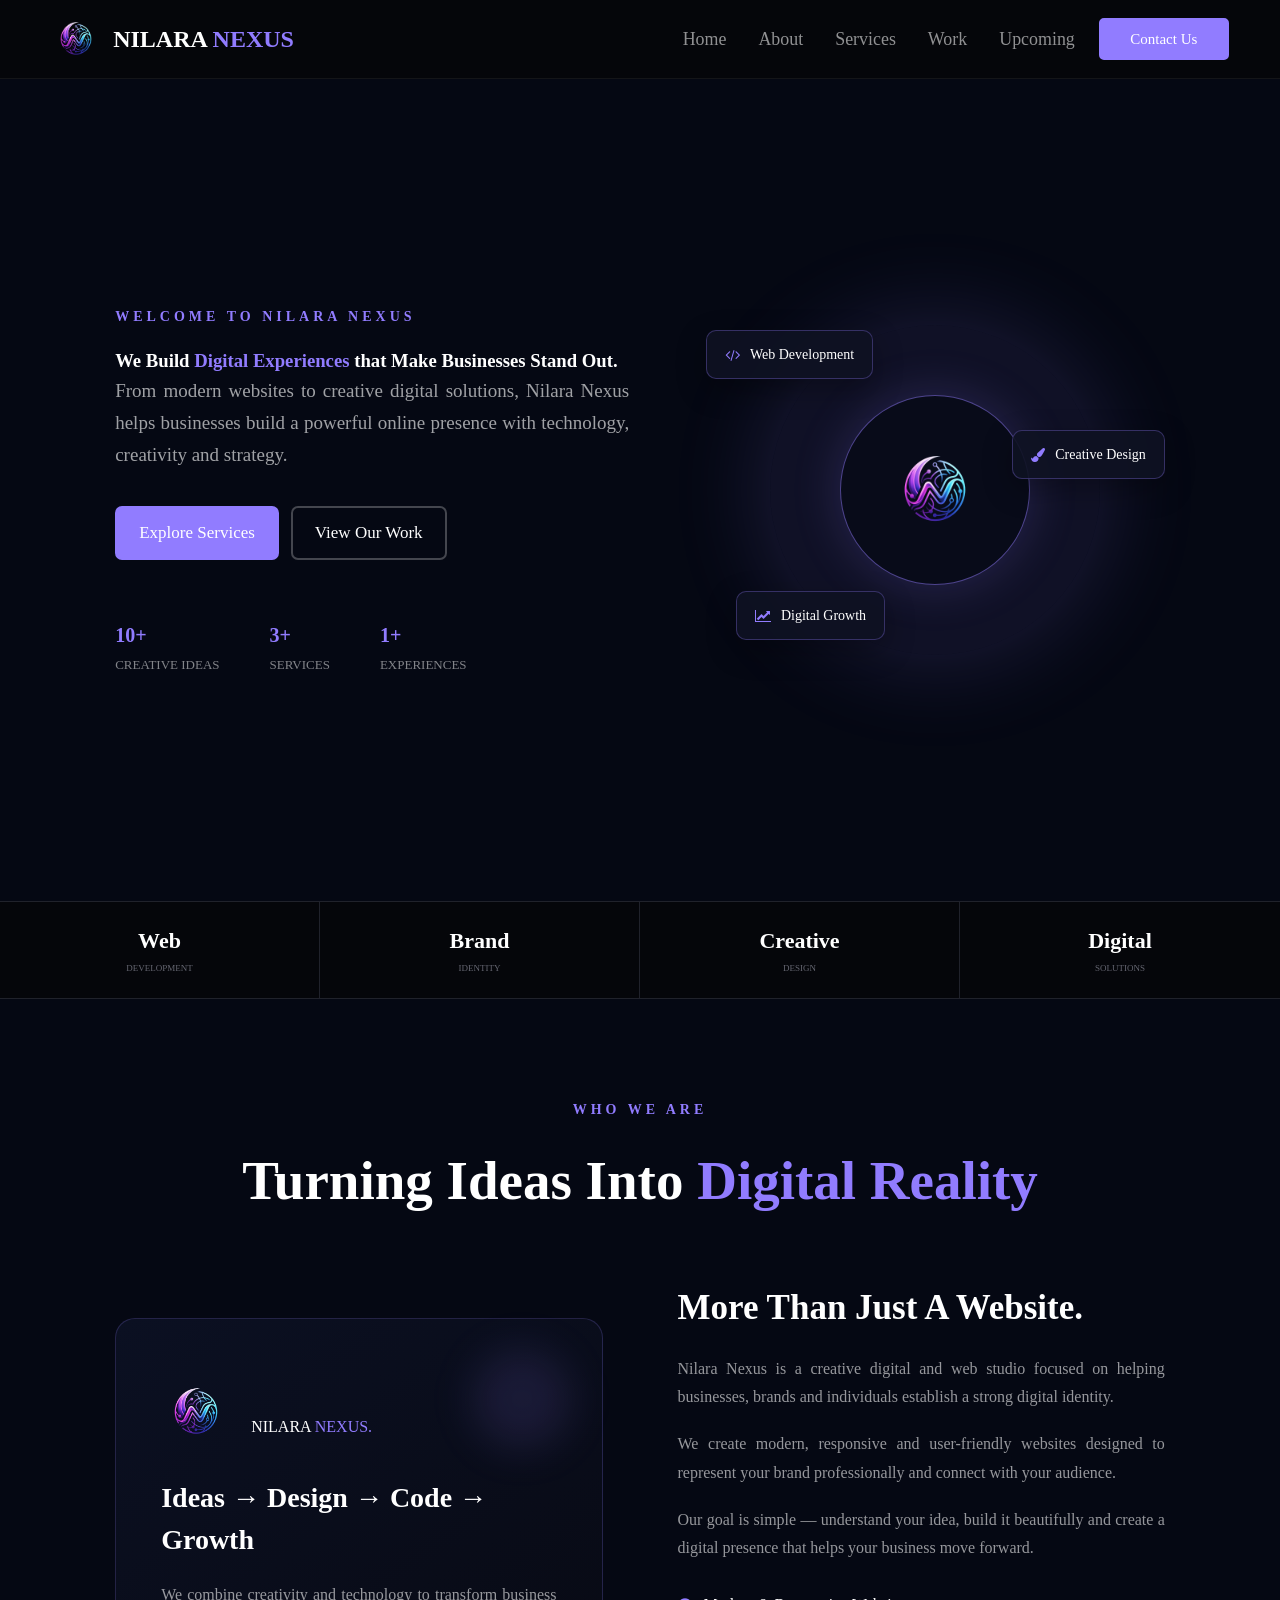
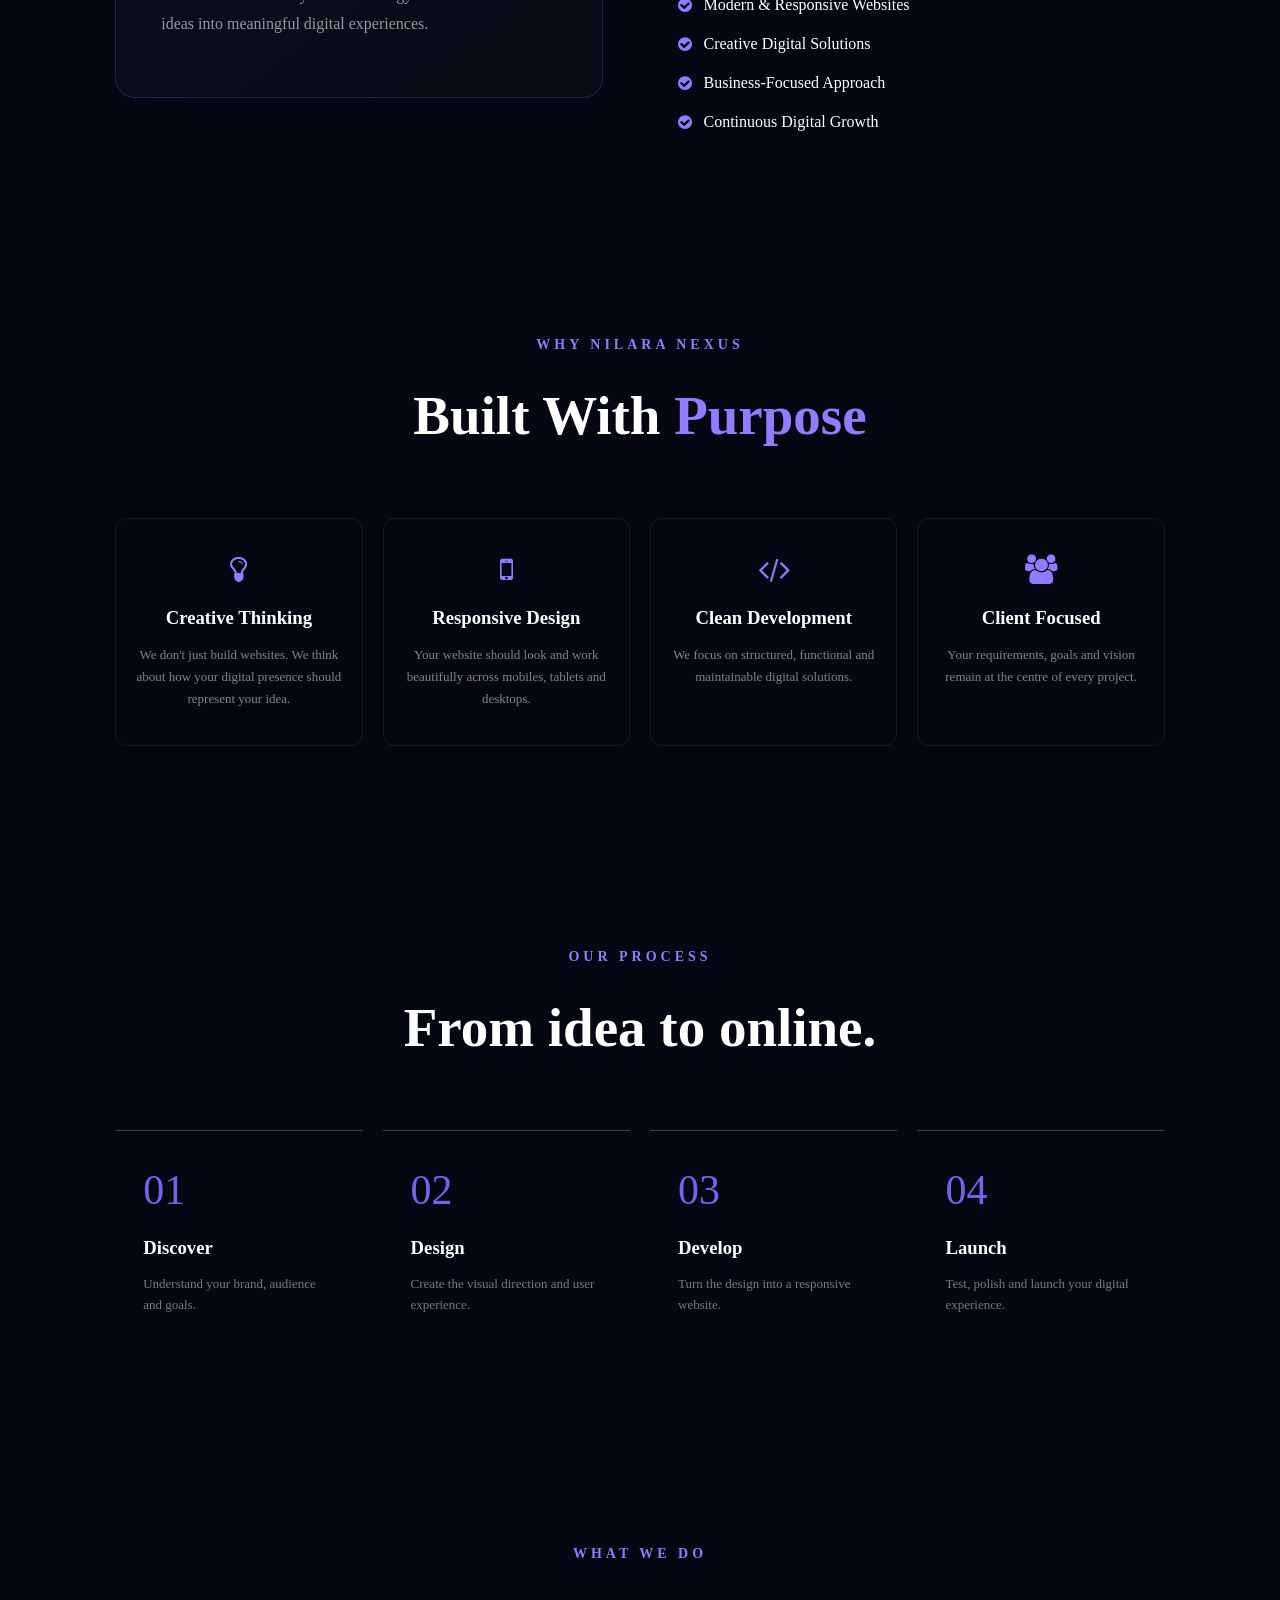
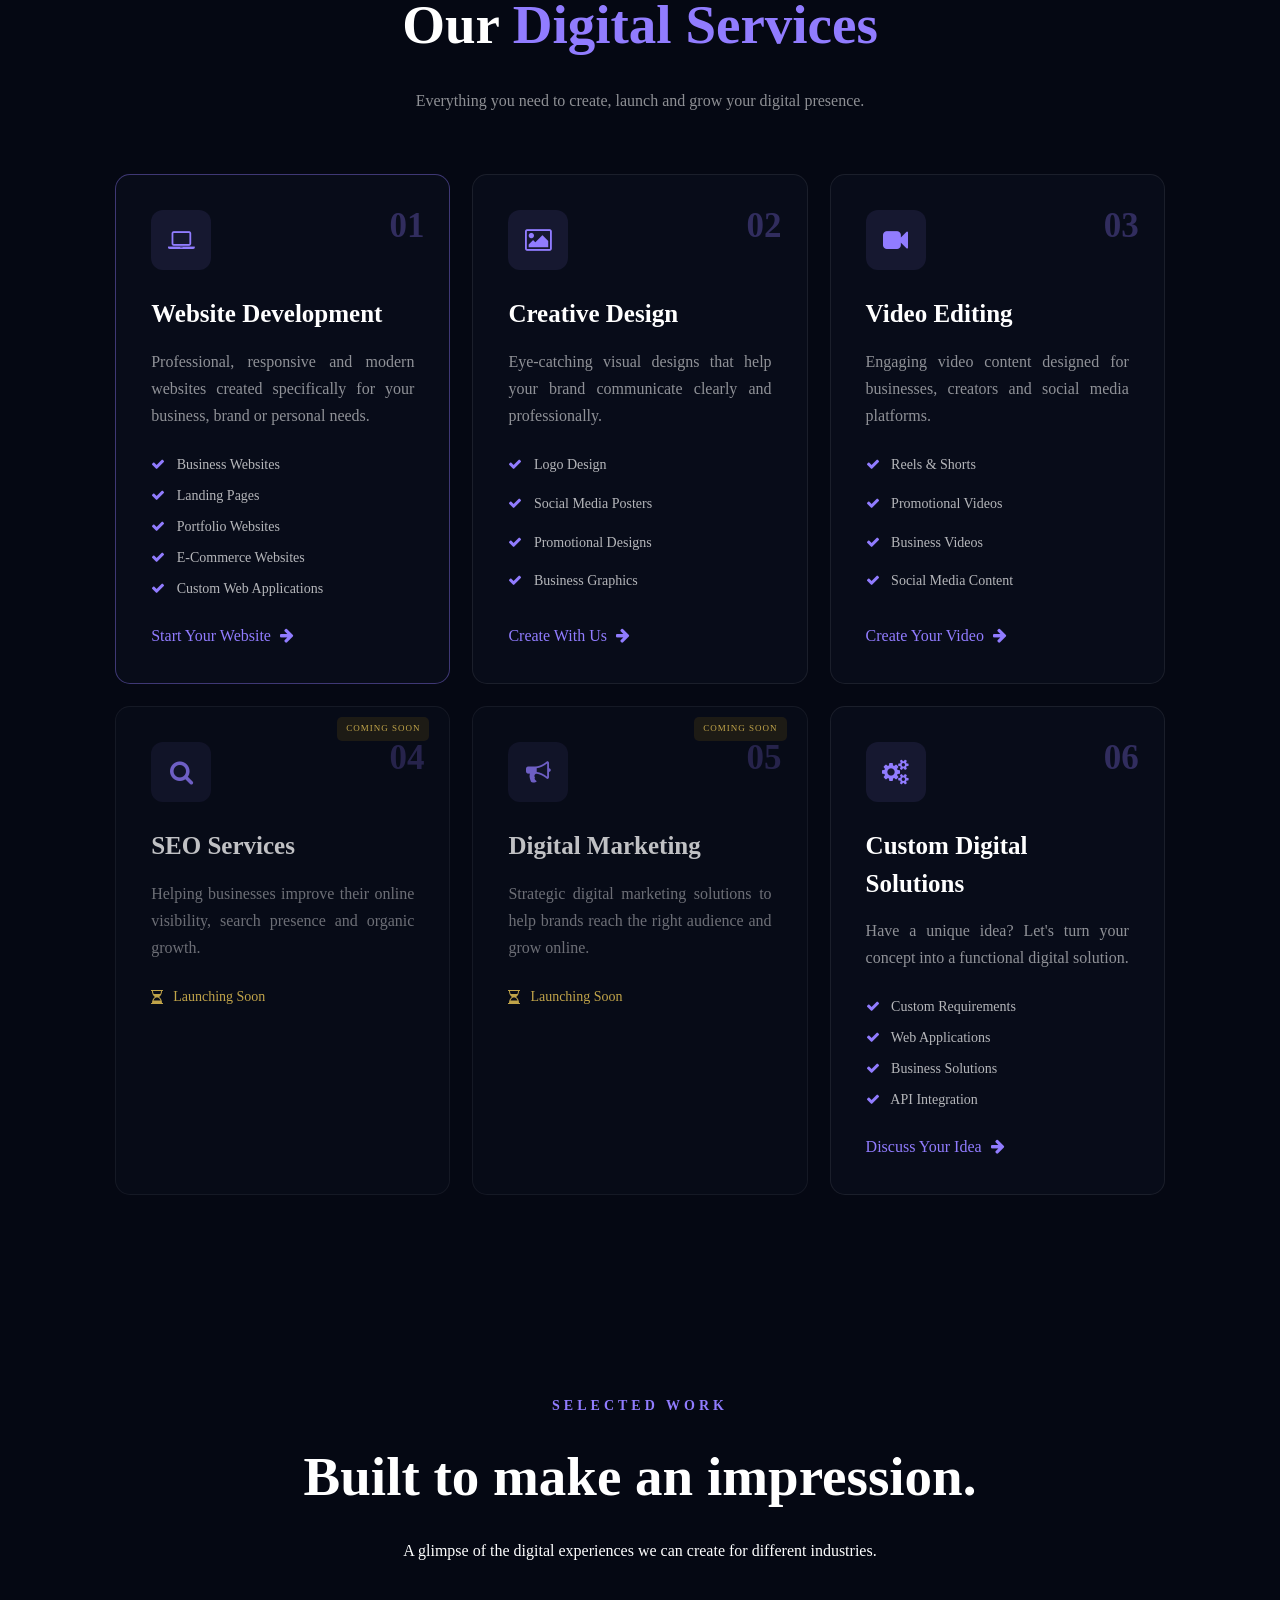
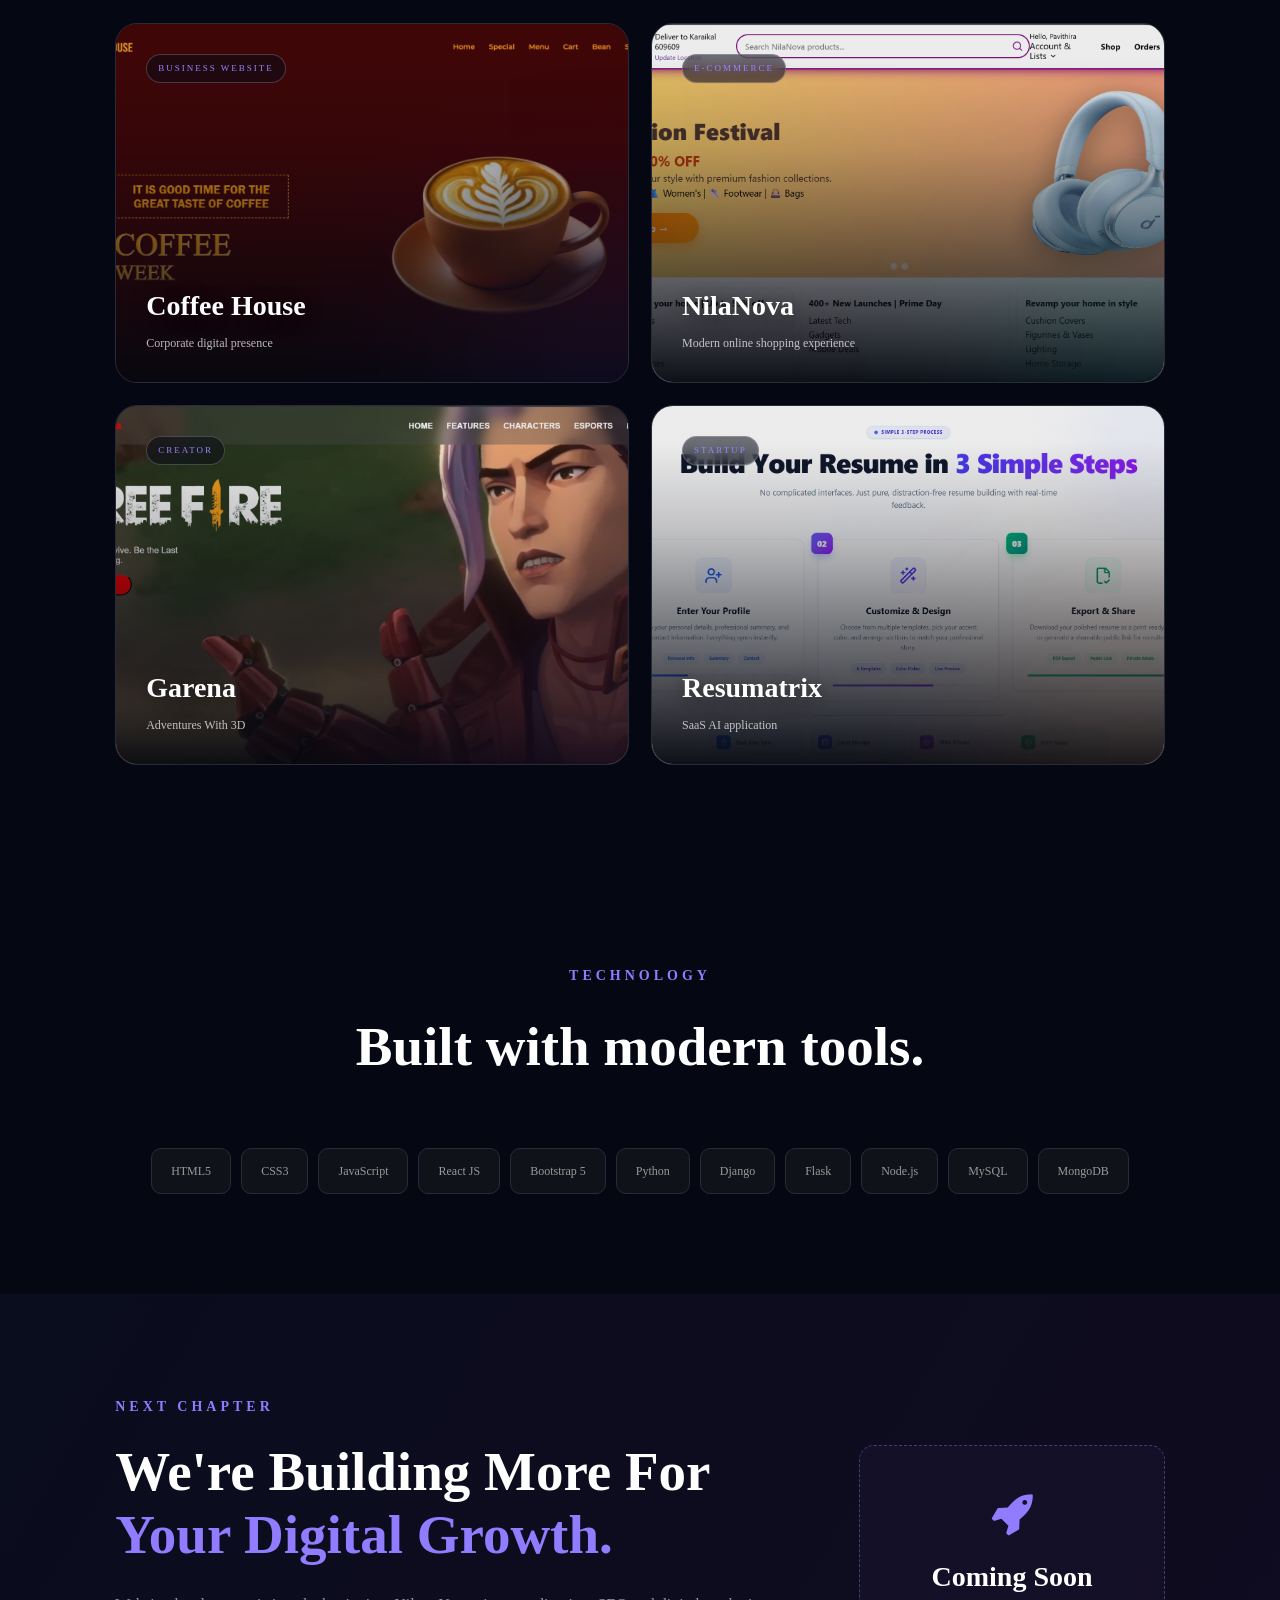
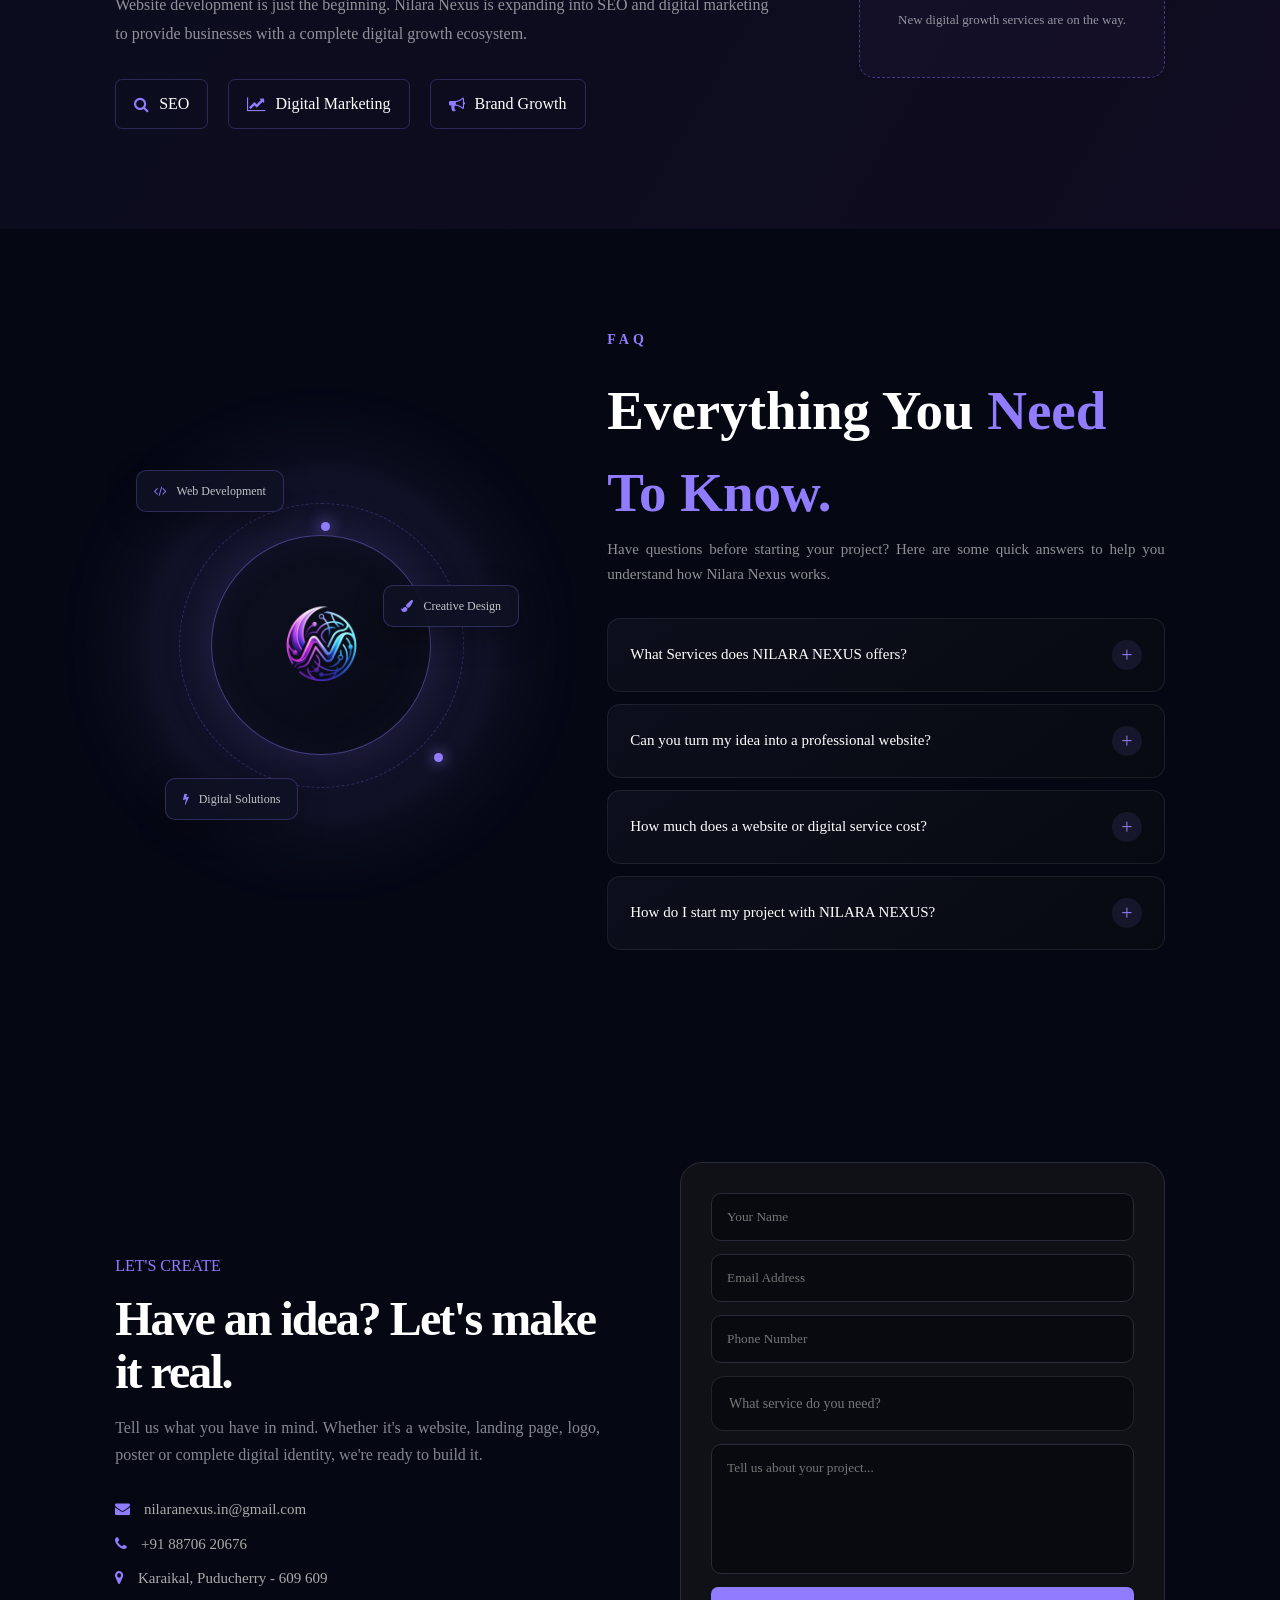
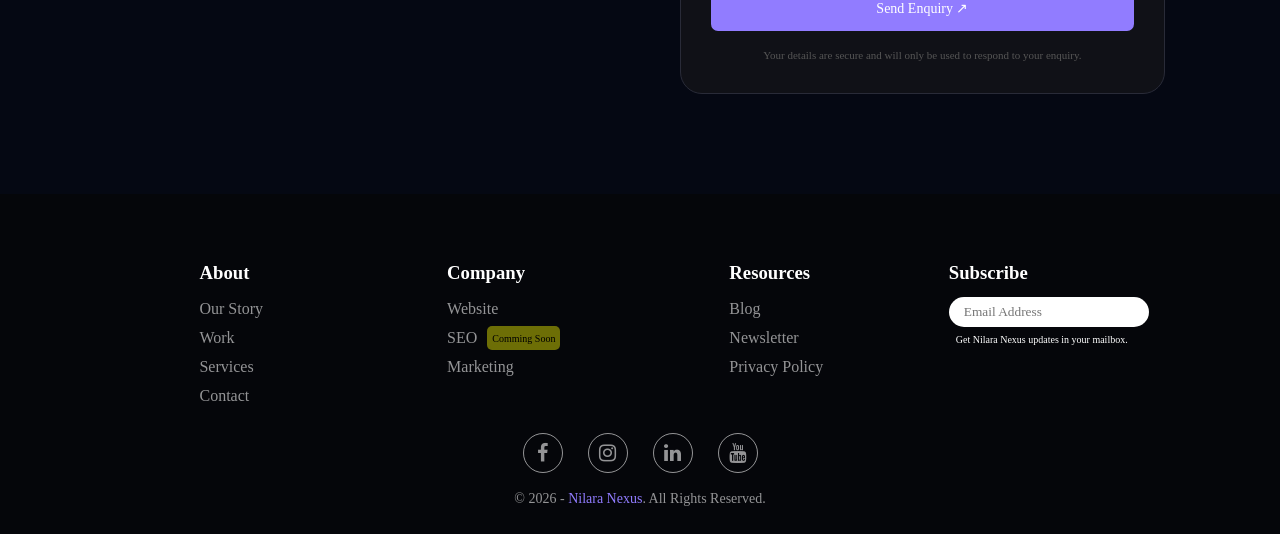
==== index.html @ 33925aeb "Update index.html" ====
<!doctype html>
<html lang="en">
  <head>
    <meta charset="UTF-8" />
    <meta name="viewport" content="width=device-width, initial-scale=1.0" />
    <title>Nilara Nexus - Creative Digital and Web Studio</title>
    <link rel="icon" type="image/png" href="image/logo.png" />

    <link rel="stylesheet" href="https://cdnjs.cloudflare.com/ajax/libs/font-awesome/4.7.0/css/font-awesome.min.css" />
    <link rel="stylesheet" href="https://cloudflare.com" />

    <link rel="stylesheet" href="style.css">


  </head>
  <body>
    <header>
      <nav>
        <div class="logo">
          <img
            src="image/logo.png"
            alt="Nilara Nexus"
            style="width: 50px; cursor: pointer"
            onclick="window.location.href = '#'"
          />
          <h2 onclick="window.location.href = '#'" style="cursor: pointer">
            NILARA <span style="color: #917cff">NEXUS</span>
          </h2>
        </div>
      </nav>

      <div class="menu">
        <li><a href="">Home</a></li>
        <li><a href="#about">About</a></li>
        <li><a href="#service">Services</a></li>
        <li><a href="#work">Work</a></li>
        <li><a href="#upcoming">Upcoming</a></li>
      </div>

      <div class="btn-contact">
        <button
          style="
            background-color: transparent;
            color: white;
            padding: 5px;
            border-radius: 5px;
            border: 2px solid #917cff;
            width: 150px;
            font-size: 20px;
            cursor: pointer;
            background-color: #917cff;
          "
         onclick="window.location.href='#contact'">
          Contact Us
        </button>
      </div>
    </header>

  <main>

   
      <section class="hero-section">
        <div class="hero-1">
          <p class="hero-small">WELCOME TO NILARA NEXUS</p>
          <h3>
            We Build
            <span style="color: #917cff">Digital Experiences</span> that Make
            Businesses Stand Out.
          </h3>
          <p class="hero-description" style="text-align: justify;">
            From modern websites to creative digital solutions, Nilara Nexus
            helps businesses build a powerful online presence with technology,
            creativity and strategy.
          </p>

      <div class="hero-buttons">
        <a href="#service" class="primary-btn">Explore Services</a>
        <a href="#work" class="secondary-btn">View Our Work</a>
      </div>

          <div class="hero-stats">
            <div class="creative">
              <h3 style="color: #917cff;">10+</h3>
              <p>CREATIVE IDEAS</p>
            </div>
            <div class="growing">
              <h3 style="color: #917cff;">3+</h3>
              <p>SERVICES</p>
            </div>
            <div class="growing">
              <h3 style="color: #917cff;">1+</h3>
              <p>EXPERIENCES</p>
            </div>
          </div>

        </div>

          <div class="hero-visual">
            <div class="glow-circle"></div>

            <div class="floating-card card-one">
              <i class="fa fa-code"></i>
              <span>Web Development</span>
            </div>

            <div class="floating-card card-two">
              <i class="fa fa-paint-brush"></i>
              <span>Creative Design</span>
            </div>

            <div class="floating-card card-three">
              <i class="fa fa-line-chart"></i>
              <span>Digital Growth</span>
            </div>

            <div class="nexus-circle">
              <img src="image/logo.png" alt="Nilara Nexus"/>
            </div>
          </div>

        </div>
      </section>


      <div class="trust reveal">

    <div class="trust-item">
        <strong>Web</strong>
        <span>DEVELOPMENT</span>
    </div>

    <div class="trust-item">
        <strong>Brand</strong>
        <span>IDENTITY</span>
    </div>

    <div class="trust-item">
        <strong>Creative</strong>
        <span>DESIGN</span>
    </div>

    <div class="trust-item">
        <strong>Digital</strong>
        <span>SOLUTIONS</span>
    </div>

</div>


<!-- ================= ABOUT SECTION ================= -->
  <section class="about-section" id="about" >

    <div class="section-heading">
      <p>WHO WE ARE</p>
      <h2>Turning Ideas Into <span>Digital Reality</span></h2>
    </div>

    <div class="about-content">

      <div class="about-image">

        <div class="about-card">

          <div class="" style="display: flex;flex-direction: row;gap: 20px;align-items: center;">
          <span class="about-icon">
            <img src="image/logo.png" alt=""> 
          </span>

          <span>NILARA <span style="color: #917cff;">NEXUS.</span></span>
          </div>



          <h3>Ideas → Design → Code → Growth</h3>

          <p style="text-align: justify;">
            We combine creativity and technology to transform
            business ideas into meaningful digital experiences.
          </p>

        </div>

      </div>

      <div class="about-text">

        <h3>More Than Just A Website.</h3>

        <p style="text-align: justify;">
          Nilara Nexus is a creative digital and web studio focused on
          helping businesses, brands and individuals establish a strong
          digital identity.
        </p>

        <p style="text-align: justify;">
          We create modern, responsive and user-friendly websites
          designed to represent your brand professionally and connect
          with your audience.
        </p>

        <p style="text-align: justify;">
          Our goal is simple — understand your idea, build it beautifully
          and create a digital presence that helps your business move forward.
        </p>

        <div class="about-points">

          <div>
            <i class="fa fa-check-circle"></i>
            <span>Modern & Responsive Websites</span>
          </div>

          <div>
            <i class="fa fa-check-circle"></i>
            <span>Creative Digital Solutions</span>
          </div>

          <div>
            <i class="fa fa-check-circle"></i>
            <span>Business-Focused Approach</span>
          </div>

          <div>
            <i class="fa fa-check-circle"></i>
            <span>Continuous Digital Growth</span>
          </div>

        </div>

      </div>

    </div>

  </section>


<!-- ================= WHY US ================= -->
  <section class="why-section" >

    <div class="section-heading">

      <p>WHY NILARA NEXUS</p>

      <h2>Built With <span>Purpose</span></h2>

    </div>


    <div class="why-grid">

      <div class="why-card">

        <i class="fa fa-lightbulb-o"></i>

        <h3>Creative Thinking</h3>

        <p>
          We don't just build websites. We think about how
          your digital presence should represent your idea.
        </p>

      </div>


      <div class="why-card">

        <i class="fa fa-mobile"></i>

        <h3>Responsive Design</h3>

        <p>
          Your website should look and work beautifully
          across mobiles, tablets and desktops.
        </p>

      </div>


      <div class="why-card">

        <i class="fa fa-code"></i>

        <h3>Clean Development</h3>

        <p>
          We focus on structured, functional and maintainable
          digital solutions.
        </p>

      </div>


      <div class="why-card">

        <i class="fa fa-users"></i>

        <h3>Client Focused</h3>

        <p>
          Your requirements, goals and vision remain at the
          centre of every project.
        </p>

      </div>

    </div>

  </section>



<!-- =========================
     PROCESS
========================= -->

<section>

    <div class="section-heading reveal">

        <p class="eyebrow">
            OUR PROCESS
        </p>

        <h2>
            From idea to online.
        </h2>

    </div>


    <div class="process">

        <div class="step reveal">

            <div class="step-number">
                01
            </div>

            <h3>
                Discover
            </h3>

            <p>
                Understand your brand,
                audience and goals.
            </p>

        </div>


        <div class="step reveal">

            <div class="step-number">
                02
            </div>

            <h3>
                Design
            </h3>

            <p>
                Create the visual direction
                and user experience.
            </p>

        </div>


        <div class="step reveal">

            <div class="step-number">
                03
            </div>

            <h3>
                Develop
            </h3>

            <p>
                Turn the design into a
                responsive website.
            </p>

        </div>


        <div class="step reveal">

            <div class="step-number">
                04
            </div>

            <h3>
                Launch
            </h3>

            <p>
                Test, polish and launch
                your digital experience.
            </p>

        </div>

    </div>

</section>



    <!-- ================= SERVICES SECTION ================= -->
  <section class="services-section" id="service">

    <div class="section-heading">

      <p>WHAT WE DO</p>

      <h2>Our <span>Digital Services</span></h2>

      <p class="section-description">
        Everything you need to create, launch and grow your digital presence.
      </p>

    </div>


    <div class="service-grid">

      <!-- WEBSITE -->
      <div class="service-card featured-service">

        <div class="service-number">01</div>

        <div class="service-icon">
          <i class="fa fa-laptop"></i>
        </div>

        <h3>Website Development</h3>

        <p style="text-align: justify;">
          Professional, responsive and modern websites created
          specifically for your business, brand or personal needs.
        </p>

        <ul>
          <li><i class="fa fa-check"></i> Business Websites</li>
          <li><i class="fa fa-check"></i> Landing Pages</li>
          <li><i class="fa fa-check"></i> Portfolio Websites</li>
          <li><i class="fa fa-check"></i> E-Commerce Websites</li>
          <li><i class="fa fa-check"></i> Custom Web Applications</li>
        </ul>

        <a href="#contact">Start Your Website <i class="fa fa-arrow-right"></i></a>

      </div>


      <!-- CREATIVE DESIGN -->
      <div class="service-card">

        <div class="service-number">02</div>

        <div class="service-icon">
          <i class="fa fa-picture-o"></i>
        </div>

        <h3>Creative Design</h3>

        <p style="text-align: justify;">
          Eye-catching visual designs that help your brand
          communicate clearly and professionally.
        </p>

        <ul>
          <li><i class="fa fa-check"></i> Logo Design</li>
          <li><i class="fa fa-check"></i> Social Media Posters</li>
          <li><i class="fa fa-check"></i> Promotional Designs</li>
          <li><i class="fa fa-check"></i> Business Graphics</li>
        </ul>

        <a href="#contact">Create With Us <i class="fa fa-arrow-right"></i></a>

      </div>


      <!-- VIDEO -->
      <div class="service-card">

        <div class="service-number">03</div>

        <div class="service-icon">
          <i class="fa fa-video-camera"></i>
        </div>

        <h3>Video Editing</h3>

        <p style="text-align: justify;">
          Engaging video content designed for businesses,
          creators and social media platforms.
        </p>

        <ul>
          <li><i class="fa fa-check"></i> Reels & Shorts</li>
          <li><i class="fa fa-check"></i> Promotional Videos</li>
          <li><i class="fa fa-check"></i> Business Videos</li>
          <li><i class="fa fa-check"></i> Social Media Content</li>
        </ul>

        <a href="#contact">Create Your Video <i class="fa fa-arrow-right"></i></a>

      </div>


      <!-- SEO -->
      <div class="service-card coming-service">

        <div class="coming-badge">COMING SOON</div>

        <div class="service-number">04</div>

        <div class="service-icon">
          <i class="fa fa-search"></i>
        </div>

        <h3>SEO Services</h3>

        <p style="text-align: justify;">
          Helping businesses improve their online visibility,
          search presence and organic growth.
        </p>

        <div class="coming-text">
          <i class="fa fa-hourglass-half"></i>
          <span>Launching Soon</span>
        </div>

      </div>


      <!-- MARKETING -->
      <div class="service-card coming-service">

        <div class="coming-badge">COMING SOON</div>

        <div class="service-number">05</div>

        <div class="service-icon">
          <i class="fa fa-bullhorn"></i>
        </div>

        <h3>Digital Marketing</h3>

        <p style="text-align: justify;">
          Strategic digital marketing solutions to help brands
          reach the right audience and grow online.
        </p>

        <div class="coming-text">
          <i class="fa fa-hourglass-half"></i>
          <span>Launching Soon</span>
        </div>

      </div>


      <!-- CUSTOM -->
      <div class="service-card">

        <div class="service-number">06</div>

        <div class="service-icon">
          <i class="fa fa-cogs"></i>
        </div>

        <h3>Custom Digital Solutions</h3>

        <p style="text-align: justify;">
          Have a unique idea? Let's turn your concept into
          a functional digital solution.
        </p>

        <ul>
          <li><i class="fa fa-check"></i> Custom Requirements</li>
          <li><i class="fa fa-check"></i> Web Applications</li>
          <li><i class="fa fa-check"></i> Business Solutions</li>
          <li><i class="fa fa-check"></i> API Integration</li>
        </ul>

        <a href="#contact">Discuss Your Idea <i class="fa fa-arrow-right"></i></a>

      </div>

    </div>

  </section>


  <!-- =========================
     PORTFOLIO
========================= -->

<section id="work">

    <div class="section-heading reveal">

        <p class="eyebrow">
            SELECTED WORK
        </p>

        <h2>
            Built to make an impression.
        </h2>

        <p>
            A glimpse of the digital experiences
            we can create for different industries.
        </p>

    </div>


    <div class="portfolio">


        <div class="project reveal">
            <img class="project-image" src="image/coffee_house.png" alt="Coffee House">
            <div class="project-overlay"></div>

            <span class="project-label">
                BUSINESS WEBSITE
            </span>

            <h3>
                Coffee House
            </h3>

            <p>
                Corporate digital presence
            </p>

        </div>


        <div class="project reveal">
            <img class="project-image" src="image/nilanova.png" alt="NilaNova">
            <div class="project-overlay"></div>


            <span class="project-label">
                E-COMMERCE
            </span>

            <h3>
                NilaNova
            </h3>

            <p>
                Modern online shopping experience
            </p>

        </div>


        <div class="project reveal">
            <img class="project-image" src="image/garena.png" alt="Garena">
            <div class="project-overlay"></div>


            <span class="project-label">
                CREATOR
            </span>

            <h3>
                Garena
            </h3>

            <p>
                Adventures With 3D
            </p>

        </div>


        <div class="project reveal">
            <img class="project-image" src="image/resumatrix.png" alt="Resumatrix">
            <div class="project-overlay"></div>


            <span class="project-label">
                STARTUP
            </span>

            <h3>
                Resumatrix
            </h3>

            <p>
                SaaS AI application
            </p>

        </div>

    </div>

</section>



<!-- =========================
     TECHNOLOGIES
========================= -->

<section>

    <div class="section-heading reveal">

        <p class="eyebrow">
            TECHNOLOGY
        </p>

        <h2>
            Built with modern tools.
        </h2>

    </div>


    <div class="tech reveal">

        <span>HTML5</span>
        <span>CSS3</span>
        <span>JavaScript</span>
        <span>React JS</span>
        <span>Bootstrap 5</span>
        <span>Python</span>
        <span>Django</span>
        <span>Flask</span>
        <span>Node.js</span>
        <span>MySQL</span>
        <span>MongoDB</span>

    </div>

</section>



<!-- =========================
     PRICING
========================= -->

<!--<section id="pricing">

    <div class="section-heading reveal">

        <span class="eyebrow">
            PACKAGES
        </span>

        <h2>
            Choose your starting point.
        </h2>

        <p>
            Need something different?
            We can create a custom package for you.
        </p>

    </div>


    <div class="pricing">


        <div class="price-card reveal">

            <h3>
                Starter
            </h3>

            <p class="price-description">
                Perfect for individuals and small businesses.
            </p>

            <div class="price">
                ₹2,999
            </div>

            <ul class="features">

                <li>One Page Website</li>
                <li>Responsive Design</li>
                <li>Contact Section</li>
                <li>Basic Animations</li>

            </ul>

            <a href="#contact" class="btn secondary">
                Get Started
            </a>

        </div>


        <div class="price-card featured reveal">

            <div class="popular">
                MOST POPULAR
            </div>

            <h3>
                Business
            </h3>

            <p class="price-description">
                For growing businesses and brands.
            </p>

            <div class="price">
                ₹5,999
            </div>

            <ul class="features">

                <li>Premium Website</li>
                <li>Multiple Sections</li>
                <li>Animations</li>
                <li>WhatsApp Integration</li>

            </ul>

            <a href="#contact" class="btn primary">
                Choose Business
            </a>

        </div>


        <div class="price-card reveal">

            <h3>
                Custom
            </h3>

            <p class="price-description">
                For unique and advanced requirements.
            </p>

            <div class="price">
                Let's Talk
            </div>

            <ul class="features">

                <li>Custom UI/UX</li>
                <li>Advanced Features</li>
                <li>Branding</li>
                <li>Priority Support</li>

            </ul>

            <a href="#contact" class="btn secondary">
                Get Quote
            </a>

        </div>

    </div>

</section>-->


  <!-- ================= COMING SOON ================= -->
  <section class="growth-section" id="upcoming">

    <div class="growth-content">

      <div>

        <p class="hero-small">NEXT CHAPTER</p>

        <h2>
          We're Building More For
          <span>Your Digital Growth.</span>
        </h2>

        <p>
          Website development is just the beginning.
          Nilara Nexus is expanding into SEO and digital marketing
          to provide businesses with a complete digital growth ecosystem.
        </p>

        <div class="growth-services">

          <div>
            <i class="fa fa-search"></i>
            <span>SEO</span>
          </div>

          <div>
            <i class="fa fa-line-chart"></i>
            <span>Digital Marketing</span>
          </div>

          <div>
            <i class="fa fa-bullhorn"></i>
            <span>Brand Growth</span>
          </div>

        </div>

      </div>

      <div class="coming-soon-box">

        <i class="fa fa-rocket"></i>

        <h3>Coming Soon</h3>

        <p>
          New digital growth services are on the way.
        </p>

      </div>

    </div>

  </section>

    <!-- =========================
     FAQ
========================= -->

<section class="faq-section">

    <div class="faq-layout">

        <!-- LEFT : LOGO VISUAL -->

        <div class="faq-visual">

            <div class="faq-glow"></div>
            <div class="faq-orbit"></div>

            <div class="faq-logo-box">
                <img src="image/logo.png" alt="Nilara Nexus">
            </div>

            <div class="faq-tag faq-tag-one">
                <i class="fa fa-code"></i>
                Web Development
            </div>

            <div class="faq-tag faq-tag-two">
                <i class="fa fa-paint-brush"></i>
                Creative Design
            </div>

            <div class="faq-tag faq-tag-three">
                <i class="fa fa-bolt"></i>
                Digital Solutions
            </div>

        </div>


        <!-- RIGHT : FAQ -->

        <div class="faq-content">

            <div class="section-heading" style="text-align:left;margin-left:0;margin-right:0;margin-bottom: 0;">

                <p>FAQ</p>

                <h2 style="margin-bottom: 2px;">
                    Everything You
                    <span>Need To Know.</span>
                </h2>

            </div>

            <p class="faq-intro" style="text-align: justify;">
                Have questions before starting your project?
                Here are some quick answers to help you understand
                how Nilara Nexus works.
            </p>


            <div class="faq">

                <div class="faq-item">

                    <button class="faq-question">

                        <span style="all:unset;">
                            What Services does NILARA NEXUS offers?
                        </span>

                        <span>+</span>

                    </button>

                    <div class="faq-answer" style="text-align: justify;">

                        We Create websites, landing pages, logos, posters, social media creatives, videos and custom digital solutions.

                    </div>

                </div>


                <div class="faq-item">

                    <button class="faq-question">

                        <span style="all:unset;">
                            Can you turn my idea into a professional website?
                        </span>

                        <span>+</span>

                    </button>

                    <div class="faq-answer" style="text-align: justify;">

                        Absolutely. Share your idea and we'll transform it into a modern responsive website built around your brand and also digital services.

                    </div>

                </div>


                <div class="faq-item">

                    <button class="faq-question">

                        <span style="all:unset;">
                            How much does a website or digital service cost?
                        </span>

                        <span>+</span>

                    </button>

                    <div class="faq-answer" style="text-align: justify;">

                        Our pricing is startup friendly and tailered to your requirements, features and level of customization.

                    </div>

                </div>


                <div class="faq-item">

                    <button class="faq-question">

                        <span style="all:unset;">
                            How do I start my project with NILARA NEXUS?
                        </span>

                        <span>+</span>

                    </button>

                    <div class="faq-answer" style="text-align: justify;">

                        Just contact us with your idea. We'll understand your needs, suggest the right solutions and guide you rom there.

                    </div>

                </div>

            </div>

        </div>

    </div>

</section>




<!-- =========================
     CONTACT
========================= -->

<section id="contact">

    <div class="contact">


        <div class="reveal">

            <p class="eyebrow">
                LET'S CREATE
            </p>

            <h2>
                Have an idea?
                Let's make it real.
            </h2>

            <p class="contact-description" style="text-align: justify;">

                Tell us what you have in mind.
                Whether it's a website, landing page,
                logo, poster or complete digital identity,
                we're ready to build it.

            </p>


            <div class="contact-info">

                <div onclick="window.location.href='mailto: nilaranexus.in@gmail.com'" style="cursor: pointer;font-size: 15px;" class="contact-full">
                    <span onclick="window.location.href='mailto: nilaranexus.in@gmail.com'"><i class="fa fa-envelope"></i></span>
                    nilaranexus.in@gmail.com
                </div>

                <div onclick="window.location.href='tel:+91 8870620676'" style="cursor: pointer;font-size: 15px;" class="contact-full">
                    <span onclick="window.location.href='tel:+91 8870620676'"><i class="fa fa-phone"></i></span>
                    +91 88706 20676
                </div>

                <div onclick="window.location.href='https://maps.app.goo.gl/xdbzMDopUJvwLGhd9'" style="cursor: pointer;font-size: 15px;" class="contact-full">
                    <span onclick="window.location.href='https://maps.app.goo.gl/xdbzMDopUJvwLGhd9'"><i class="fa fa-map-marker" ></i></span>
                    Karaikal, Puducherry - 609 609
                </div>

            </div>

        </div>


        <form id="contactForm" class="reveal" action="https://formsubmit.co/nilaranexus.in@gmail.com"
                method="POST">

                                <!-- FormSubmit Settings -->

                <input
                    type="hidden"
                    name="_subject"
                    value="New Enquiry — Nilara Nexus"
                >

                <input
                    type="hidden"
                    name="_captcha"
                    value="false"
                >

                <input
                    type="hidden"
                    name="_template"
                    value="table"
                >


                <!-- Redirect -->

                <input
                    type="hidden"
                    name="_next"
                    value="https://nilaranexus.in/thank-you.html"
                >


                        <input
                            type="text"
                            name="name"
                            placeholder="Your Name"
                            autocomplete="name"
                            required
                        >

                     <input
                            type="email"
                            name="email"
                            placeholder="Email Address"
                            autocomplete="email"
                            required
                        >

                       <input
                            type="tel"
                            name="phone"
                            placeholder="Phone Number"
                            autocomplete="tel"
                            required
                        >






                    <div class="form-group">

                        <select
                            name="service"
                            required
                        >

                            <option
                                value=""
                                disabled
                                selected
                             style="margin-left: 0px;padding-left: 0px;">
                              What service do you need?
                            </option>

                            <option value="Website">
                                Website
                            </option>

                            <option value="Landing Page">
                                Landing Page
                            </option>

                            <option value="Logo Design">
                                Logo Design
                            </option>

                            <option value="Poster Design">
                                Poster Design
                            </option>

                            <option value="Video Editing">
                                Video Editing
                            </option>

                            <option value="Digital Branding">
                                Digital Branding
                            </option>

                            <option value="Complete Digital Identity">
                                Complete Digital Identity
                            </option>

                            <option value="Other">
                                Other
                            </option>

                        </select>

                    </div>

             

                      <textarea
                        name="message"
                        placeholder="Tell us about your project..."
                        required
                    ></textarea>

            <button
                type="submit"
                class="btn primary">

                Send Enquiry ↗

            </button>

            
                <div class="form-note">
                    Your details are secure and will only be used
                    to respond to your enquiry.
                </div>

        </form>

    </div>

</section>


  </main>


    <footer>

      <div class="footer-details">
        <div class="about">
          <h3>About</h3>
          <li><a href="#about">Our Story</a></li>
          <li><a href="#work">Work</a></li>
          <li><a href="#service">Services</a></li>
          <li><a href="#contact">Contact</a></li>
        </div>

        <div class="company">
          <h3>Company</h3>
          <li><a href="">Website</a></li>
          <li style="display: flex; flex-direction: row; gap: 10px">
            <a href="">SEO</a
            ><button
              style="
                background-color: rgba(255, 255, 0, 0.414);
                padding: 5px;
                font-size: 10px;
                border-radius: 5px;
                border: none;
              "
            >
              Comming Soon
            </button>
          </li>
          <li><a href="">Marketing</a></li>
        </div>

        <div class="resources">
          <h3>Resources</h3>
          <li><a href="">Blog</a></li>
          <li><a href="">Newsletter</a></li>
          <li><a href="">Privacy Policy</a></li>
        </div>

        <div class="subscribe">
          <h3>Subscribe</h3>
          <form class="footer-subscribe"
            onsubmit="
              alert(
                document.getElementById('email').value +
                  ' Subscribe Succesfully..!',
              )
            "
          style="background-color: transparent;border: none;padding: 0px;">
            <input
              type="text"
              id="email"
              name="email"
              placeholder="Email Address"
              style="width: 200px; height: 30px; background-color: white;border: none;border-radius: 2px;color: black;"
            />
            <input type="submit" hidden  style="display: none;"/>
          </form>
          <p style="font-size: 10px; margin-top: 5px;margin-left: 7px;">
            Get Nilara Nexus updates in your mailbox.
          </p>
        </div>
      </div>

      <div
        class="social-media"
        style="
          display: flex;
          justify-content: center;
          gap: 25px;
          font-size: 20px;
        "
      >
        <a href="https://www.facebook.com/profile.php?id=61594386089602"
          ><i class="fa fa-facebook" id="social-icon"></i
        ></a>
        <a href="https://www.instagram.com/nilaranexus.in?stkn=dGR3Mmdnb201NHA="
          ><i class="fa fa-instagram" id="social-icon"></i
        ></a>
        <a href="https://in.linkedin.com/in/nilara-nexus-036b0b436"
          ><i class="fa fa-linkedin" id="social-icon"></i
        ></a>
        <a href="https://youtube.com/@nilaranexus?si=fb2nN-fQLfq2hdYz"
          ><i class="fa fa-youtube" id="social-icon"></i
        ></a>
      </div>

      <p
        style="
          text-align: center;
          margin-top: 15px;
          font-size: 14px;
          color: rgba(255, 255, 255, 0.574);
        "
      >
        &copy; 2026 -
        <span
          style="color: #917cff; cursor: pointer"
          onclick="window.location.href = '#'"
          >Nilara Nexus</span
        >. All Rights Reserved.
      </p>
    </footer>


   <script src="script.js"></script>
  </body>



</html>
---- style.css ----
* {
        margin: 0;
        padding: 0;
        font-family: "Times New Roman", Times, serif;
      }

      body {
        background-color: #01040ffa;
        color: white;
      }

      header {
        display: flex;
        justify-content: space-between;
        align-items: center;
        padding: 20px;
        background-color: #05060a;
        color: white;
        position: sticky;
        top: 0;
      }

      .logo {
        display: flex;
        flex-direction: row;
        gap: 15px;
        align-items: center;
      }

      .menu {
        display: flex;
        flex-direction: row;
        gap: 35px;
        justify-content: center;
      }

      .menu li {
        list-style: none;
      }

      .menu a {
        text-decoration: none;
        color: rgba(255, 255, 255, 0.555);
        font-size: 20px;
      }

      .menu a:hover {
        color: #917cff;
      }

      footer {
        background-color: #05060a;
        color: white;
        /*position: sticky;
      bottom: 0;*/
        padding: 20px;
      }

      .contact-details {
        display: flex;
        flex-direction: row;
        gap: 200px;
        text-align: center;
        justify-content: center;
        padding: 20px;
      }

      #icon-circle {
        width: 10px;
        height: 10px;
        border-radius: 50%;
        display: inline-flex;
        align-items: center;
        justify-content: center;
        flex-shrink: 0;
      }

      .footer-details {
        display: grid;
        grid-template-columns: repeat(4, 1fr);
        list-style: none;
        padding: 20px;
        gap: 10px;
        width: 70%;
        justify-items: center;
        margin: 0 auto;
        line-height: 1.5;
      }

      .footer-details a {
        text-decoration: none;
        color: rgba(255, 255, 255, 0.574);
      }

      .footer-details a:hover {
        color: #917cff;
      }

      .social-media a {
        color: rgba(255, 255, 255, 0.574);
      }

      .social-media a:hover {
        color: #917cff;
      }

      #social-icon {
        width: 40px;
        height: 40px;
        border-radius: 50%;
        display: inline-flex;
        align-items: center;
        justify-content: center;
        flex-shrink: 0;
        border: 1px solid rgba(255, 255, 255, 0.574);
        padding: 6px;
      }

      .hero-section{
  min-height: 90vh;
  display: flex;
  align-items: center;
  justify-content: space-between;
  padding: 80px 9%;
  gap: 60px;
  position: relative;
}

.hero-1{
  width: 55%;
}

.hero-small,
.section-heading > p:first-child{
  color: #917cff;
  font-size: 14px;
  letter-spacing: 4px;
  font-weight: bold;
  margin-bottom: 20px;
}

.hero h1{
  font-size: clamp(42px, 6vw, 75px);
  line-height: 1.05;
  margin-bottom: 25px;
}

.hero-description{
  color: rgba(255,255,255,.62);
  font-size: 19px;
  line-height: 1.7;
  max-width: 700px;
}

.hero-buttons,
.cta-buttons{
  display: flex;
  gap: 15px;
  margin-top: 35px;
  flex-wrap: wrap;
}

.primary-btn,
.secondary-btn{
  text-decoration: none;
  padding: 14px 25px;
  border-radius: 7px;
  font-size: 17px;
  transition: .3s;
  display: inline-block;
}

.primary-btn{
  background: #917cff;
  color: white;
  border: 2px solid #917cff;
}

.primary-btn:hover{
  transform: translateY(-3px);
  box-shadow: 0 10px 30px rgba(145,124,255,.3);
}

.secondary-btn{
  border: 2px solid rgba(255,255,255,.25);
  color: white;
}

.secondary-btn:hover{
  border-color: #917cff;
  color: #917cff;
}

.hero-stats{
  display: flex;
  gap: 50px;
  margin-top: 60px;
}

.hero-stats h3{
  font-size: 20px;
}

.hero-stats p{
  color: rgba(255,255,255,.5);
  font-size: 13px;
  margin-top: 5px;
}
/* HERO VISUAL */

.hero-visual{
  width: 40%;
  min-height: 480px;
  position: relative;
  display: flex;
  justify-content: center;
  align-items: center;
}

.glow-circle{
  width: 330px;
  height: 330px;
  border-radius: 50%;
  background: rgba(145,124,255,.08);
  box-shadow: 0 0 100px rgba(145,124,255,.2);
  position: absolute;
}

.nexus-circle{
  width: 190px;
  height: 190px;
  border: 1px solid rgba(145,124,255,.5);
  border-radius: 50%;
  display: flex;
  justify-content: center;
  align-items: center;
  background: #080b19;
  z-index: 2;
  box-shadow: 0 0 50px rgba(145,124,255,.2);
}

.nexus-circle img{
  width: 100px;
}

.floating-card{
  position: absolute;
  background: rgba(15,18,35,.9);
  border: 1px solid rgba(145,124,255,.3);
  padding: 13px 18px;
  border-radius: 10px;
  display: flex;
  gap: 10px;
  align-items: center;
  font-size: 14px;
  z-index: 3;
  box-shadow: 0 10px 30px rgba(0,0,0,.3);
}

.floating-card i{
  color: #917cff;
}

.card-one{
  top: 70px;
  left: 0;
}

.card-two{
  right: 0;
  top: 170px;
}

.card-three{
  bottom: 80px;
  left: 30px;
}

/* =========================
   TRUST BAR
========================= */

.trust{
    display:grid;
    grid-template-columns:repeat(4,1fr);
    border-top:1px solid #20222b;
    border-bottom:1px solid #20222b;
}

.trust-item{
    text-align:center;
    padding:25px;
    border-right:1px solid #20222b;
}

.trust-item:last-child{
    border-right:0;
}

.trust-item strong{
    font-size:22px;
    font-family:"Space Grotesk";
}

.trust-item span{
    display:block;
    color:#656671;
    font-size:9px;
    margin-top:5px;
}

/* ================= COMMON SECTION ================= */

.about-section,
.services-section,
.website-section,
.work-section,
.why-section{
  padding: 100px 9%;
}

.section-heading{
  text-align: center;
  max-width: 800px;
  margin: 0 auto 60px;
}

.section-heading h2{
  font-size: clamp(35px,5vw,55px);
  margin-bottom: 20px;
}

.section-description{
  color: rgba(255,255,255,.55);
  line-height: 1.7;
}

/* ================= ABOUT ================= */

.about-content{
  display: grid;
  grid-template-columns: 1fr 1fr;
  gap: 70px;
  align-items: center;
}

.about-card{
  min-height: 380px;
  border: 1px solid rgba(145,124,255,.2);
  background: linear-gradient(145deg,#0b1022,#080a14);
  border-radius: 20px;
  padding: 45px;
  display: flex;
  flex-direction: column;
  justify-content: center;
  position: relative;
}

.about-card:before{
  content:"";
  position:absolute;
  width:100px;
  height:100px;
  border-radius:50%;
  background:rgba(145,124,255,.12);
  filter:blur(20px);
  top:30px;
  right:30px;
}

.about-icon{
  width:70px;
  height:70px;
  border-radius:15px;
  background:transparent;
  display:flex;
  justify-content:center;
  align-items:center;
  margin-bottom:30px;
}

.about-icon i{
  color:white;
  font-size:28px;
}

.about-card h3{
  font-size:28px;
  margin-bottom:20px;
}

.about-card p,
.about-text p{
  color:rgba(255,255,255,.58);
  line-height:1.8;
}

.about-text h3{
  font-size:35px;
  margin-bottom:20px;
}

.about-text p{
  margin-bottom:18px;
}

.about-points{
  margin-top:30px;
  display:grid;
  gap:15px;
}

.about-points div{
  display:flex;
  align-items:center;
  gap:12px;
}

.about-points i{
  color:#917cff;
}

/* ================= SERVICES ================= */

.service-grid{
  display:grid;
  grid-template-columns:repeat(3,1fr);
  gap:20px;
}

.service-card{
  padding:35px;
  background:#080c19;
  border:1px solid rgba(255,255,255,.08);
  border-radius:15px;
  position:relative;
  transition:.3s;
}

.service-card:hover{
  transform:translateY(-8px);
  border-color:rgba(145,124,255,.5);
  box-shadow:0 15px 40px rgba(0,0,0,.3);
}

.featured-service{
  border-color:rgba(145,124,255,.4);
}

.service-number{
  position:absolute;
  right:25px;
  top:25px;
  color:rgba(145,124,255,.3);
  font-size:35px;
  font-weight:bold;
}

.service-icon{
  width:60px;
  height:60px;
  background:rgba(145,124,255,.1);
  border-radius:12px;
  display:flex;
  justify-content:center;
  align-items:center;
  margin-bottom:25px;
}

.service-icon i{
  color:#917cff;
  font-size:25px;
}

.service-card h3{
  font-size:25px;
  margin-bottom:15px;
}

.service-card > p{
  color:rgba(255,255,255,.55);
  line-height:1.7;
  margin-bottom:25px;
}

.service-card ul{
  list-style:none;
  display:grid;
  gap:10px;
  margin-bottom:25px;
}

.service-card li{
  color:rgba(255,255,255,.7);
  font-size:14px;
}

.service-card li i{
  color:#917cff;
  margin-right:8px;
}

.service-card > a{
  color:#917cff;
  text-decoration:none;
}

.service-card > a i{
  margin-left:5px;
}

.coming-service{
  opacity:.75;
}

.coming-badge{
  position:absolute;
  top:10px;
  right:20px;
  background:rgba(255,190,0,.12);
  color:#ffd85c;
  padding:5px 9px;
  border-radius:5px;
  font-size:9px;
  letter-spacing:1px;
}

.coming-text{
  color:#ffd85c;
  display:flex;
  align-items:center;
  gap:10px;
  font-size:14px;
}

/* =========================
   WHY
========================= */

.why-grid{
    display:grid;
    grid-template-columns:repeat(4,1fr);
    gap:15px;
}

.why{
    padding:27px;
    border:1px solid #252731;
    background:#0f1016;
    border-radius:18px;
}

.why-number{
    color:#7661ea;
    font-size:12px;
}

.why h3{
    margin:17px 0 8px;
    font-size:17px;
}

.why p{
    color:#777984;
    font-size:12px;
    line-height:1.6;
}


/* =========================
   PROCESS
========================= */

.process{
    display:grid;
    grid-template-columns:repeat(4,1fr);
    gap:20px;
}

.step{
    padding:28px;
    border-top:1px solid #3b3d49;
}

.step-number{
    font-family:"Space Grotesk";
    color:#7762ed;
    font-size:42px;
}

.step h3{
    margin:12px 0;
}

.step p{
    color:#777984;
    font-size:13px;
    line-height:1.6;
}

/* ================= WHY ================= */

.why-grid{
  display:grid;
  grid-template-columns:repeat(4,1fr);
  gap:20px;
}

.why-card{
  text-align:center;
  padding:35px 20px;
  border:1px solid rgba(255,255,255,.08);
  border-radius:12px;
  transition:.3s;
}

.why-card:hover{
  border-color:#917cff;
  transform:translateY(-5px);
}

.why-card > i{
  color:#917cff;
  font-size:30px;
  margin-bottom:20px;
}

.why-card h3{
  margin-bottom:12px;
}

.why-card p{
  color:rgba(255,255,255,.5);
  font-size:13px;
  line-height:1.7;
}

/* ================= GROWTH ================= */

.growth-section{
  padding:100px 9%;
  background:linear-gradient(120deg,#0a0d1d,#100b20);
}

.growth-content{
  display:grid;
  grid-template-columns:1.5fr .7fr;
  gap:80px;
  align-items:center;
}

.growth-content h2{
  font-size:clamp(35px,5vw,55px);
  line-height:1.15;
  margin-bottom:25px;
}

.growth-content > div > p{
  color:rgba(255,255,255,.55);
  line-height:1.8;
}

.growth-services{
  display:flex;
  gap:20px;
  flex-wrap:wrap;
  margin-top:30px;
}

.growth-services div{
  border:1px solid rgba(145,124,255,.25);
  padding:12px 18px;
  border-radius:7px;
  display:flex;
  gap:10px;
  align-items:center;
}

.growth-services i{
  color:#917cff;
}

.coming-soon-box{
  text-align:center;
  padding:45px 25px;
  border:1px dashed rgba(145,124,255,.4);
  border-radius:15px;
  background:rgba(145,124,255,.04);
}

.coming-soon-box i{
  color:#917cff;
  font-size:45px;
  margin-bottom:20px;
}

.coming-soon-box h3{
  font-size:28px;
  margin-bottom:10px;
}

.coming-soon-box p{
  font-size:13px;
}

/* ================= CTA ================= */

.cta-section{
  padding:100px 9%;
}

.cta-box{
  text-align:center;
  max-width:950px;
  margin:auto;
  padding:80px 30px;
  border:1px solid rgba(145,124,255,.3);
  border-radius:25px;
  background:
  radial-gradient(circle at center,rgba(145,124,255,.12),transparent 60%),
  #080b17;
}

.cta-box > p:first-child{
  color:#917cff;
  letter-spacing:4px;
  font-size:13px;
}

.cta-box h2{
  font-size:clamp(38px,5vw,60px);
  line-height:1.1;
  margin:20px 0;
}

.cta-box > p:not(:first-child){
  color:rgba(255,255,255,.55);
  max-width:600px;
  margin:auto;
  line-height:1.7;
}

.cta-buttons{
  justify-content:center;
}



/* =========================
   PORTFOLIO
========================= */

.portfolio{
    display:grid;
    grid-template-columns:repeat(2,1fr);
    gap:20px;
}

.project{
    height:300px;
    padding:30px;
    position:relative;
    overflow:hidden;
    border-radius:22px;
    border:1px solid #292b38;
    background:#11131a;
    transition:.4s;
}

.project:hover{
    transform:scale(1.02);
}

.project::before{
    content:"";
    position:absolute;
    width:250px;
    height:250px;
    border-radius:50%;
    background:#7155ff;
    filter:blur(110px);
    opacity:.13;
    right:-100px;
    bottom:-100px;
}

.project:nth-child(2)::before{
    background:#00d9c0;
}

.project:nth-child(3)::before{
    background:#ff4bb5;
}

.project:nth-child(4)::before{
    background:#ff9b45;
}

.project-label{
    color:#9683ff;
    font-size:9px;
    letter-spacing:2px;
}

.project h3{
    position:absolute;
    left:30px;
    bottom:55px;
    font-family:"Space Grotesk";
    font-size:28px;
}

.project p{
    position:absolute;
    left:30px;
    bottom:30px;
    color:#777984;
    font-size:12px;
}

/* =========================
   WORK SECTION - PROJECT IMAGES
========================= */
#work .portfolio{
  align-items:stretch;
}

#work .project{
  min-height:360px;
  height:360px;
  padding:30px;
  isolation:isolate;
  background:#11131a;
}

#work .project-image{
  position:absolute;
  inset:0;
  width:100%;
  height:100%;
  object-fit:cover;
  display:block;
  z-index:-3;
  transition:transform .55s ease, filter .55s ease;
}

#work .project-overlay{
  position:absolute;
  inset:0;
  z-index:-2;
  background:linear-gradient(180deg,rgba(5,7,15,.08) 10%,rgba(5,7,15,.25) 35%,rgba(5,7,15,.96) 100%);
}

#work .project::before{
  z-index:-1;
}

#work .project:hover .project-image{
  transform:scale(1.07);
  filter:saturate(1.08);
}

#work .project-label,
#work .project h3,
#work .project p{
  z-index:2;
}

#work .project-label{
  position:absolute;
  top:30px;
  left:30px;
  padding:7px 11px;
  border:1px solid rgba(255,255,255,.2);
  border-radius:999px;
  background:rgba(8,11,23,.55);
  backdrop-filter:blur(8px);
}

#work .project h3{
  left:30px;
  bottom:55px;
  text-shadow:0 3px 18px rgba(0,0,0,.5);
}

#work .project p{
  left:30px;
  bottom:30px;
  color:rgba(255,255,255,.72);
}

@media (max-width:700px){
  #work .portfolio{
    grid-template-columns:1fr;
  }
  #work .project{
    height:330px;
    min-height:330px;
  }
}

@media (max-width:420px){
  #work .project{
    height:300px;
    min-height:300px;
    padding:22px;
  }
  #work .project-label{
    top:22px;
    left:22px;
  }
  #work .project h3{
    left:22px;
    bottom:48px;
    font-size:24px;
  }
  #work .project p{
    left:22px;
    bottom:24px;
  }
}


/* =========================
   TECH
========================= */

.tech{
    display:flex;
    justify-content:center;
    gap:10px;
    flex-wrap:wrap;
}

.tech span{
    padding:13px 19px;
    background:#101219;
    border:1px solid #292b37;
    border-radius:10px;
    color:#999;
    font-size:12px;
}


/* =========================
   PRICING
========================= */

.pricing{
    display:grid;
    grid-template-columns:repeat(3,1fr);
    gap:18px;
}

.price-card{
    position:relative;
    padding:32px;
    border-radius:22px;
    background:#101117;
    border:1px solid #292b38;
}

.price-card.featured{
    border-color:#7763e9;
    transform:translateY(-10px);
    box-shadow:0 20px 60px #5e47d522;
}

.popular{
    position:absolute;
    right:18px;
    top:18px;
    padding:5px 9px;
    border-radius:20px;
    background:#7864e9;
    font-size:8px;
    font-weight:bold;
}

.price-card h3{
    font-family:"Space Grotesk";
}

.price-description{
    color:#777984;
    font-size:12px;
    margin-top:8px;
}

.price{
    font-family:"Space Grotesk";
    font-size:38px;
    margin:25px 0;
}

.features{
    list-style:none;
    margin-bottom:25px;
}

.features li{
    color:#90919c;
    font-size:12px;
    padding:8px 0;
}

.features li::before{
    content:"✓";
    color:#6ee6c8;
    margin-right:8px;
}

/* =========================
   IMPRESSIVE FAQ
========================= */

.faq-section {
    padding: 100px 9%;
}

.faq-layout {
    display: grid;
    grid-template-columns: 0.85fr 1.15fr;
    gap: 80px;
    align-items: center;
}

/* LEFT SIDE */

.faq-visual {
    position: relative;
    min-height: 480px;
    display: flex;
    align-items: center;
    justify-content: center;
}

.faq-glow {
    position: absolute;
    width: 330px;
    height: 330px;
    border-radius: 50%;
    background: rgba(145,124,255,.08);
    box-shadow: 0 0 100px rgba(145,124,255,.2);
}

.faq-logo-box {
    width: 220px;
    height: 220px;
    border-radius: 50%;
    border: 1px solid rgba(145,124,255,.45);
    background: linear-gradient(145deg,#0d1020,#080a14);
    display: flex;
    align-items: center;
    justify-content: center;
    position: relative;
    z-index: 2;
    box-shadow:
        0 0 50px rgba(145,124,255,.18),
        inset 0 0 40px rgba(145,124,255,.05);
}

.faq-logo-box img {
    width: 115px;
    height: auto;
    object-fit: contain;
}

.faq-orbit {
    position: absolute;
    width: 285px;
    height: 285px;
    border: 1px dashed rgba(145,124,255,.25);
    border-radius: 50%;
    animation: faqOrbit 15s linear infinite;
}

.faq-orbit::before,
.faq-orbit::after {
    content: "";
    position: absolute;
    width: 9px;
    height: 9px;
    border-radius: 50%;
    background: #917cff;
    box-shadow: 0 0 15px #917cff;
}

.faq-orbit::before {
    top: 18px;
    left: 50%;
}

.faq-orbit::after {
    bottom: 25px;
    right: 20px;
}

@keyframes faqOrbit {
    from {
        transform: rotate(0deg);
    }
    to {
        transform: rotate(360deg);
    }
}

.faq-tag {
    position: absolute;
    padding: 11px 17px;
    border-radius: 10px;
    background: rgba(15,18,35,.92);
    border: 1px solid rgba(145,124,255,.25);
    color: rgba(255,255,255,.75);
    font-size: 12px;
    z-index: 4;
    box-shadow: 0 10px 30px rgba(0,0,0,.3);
}

.faq-tag i {
    color: #917cff;
    margin-right: 7px;
}

.faq-tag-one {
    top: 65px;
    left: 5%;
}

.faq-tag-two {
    right: 2%;
    top: 180px;
}

.faq-tag-three {
    bottom: 65px;
    left: 12%;
}

/* RIGHT SIDE */

.faq-content {
    width: 100%;
}

.faq-intro {
    color: rgba(255,255,255,.55);
    font-size: 15px;
    line-height: 1.7;
    margin-bottom: 30px;
    max-width: 600px;
}

.faq {
    width: 100%;
    max-width: none;
    margin: 0;
}

.faq-item {
    border: 1px solid rgba(255,255,255,.08);
    background: linear-gradient(145deg,#0c0f1b,#080a12);
    border-radius: 13px;
    margin-bottom: 12px;
    overflow: hidden;
    transition: .3s ease;
}

.faq-item:hover {
    border-color: rgba(145,124,255,.35);
    transform: translateX(4px);
}

.faq-question {
    width: 100%;
    padding: 21px 22px;
    background: transparent;
    color: white;
    border: 0;
    text-align: left;
    display: flex;
    justify-content: space-between;
    align-items: center;
    gap: 20px;
    cursor: pointer;
    font-size: 15px;
    font-family: inherit;
}

.faq-question span {
    min-width: 30px;
    height: 30px;
    border-radius: 50%;
    background: rgba(145,124,255,.1);
    color: #917cff;
    display: flex;
    align-items: center;
    justify-content: center;
    font-size: 20px;
    transition: .3s;
}

.faq-item.active {
    border-color: rgba(145,124,255,.45);
    box-shadow: 0 12px 35px rgba(0,0,0,.2);
}

.faq-item.active .faq-question {
    color: #917cff;
}

.faq-item.active .faq-question span {
    background: #917cff;
    color: white;
    transform: rotate(45deg);
}

.faq-answer {
    max-height: 0;
    overflow: hidden;
    color: #777984;
    font-size: 13px;
    line-height: 1.7;
    padding: 0 22px;
    transition: .4s ease;
}

.faq-item.active .faq-answer {
    max-height: 180px;
    padding: 0 22px 22px;
}

/* TABLET */

@media (max-width:1024px) {
    .faq-layout {
        grid-template-columns: 1fr;
        gap: 35px;
    }

    .faq-visual {
        min-height: 360px;
        max-width: 600px;
        width: 100%;
        margin: auto;
    }

    .faq-content {
        max-width: 800px;
        margin: auto;
    }
}

/* MOBILE */

@media (max-width:700px) {
    .faq-section {
        padding: 60px 16px;
    }

    .faq-layout {
        gap: 25px;
    }

    .faq-visual {
        min-height: 280px;
    }

    .faq-glow {
        width: 210px;
        height: 210px;
    }

    .faq-logo-box {
        width: 145px;
        height: 145px;
    }

    .faq-logo-box img {
        width: 75px;
    }

    .faq-orbit {
        width: 195px;
        height: 195px;
    }

    .faq-tag {
        font-size: 9px;
        padding: 8px 10px;
    }

    .faq-tag-one {
        top: 20px;
        left: 0;
    }

    .faq-tag-two {
        top: 100px;
        right: 0;
    }

    .faq-tag-three {
        bottom: 20px;
        left: 5px;
    }

    .faq-intro {
        font-size: 13px;
    }

    .faq-question {
        padding: 18px 15px;
        font-size: 13px;
    }

    .faq-question span {
        min-width: 27px;
        height: 27px;
        font-size: 17px;
    }

    .faq-answer {
        font-size: 12px;
        padding-left: 15px;
        padding-right: 15px;
    }

    .faq-item.active .faq-answer {
        padding-left: 15px;
        padding-right: 15px;
    }
}




/* =========================
   CONTACT
========================= */

.contact{
    display:grid;
    grid-template-columns:1fr 1fr;
    gap:70px;
    align-items:center;
}

.contact h2{
    font-family:"Space Grotesk";
    font-size:48px;
    letter-spacing:-2px;
    margin:15px 0;
}

.contact-description{
    color:#858692;
    line-height:1.7;
    max-width:500px;
}

.contact-info{
    margin-top:30px;
}

.contact-info div{
    color:#aaa;
    margin:12px 0;
    font-size:13px;
}

.contact-info span{
    color:#8f7cff;
    margin-right:10px;
}

.contact-full:hover{
  color: #917cff;
}
form{
    padding:30px;
    border:1px solid #292b38;
    border-radius:22px;
    background:#101117;
    display:flex;
    flex-direction:column;
    gap:13px;
}

input,
textarea{
    width:100%;
    padding:15px;
    border-radius:10px;
    border:1px solid #292b38;
    background:#090a0f;
    color:white;
    outline:none;
    font-family:inherit;
}

input:focus,
textarea:focus{
    border-color:#7662e8;
}

textarea{
    height:130px;
    resize:none;
}

form button{
    border:0;
    cursor:pointer;
}

.form-row,
.form-group{
  width: 100%;
}

.form-group {
    position: relative;
    margin: 0;
}


.form-group select
 {
    width: 100%;

    border: 1px solid rgba(255,255,255,0.1);

    outline: none;

    border-radius: 13px;

    background: #090a0f;

    color: #fff;

    padding: 15px 17px;

    font-size: 14px;

    transition: 0.3s;

    height: 55px;

    box-sizing: border-box;

    font-family: inherit;

    line-height: 1.5;
    
    cursor: pointer;

    appearance: none;


}




.form-group input::placeholder,
.form-group textarea::placeholder {
    color: #666;
}

.form-group select {
    color: #777;
    cursor: pointer;
}

.form-group select option {
    background: #101117;
    color: #fff;
}

.form-group input:focus,
.form-group select:focus,
.form-group textarea:focus {
    border-color: rgba(150,120,255,0.7);

    background: #101117;

    box-shadow:
        0 0 0 3px #101117;
}


/* =========================
   SEND BUTTON
========================= */

.submit-btn {
    width: 100%;

    height: 58px;

    border: none;

    border-radius: 14px;

    background: linear-gradient(
        100deg,
        #ffffff,
        #dcd7ff
    );

    color: #09090c;

    font-size: 14px;

    font-weight: 700;

    cursor: pointer;

    display: flex;
    align-items: center;
    justify-content: center;

    gap: 10px;

    transition: 0.3s;
}

.submit-btn span {
    font-size: 20px;

    transition: 0.3s;
}

.submit-btn:hover {
    transform: translateY(-2px);

    box-shadow:
        0 15px 35px rgba(255,255,255,0.12);
}

.submit-btn:hover span {
    transform: translate(4px, -4px);
}


/* =========================
   FORM NOTE
========================= */

.form-note {
    text-align: center;

    color: #555;

    font-size: 11px;

    margin-top: 3px;
}

    

/* =========================================================
   NILARA NEXUS — RESPONSIVE ALIGNMENT & VISUAL POLISH
   Layout/color only. Existing content and functionality preserved.
   ========================================================= */

html{scroll-behavior:smooth;overflow-x:hidden}
*,*::before,*::after{box-sizing:border-box}
body{overflow-x:hidden;line-height:1.5}
img{max-width:100%;height:auto}

/* Header */
header{width:100%;min-height:78px;padding:14px clamp(18px,4vw,60px);gap:24px;z-index:1000;border-bottom:1px solid rgba(255,255,255,.06)}
header nav{flex-shrink:0}
.logo{gap:12px;white-space:nowrap}
.logo img{width:50px!important;height:50px;object-fit:contain}
.logo h2{font-size:clamp(18px,2vw,24px)}
.menu{align-items:center;gap:clamp(16px,2.5vw,35px);margin-left:auto}
.menu a{font-size:clamp(14px,1.4vw,18px);transition:color .25s ease}
.btn-contact{flex-shrink:0}
.btn-contact button{height:42px!important;width:130px!important;font-size:15px!important;transition:.25s ease}
.btn-contact button:hover{transform:translateY(-2px);box-shadow:0 8px 24px rgba(145,124,255,.28)}

/* Shared section rhythm */
main>section:not(.hero-section):not(.growth-section):not(.cta-section){padding:clamp(65px,8vw,100px) clamp(18px,9%,120px)}
.section-heading{width:100%;margin-bottom:clamp(38px,5vw,60px)}
.section-heading h2,.growth-content h2,.cta-box h2{overflow-wrap:anywhere}
.section-heading h2 span,.growth-content h2 span,.cta-box h2 span{color:#917cff}
.eyebrow,.hero-small{color:#917cff!important}

/* Hero */
.hero-section{min-height:calc(100vh - 78px);width:100%;padding:clamp(55px,7vw,90px) clamp(18px,9%,120px);gap:clamp(35px,6vw,90px)}
.hero-1{width:min(58%,720px);flex:1 1 560px}
.hero-section h1{font-size:clamp(38px,5.5vw,74px);line-height:1.06;letter-spacing:-1.5px}
.hero-description{font-size:clamp(16px,1.5vw,19px);max-width:680px}
.hero-buttons{gap:12px}
.primary-btn,.secondary-btn{min-height:48px;padding:12px 22px;display:inline-flex;align-items:center;justify-content:center;text-align:center}
.hero-stats{gap:clamp(25px,4vw,50px);flex-wrap:wrap}
.hero-visual{width:min(42%,500px);flex:0 1 500px;min-height:460px}
.glow-circle{width:min(330px,70vw);height:min(330px,70vw)}
.nexus-circle{width:min(190px,42vw);height:min(190px,42vw)}
.nexus-circle img{width:min(100px,23vw)}
.floating-card{max-width:190px;white-space:nowrap}
.card-one{left:0}.card-two{right:0}.card-three{left:30px}

/* Trust */
.trust{width:100%;grid-template-columns:repeat(4,minmax(0,1fr));background:#05060a}
.trust-item{padding:22px 15px}

/* About */
.about-content{grid-template-columns:minmax(0,1fr) minmax(0,1fr);gap:clamp(35px,6vw,75px)}
.about-card{min-height:380px;padding:clamp(30px,4vw,45px)}
.about-text{min-width:0}

/* Services */
.service-grid{grid-template-columns:repeat(3,minmax(0,1fr));gap:22px}
.service-card{height:100%;padding:clamp(25px,3vw,35px);display:flex;flex-direction:column}
.service-card>ul{flex:1}
.service-card>p{max-width:600px}

/* Generic standalone sections */
main>section:not(.hero-section):not(.about-section):not(.services-section):not(.why-section):not(.growth-section):not(.cta-section)>.section-heading{max-width:800px}
.why-grid{grid-template-columns:repeat(4,minmax(0,1fr))}
.why{height:100%}
.process{grid-template-columns:repeat(4,minmax(0,1fr))}
.step{height:100%}

/* Portfolio */
.portfolio{grid-template-columns:repeat(2,minmax(0,1fr));gap:22px}
.project{height:300px;min-width:0}
.project h3,.project p{max-width:calc(100% - 30px);overflow-wrap:anywhere}

/* Technology */
.tech{max-width:1000px;margin:auto}
.tech span{transition:.25s ease}
.tech span:hover{border-color:#917cff;color:#fff}

/* Pricing */
.pricing{grid-template-columns:repeat(3,minmax(0,1fr));align-items:stretch}
.price-card{height:100%;display:flex;flex-direction:column}
.price-card .features{flex:1}
.price-card .btn{align-self:flex-start}
.btn.primary,.btn.secondary{display:inline-flex;align-items:center;justify-content:center;text-decoration:none;border-radius:7px;min-height:44px;padding:11px 20px;font-size:14px;transition:.3s}
.btn.primary{background:#917cff;color:#fff;border:2px solid #917cff}
.btn.primary:hover{transform:translateY(-2px);box-shadow:0 10px 25px rgba(145,124,255,.25)}
.btn.secondary{background:transparent;color:#fff;border:2px solid rgba(255,255,255,.25)}
.btn.secondary:hover{border-color:#917cff;color:#917cff}

/* Growth */
.growth-section{padding:clamp(65px,8vw,100px) clamp(18px,9%,120px)}
.growth-content{grid-template-columns:minmax(0,1.5fr) minmax(280px,.7fr);gap:clamp(40px,7vw,90px)}
.growth-content>div{min-width:0}

/* CTA */
.cta-section{padding:clamp(65px,8vw,100px) clamp(18px,9%,120px)}
.cta-box{width:100%;padding:clamp(50px,7vw,80px) clamp(20px,4vw,40px)}

/* FAQ */
.faq{width:100%;max-width:800px}
.faq-question{gap:20px;line-height:1.5}
.faq-answer{padding-right:20px}

/* Contact */
#contact:not(.cta-section){padding-top:clamp(65px,8vw,100px);padding-bottom:clamp(65px,8vw,100px)}
.contact{grid-template-columns:minmax(0,1fr) minmax(0,1fr);gap:clamp(35px,7vw,80px)}
.contact>div{min-width:0}
.contact h2{font-size:clamp(36px,4.5vw,48px);line-height:1.1}
form{width:100%;max-width:650px;margin:0 auto;overflow:hidden}
input,textarea{max-width:100%;width:100%;display:block}
form button{width:100%;min-height:46px}

/* Footer */
footer{width:100%;padding:45px clamp(18px,5vw,70px) 25px}
.footer-details{width:min(100%,1100px);grid-template-columns:repeat(4,minmax(0,1fr));gap:30px;text-align:left}
.footer-details>div{min-width:0}
.footer-details h3{margin-bottom:10px}
.footer-details li{list-style:none;margin:5px 0}
.footer-details a{overflow-wrap:anywhere}
.social-media{flex-wrap:wrap}

/* Touch / accessibility */
a,button{touch-action:manipulation}
@media (hover:none){.service-card:hover,.why-card:hover,.project:hover{transform:none}}

/* Tablet */
@media (max-width:1024px){
  header{flex-wrap:wrap;justify-content:center}
  header nav{margin-right:auto}
  .menu{order:3;width:100%;justify-content:center;margin-left:0;flex-wrap:wrap;gap:12px 25px;padding-top:4px}
  .btn-contact{margin-left:auto}
  .hero-section{flex-direction:column;text-align:center}
  .hero-1,.hero-visual{width:100%;max-width:800px}
  .hero-1{flex-basis:auto}
  .hero-description{margin-left:auto;margin-right:auto}
  .hero-buttons,.hero-stats{justify-content:center}
  .hero-visual{min-height:390px;max-width:600px}
  .card-one{left:5%}.card-two{right:5%}.card-three{left:10%}
  .about-content{grid-template-columns:1fr;max-width:800px;margin:auto}
  .service-grid{grid-template-columns:repeat(2,minmax(0,1fr))}
  .why-grid,.process{grid-template-columns:repeat(2,minmax(0,1fr))}
  .growth-content{grid-template-columns:1fr;text-align:center}
  .growth-services{justify-content:center}
  .coming-soon-box{max-width:450px;margin:auto}
  .pricing{grid-template-columns:repeat(2,minmax(0,1fr));max-width:850px;margin:auto}
  .price-card.featured{transform:none}
  .price-card:last-child{grid-column:1/-1;max-width:410px;width:100%;justify-self:center}
  .contact{grid-template-columns:1fr;max-width:800px;margin:auto}
  .contact-description{max-width:650px}
  .contact form{max-width:800px}
}

/* Mobile */
@media (max-width:700px){
  header{padding:12px 16px;gap:12px;justify-content:space-between}
  header nav{width:auto;margin:0}
  .logo{gap:8px}
  .logo img{width:42px!important;height:42px}
  .logo h2{font-size:17px}
  .btn-contact{margin:0}
  .btn-contact button{width:105px!important;height:38px!important;font-size:13px!important}
  .menu{padding:8px 0 2px;gap:8px 18px}
  .menu a{font-size:13px}

  main>section:not(.hero-section):not(.growth-section):not(.cta-section){padding:60px 16px}
  .hero-section{min-height:auto;padding:60px 16px 55px;gap:30px}
  .hero-small,.section-heading>p:first-child{font-size:11px;letter-spacing:2.5px}
  .hero-section h1{font-size:clamp(34px,10vw,50px);letter-spacing:-.8px}
  .hero-description{font-size:15px;line-height:1.7}
  .hero-buttons{flex-direction:column;align-items:stretch;max-width:360px;margin-left:auto;margin-right:auto}
  .primary-btn,.secondary-btn{width:100%;font-size:15px}
  .hero-stats{gap:22px 28px;margin-top:40px}
  .hero-stats>div{min-width:80px}
  .hero-stats h3{font-size:19px}
  .hero-stats p{font-size:10px}
  .hero-visual{min-height:330px;max-width:430px}
  .glow-circle{width:260px;height:260px}
  .nexus-circle{width:150px;height:150px}
  .nexus-circle img{width:78px}
  .floating-card{font-size:11px;padding:10px 12px;max-width:155px}
  .card-one{top:35px;left:0}.card-two{top:115px;right:0}.card-three{bottom:30px;left:5px}

  .trust{grid-template-columns:repeat(2,1fr)}
  .trust-item{padding:18px 8px}
  .trust-item:nth-child(2){border-right:0}
  .trust-item:nth-child(-n+2){border-bottom:1px solid #20222b}
  .trust-item strong{font-size:18px}
  .trust-item span{font-size:8px}

  .section-heading{margin-bottom:38px}
  .section-heading h2{font-size:clamp(30px,8vw,42px)}
  .section-description{font-size:14px}
  .about-card{min-height:330px;padding:28px}
  .about-card h3{font-size:24px}
  .about-text h3{font-size:29px}
  .about-card p,.about-text p{font-size:14px;line-height:1.7}

  .service-grid,.why-grid,.process,.pricing,.portfolio{grid-template-columns:1fr}
  .service-card{padding:26px 22px}
  .why{padding:23px}
  .why-card{padding:30px 18px}
  .step{padding:25px 20px}
  .portfolio{gap:16px}
  .project{height:250px;padding:24px}
  .project h3{left:24px;bottom:48px;font-size:23px}
  .project p{left:24px;bottom:24px;font-size:11px}
  .project-label{font-size:8px}
  .tech{gap:8px}
  .tech span{padding:11px 14px;font-size:11px}

  .price-card{padding:27px 23px}
  .price-card.featured{transform:none}
  .price-card:last-child{grid-column:auto;max-width:none}
  .price{font-size:34px}

  .growth-section,.cta-section{padding:60px 16px}
  .growth-content h2,.cta-box h2{font-size:clamp(32px,9vw,45px)}
  .growth-content>div>p{font-size:14px}
  .growth-services{gap:10px}
  .growth-services div{padding:10px 13px;font-size:13px}
  .coming-soon-box{padding:35px 20px}

  .faq-question{font-size:13px;padding:19px 0}
  .faq-answer{font-size:12px}

  #contact:not(.cta-section){padding-top:60px;padding-bottom:60px}
  .contact h2{font-size:35px}
  .contact-description{font-size:14px}
  form{padding:22px}
  input,textarea{padding:13px;font-size:14px}

  footer{padding:40px 16px 22px}
  .contact-details{flex-direction:column;gap:28px;padding:10px 0 25px}
  .contact-details>div{width:100%;min-width:0}
  .contact-details a{font-size:15px!important}
  .footer-details{grid-template-columns:repeat(2,1fr);width:100%;padding:25px 0;gap:28px 14px;font-size:13px}
  .subscribe form{padding:0;border:0;background:none;gap:8px}
  .subscribe form input[type="text"]{width:100%!important;height:40px}
  .social-media{gap:16px!important}
}

/* Small phones */
@media (max-width:420px){
  .logo h2{font-size:15px}
  .btn-contact button{width:92px!important;font-size:12px!important}
  .menu{gap:7px 13px}
  .menu a{font-size:12px}
  .hero-section{padding-left:13px;padding-right:13px}
  .hero-visual{min-height:290px}
  .glow-circle{width:220px;height:220px}
  .nexus-circle{width:130px;height:130px}
  .nexus-circle img{width:68px}
  .floating-card{font-size:9px;max-width:135px;padding:8px 9px}
  .card-one{top:20px}.card-two{top:95px}.card-three{bottom:20px}
  .trust-item strong{font-size:16px}
  .trust-item span{font-size:7px}
  main>section:not(.hero-section):not(.growth-section):not(.cta-section){padding-left:13px;padding-right:13px}
  .project{height:230px}
  .footer-details{grid-template-columns:1fr}
}

@media (prefers-reduced-motion:reduce){
  html{scroll-behavior:auto}
  *,*::before,*::after{transition:none!important;animation:none!important}
}
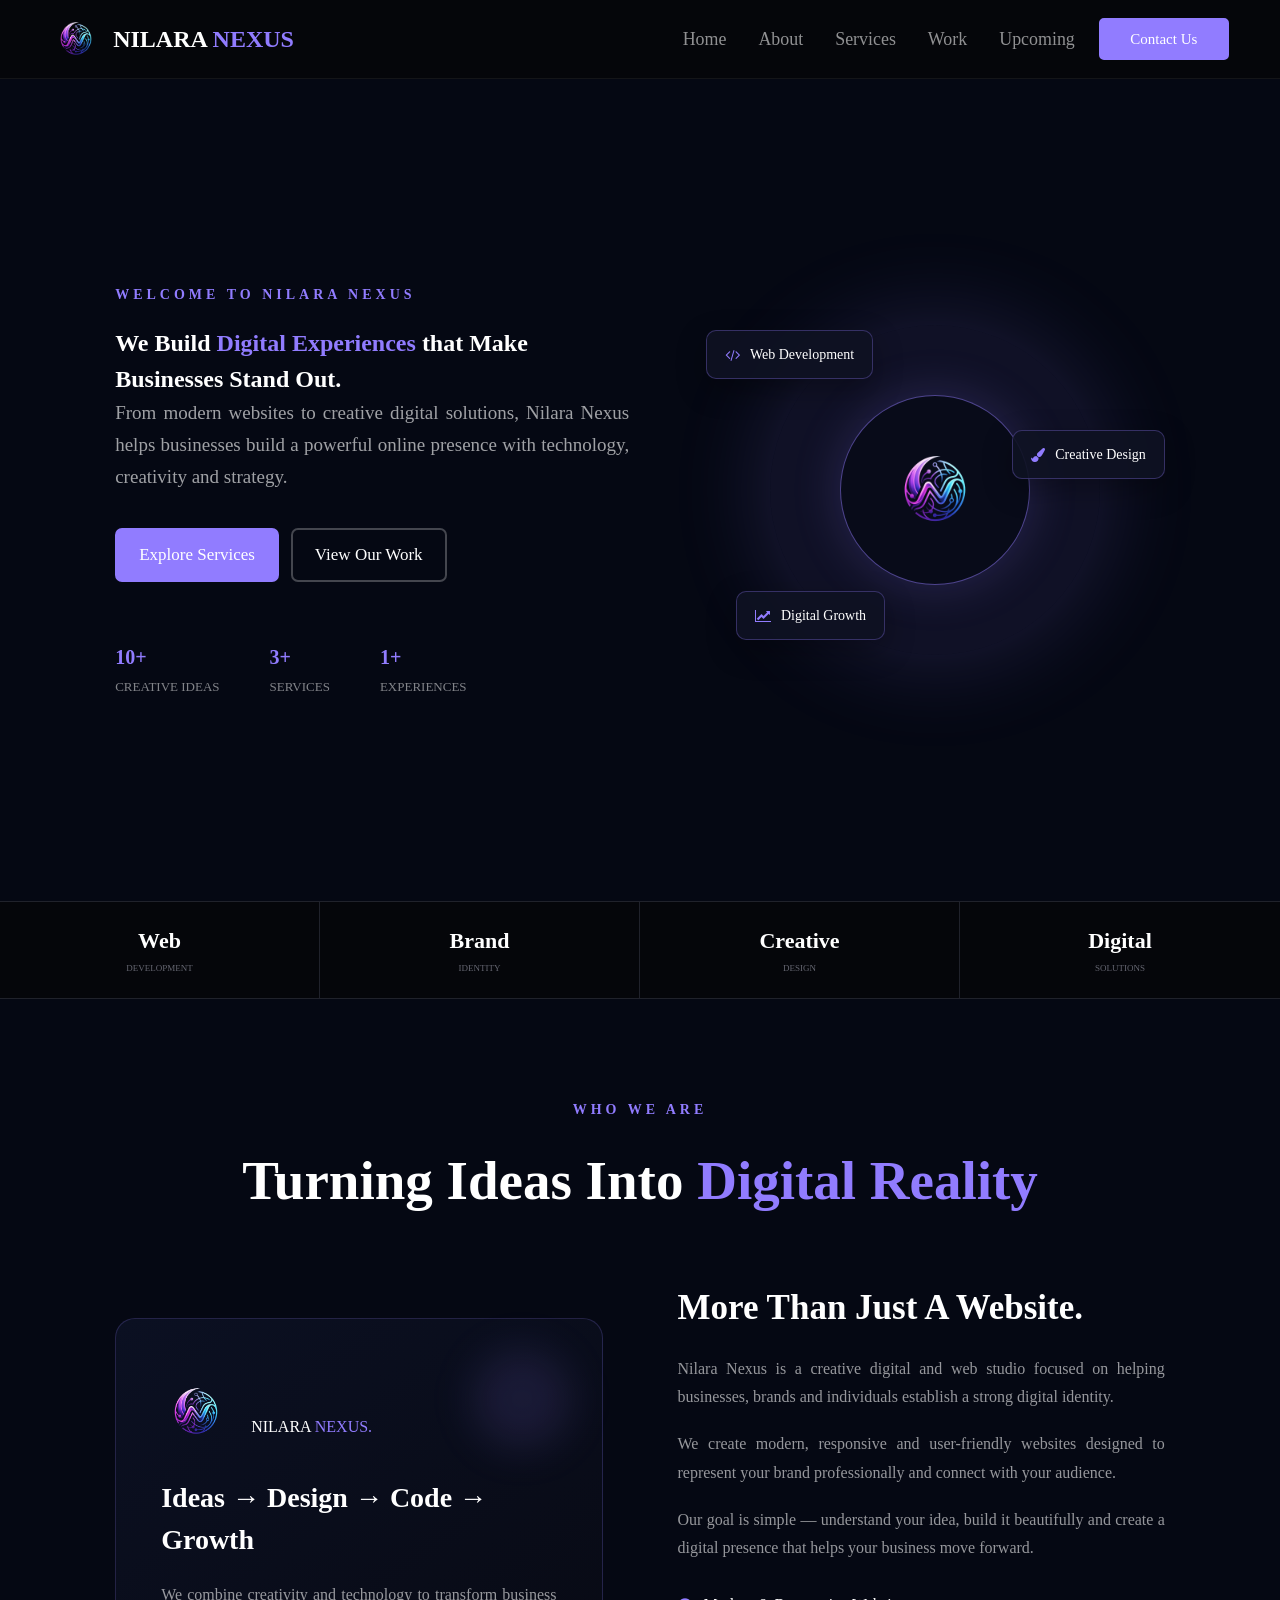
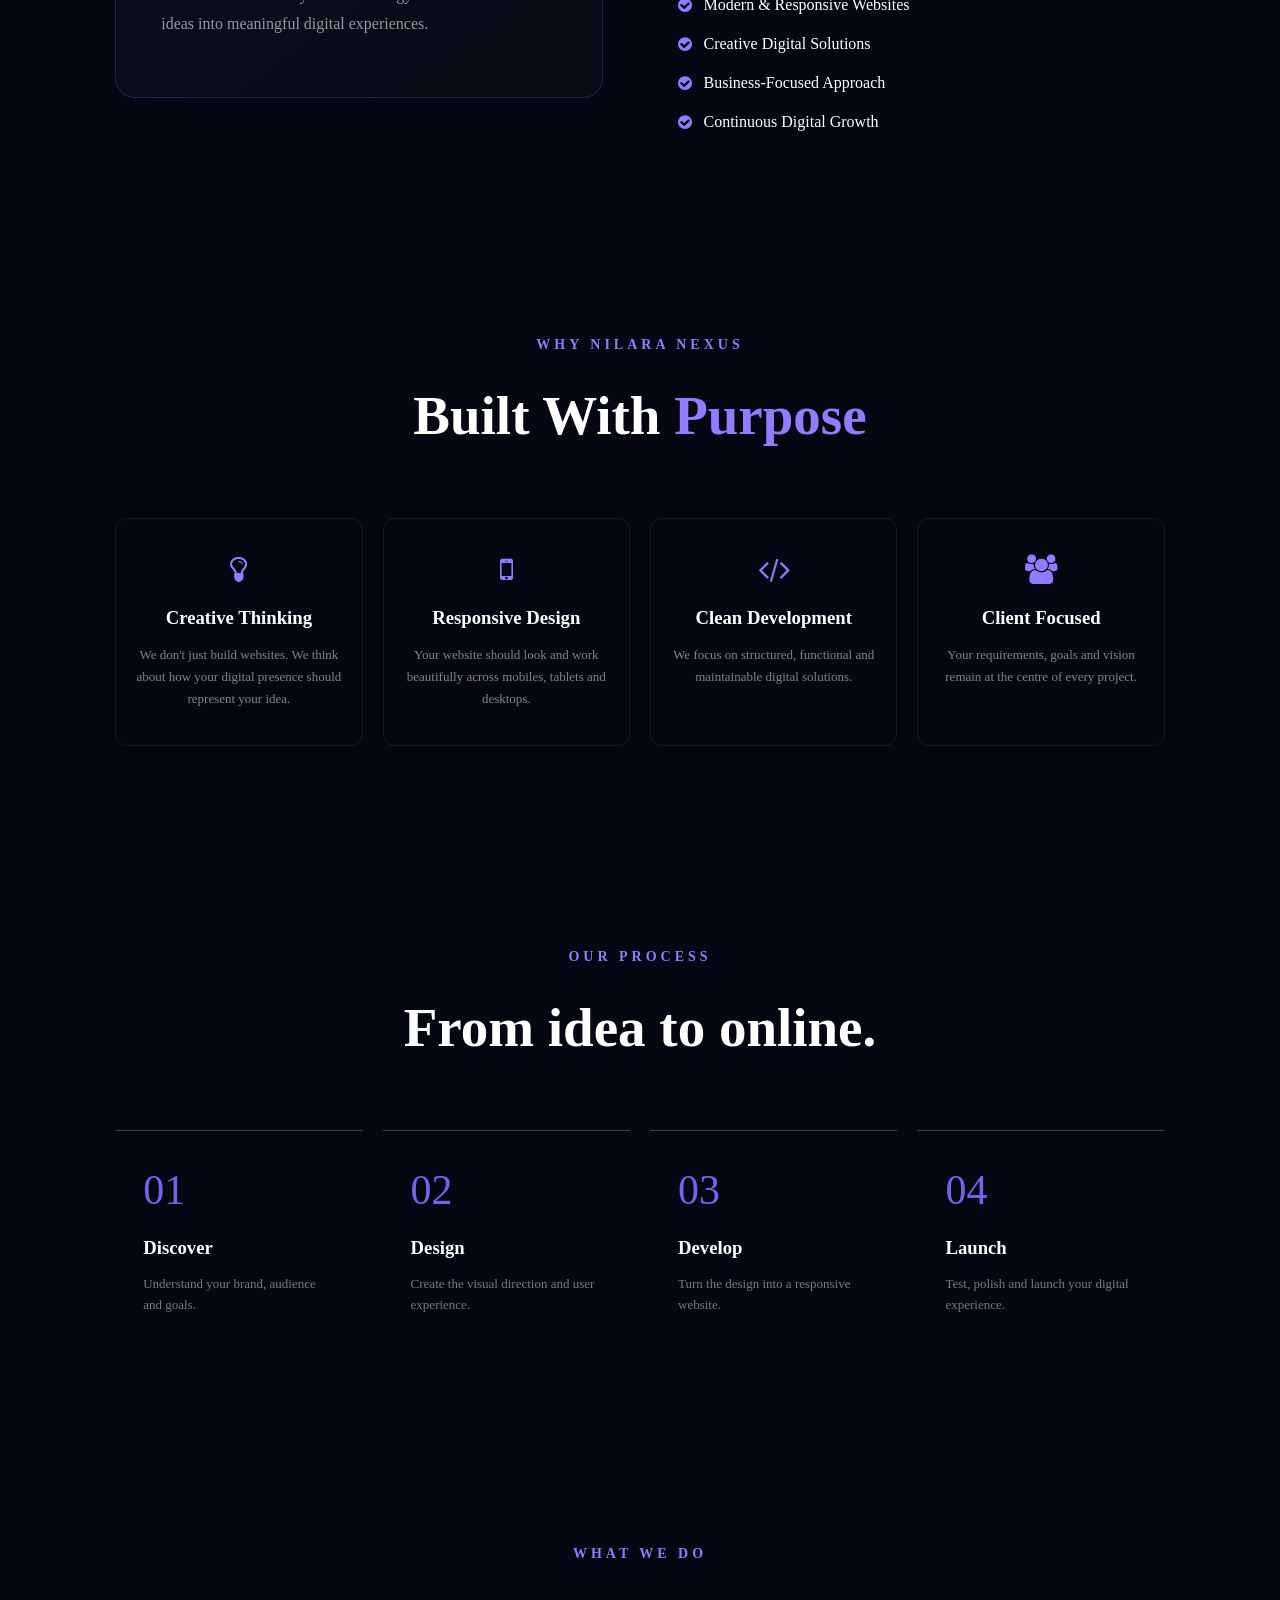
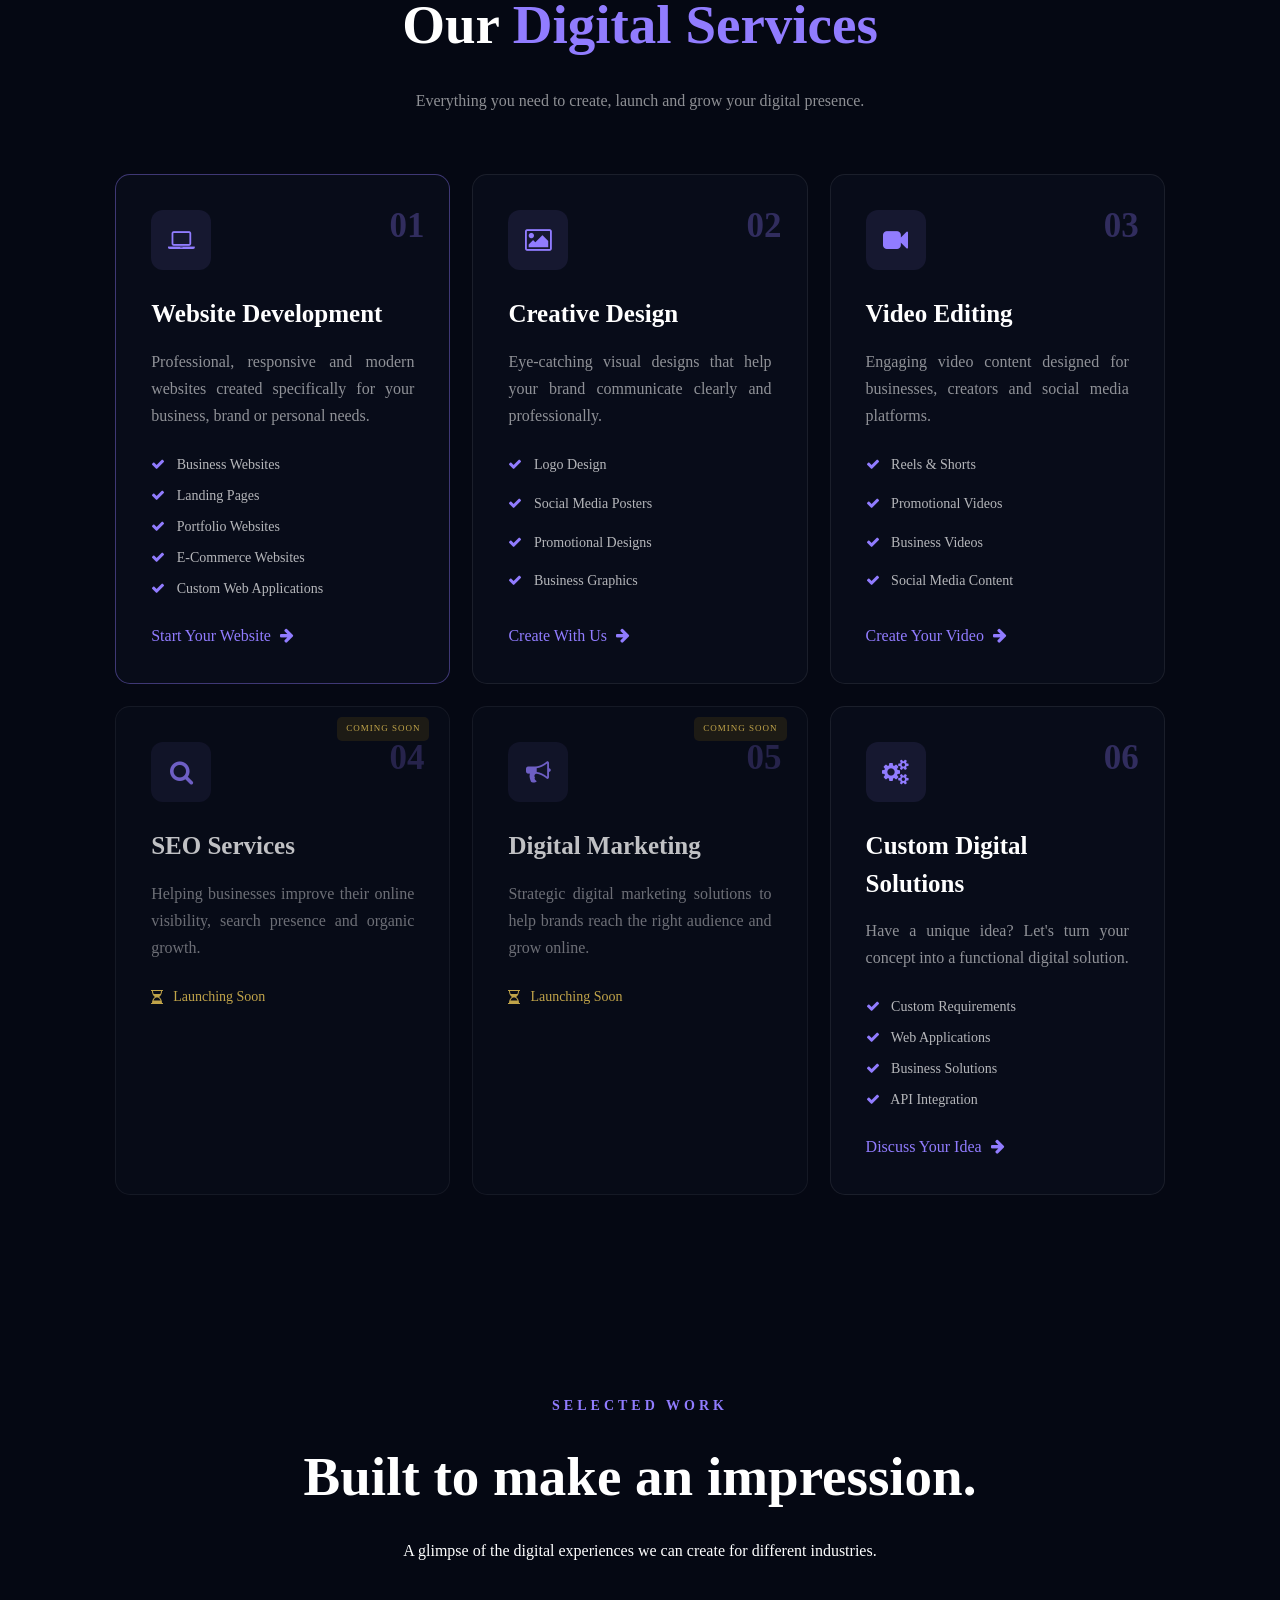
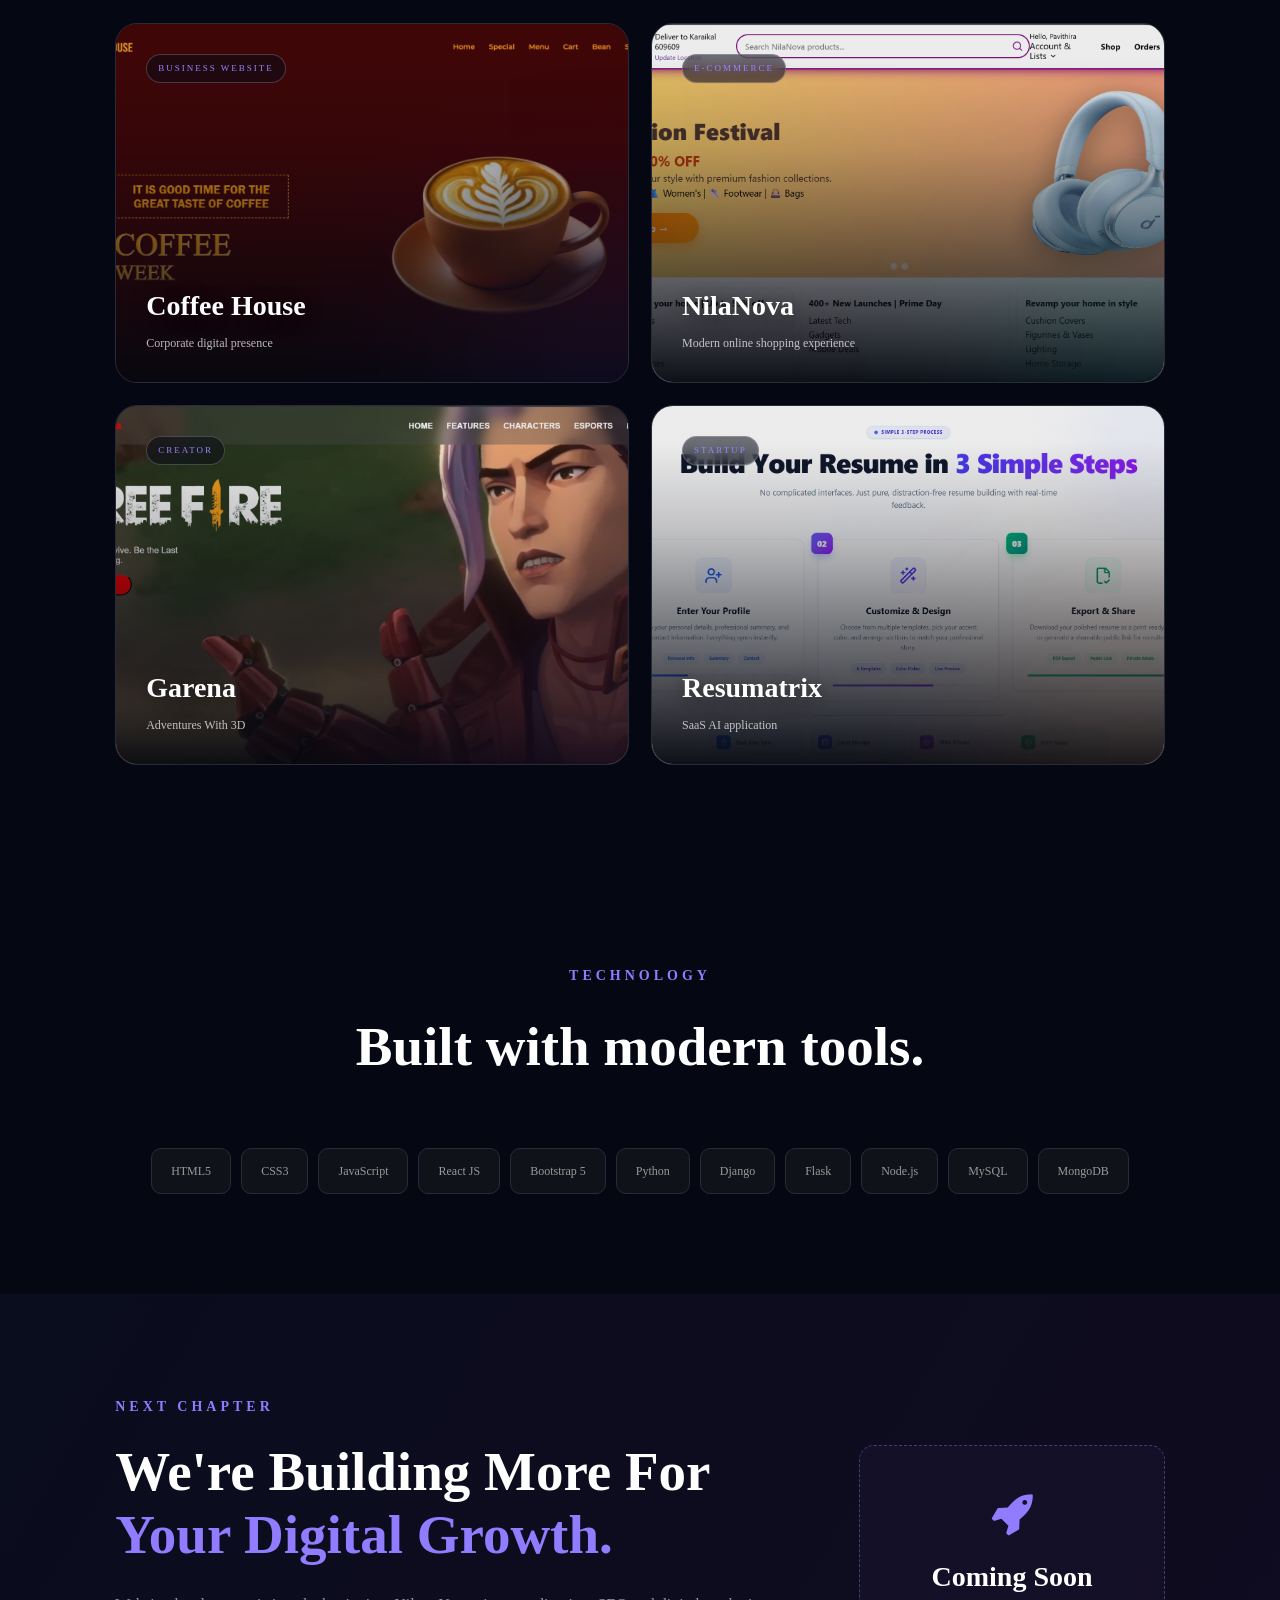
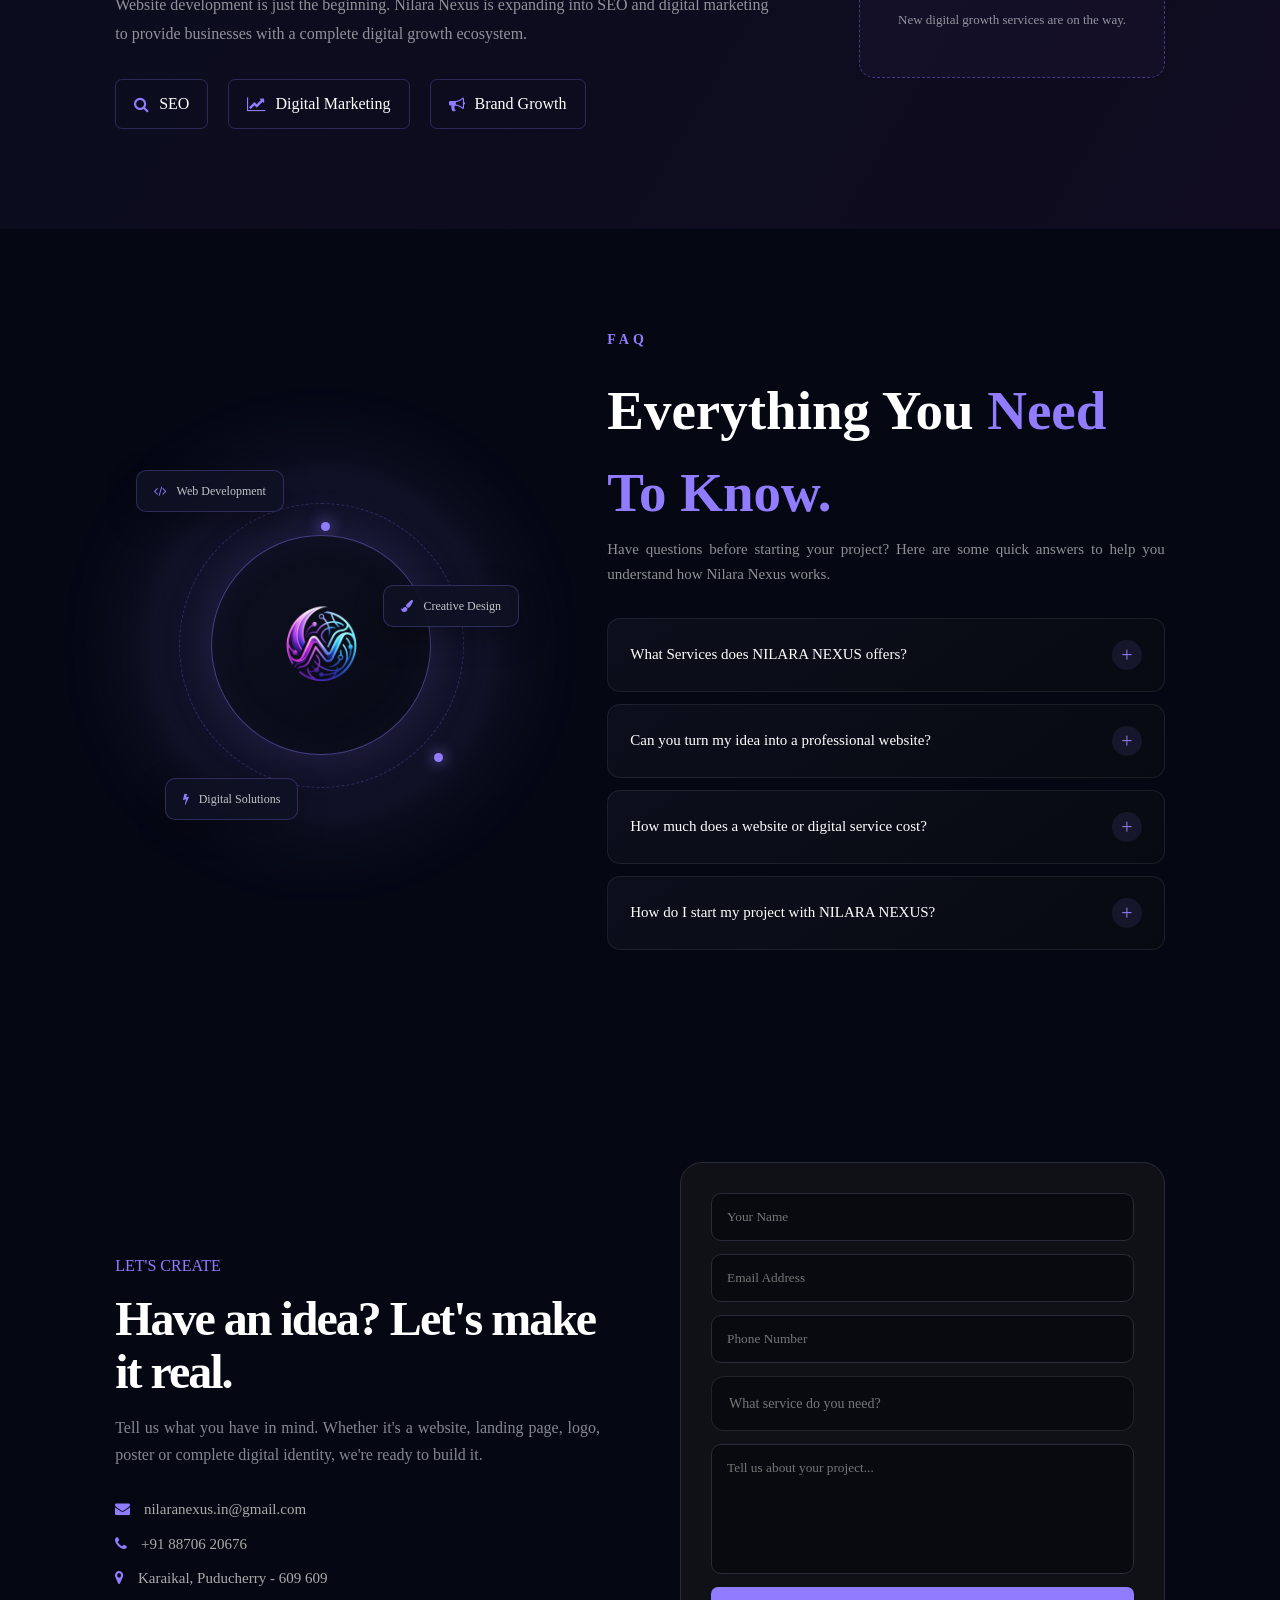
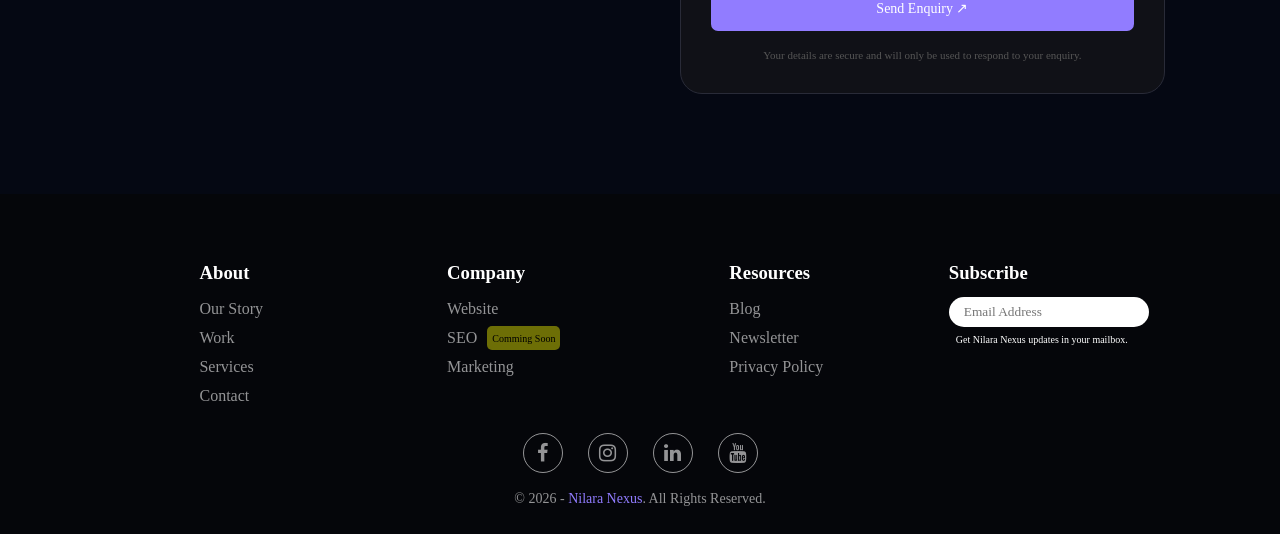
==== commit 7e170e07: "Update index.html" ====
--- a/index.html
+++ b/index.html
@@ -62,11 +62,11 @@
       <section class="hero-section">
         <div class="hero-1">
           <p class="hero-small">WELCOME TO NILARA NEXUS</p>
-          <h3>
+          <h2>
             We Build
             <span style="color: #917cff">Digital Experiences</span> that Make
             Businesses Stand Out.
-          </h3>
+          </h2>
           <p class="hero-description" style="text-align: justify;">
             From modern websites to creative digital solutions, Nilara Nexus
             helps businesses build a powerful online presence with technology,
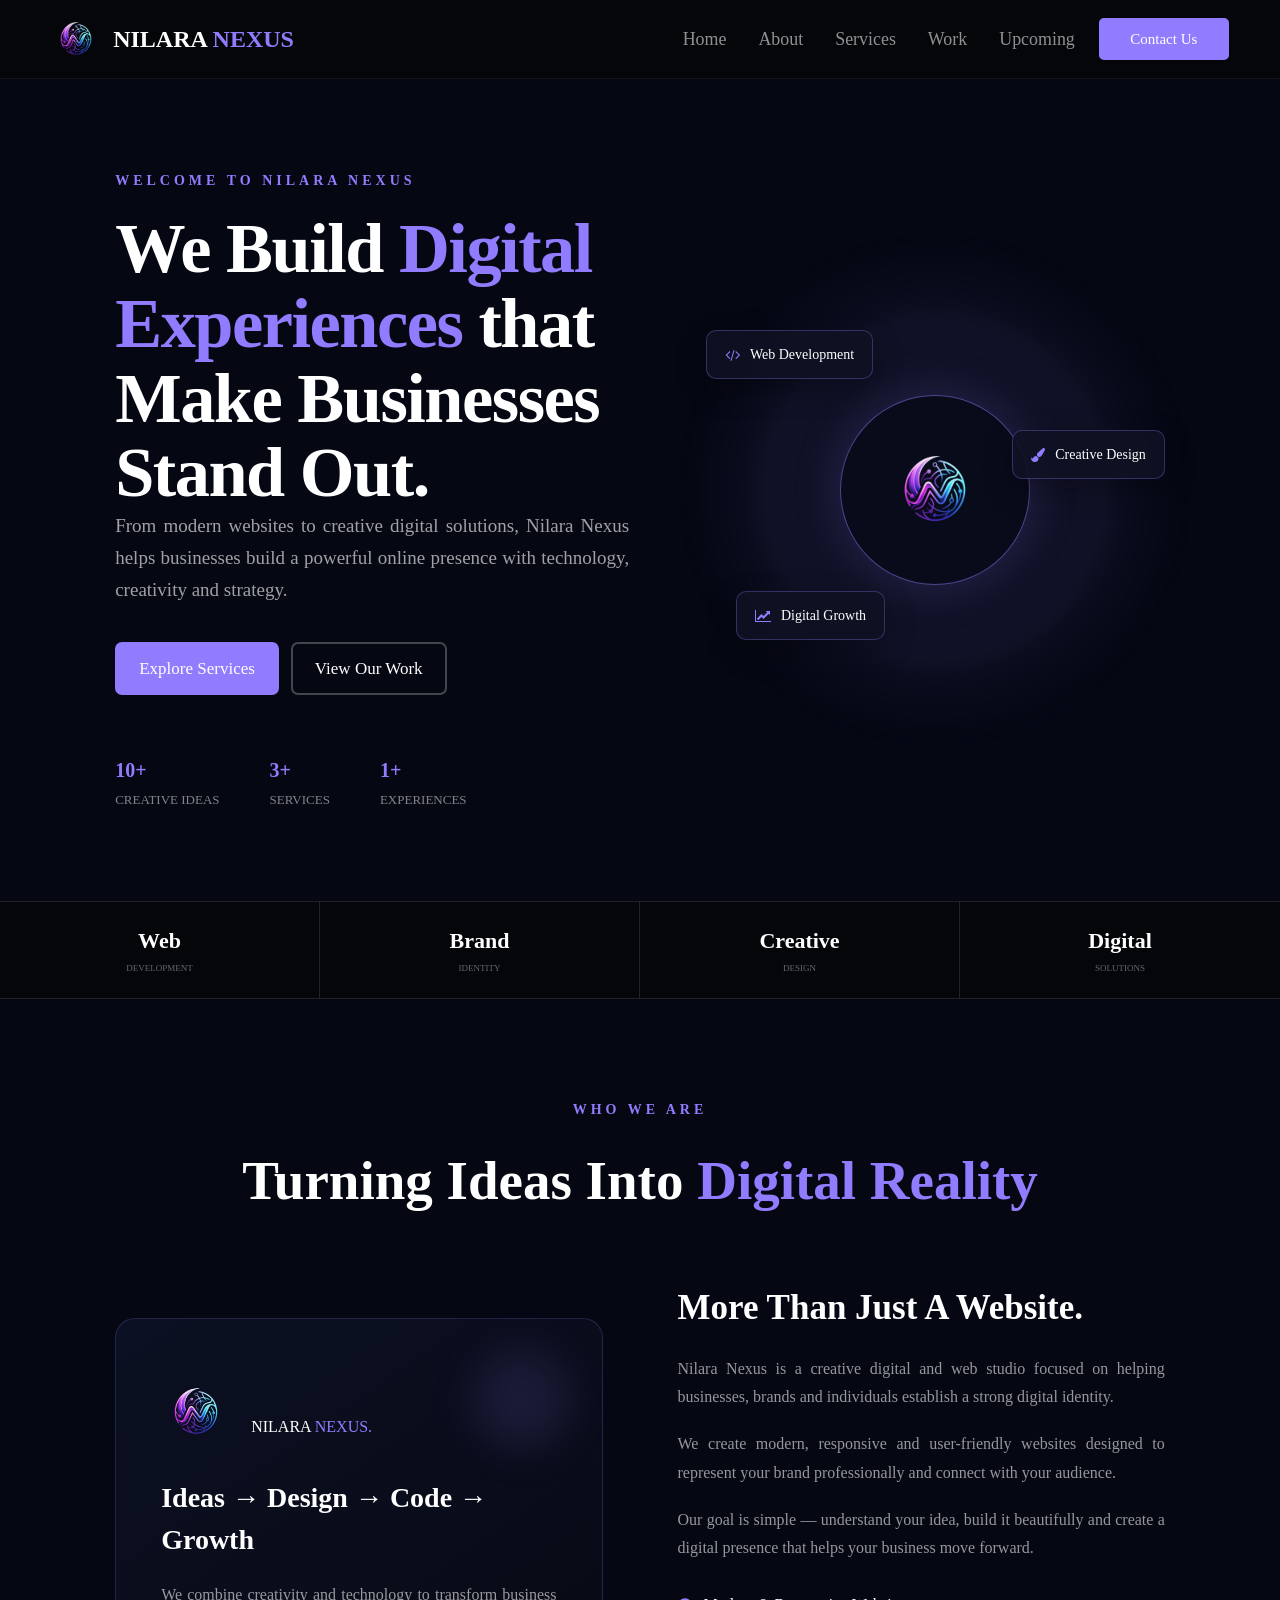
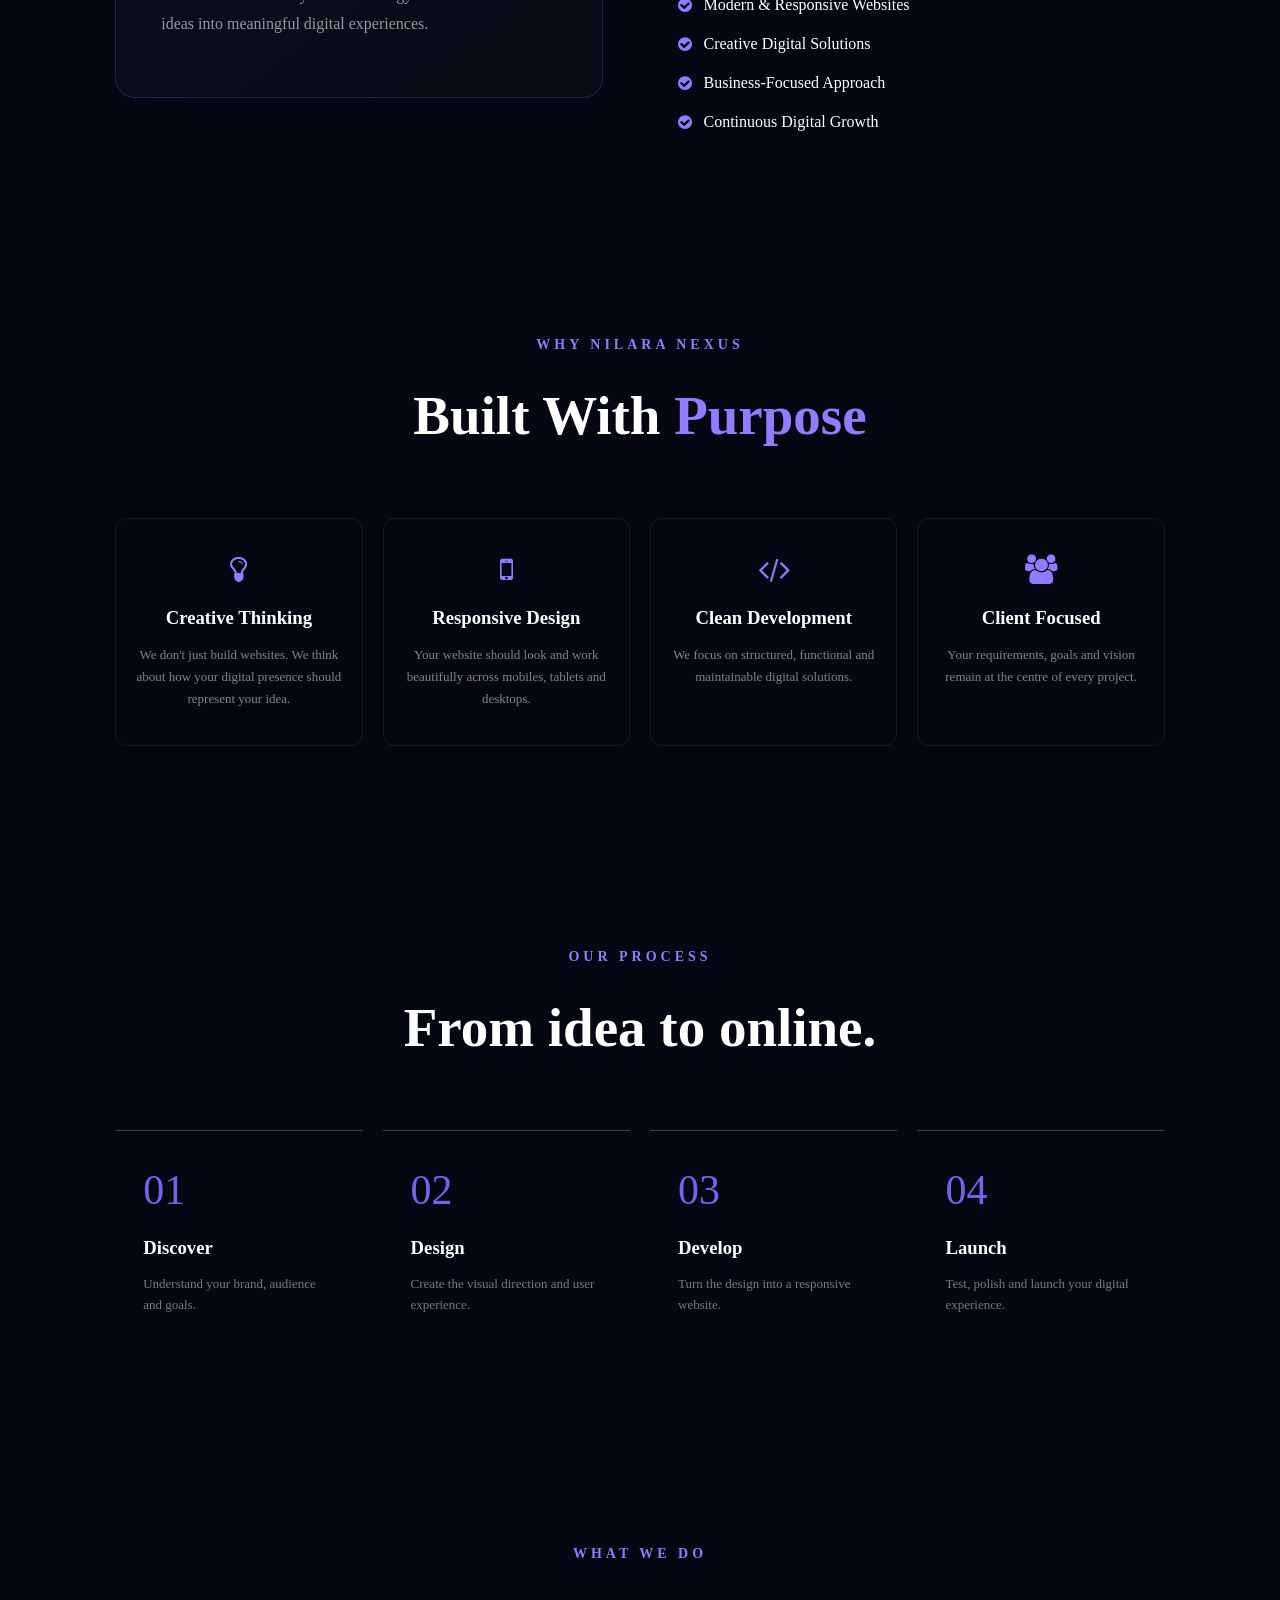
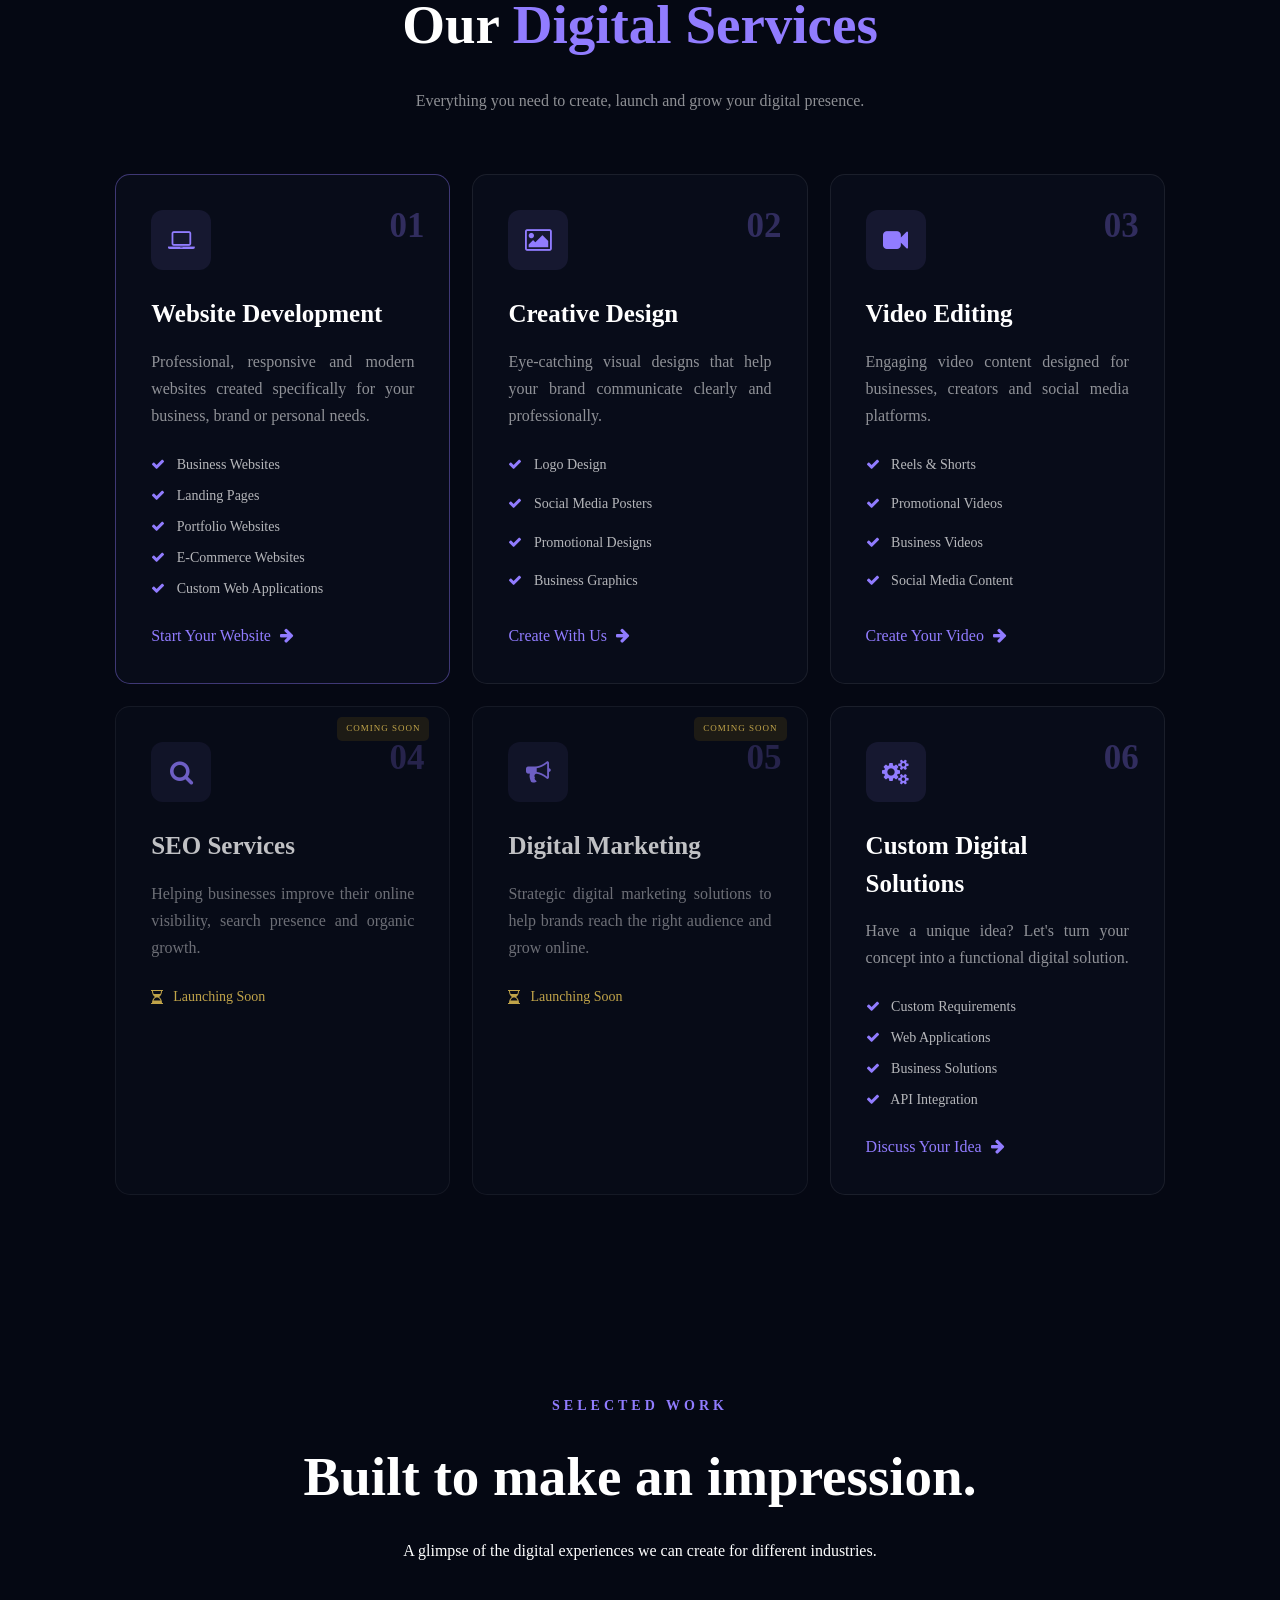
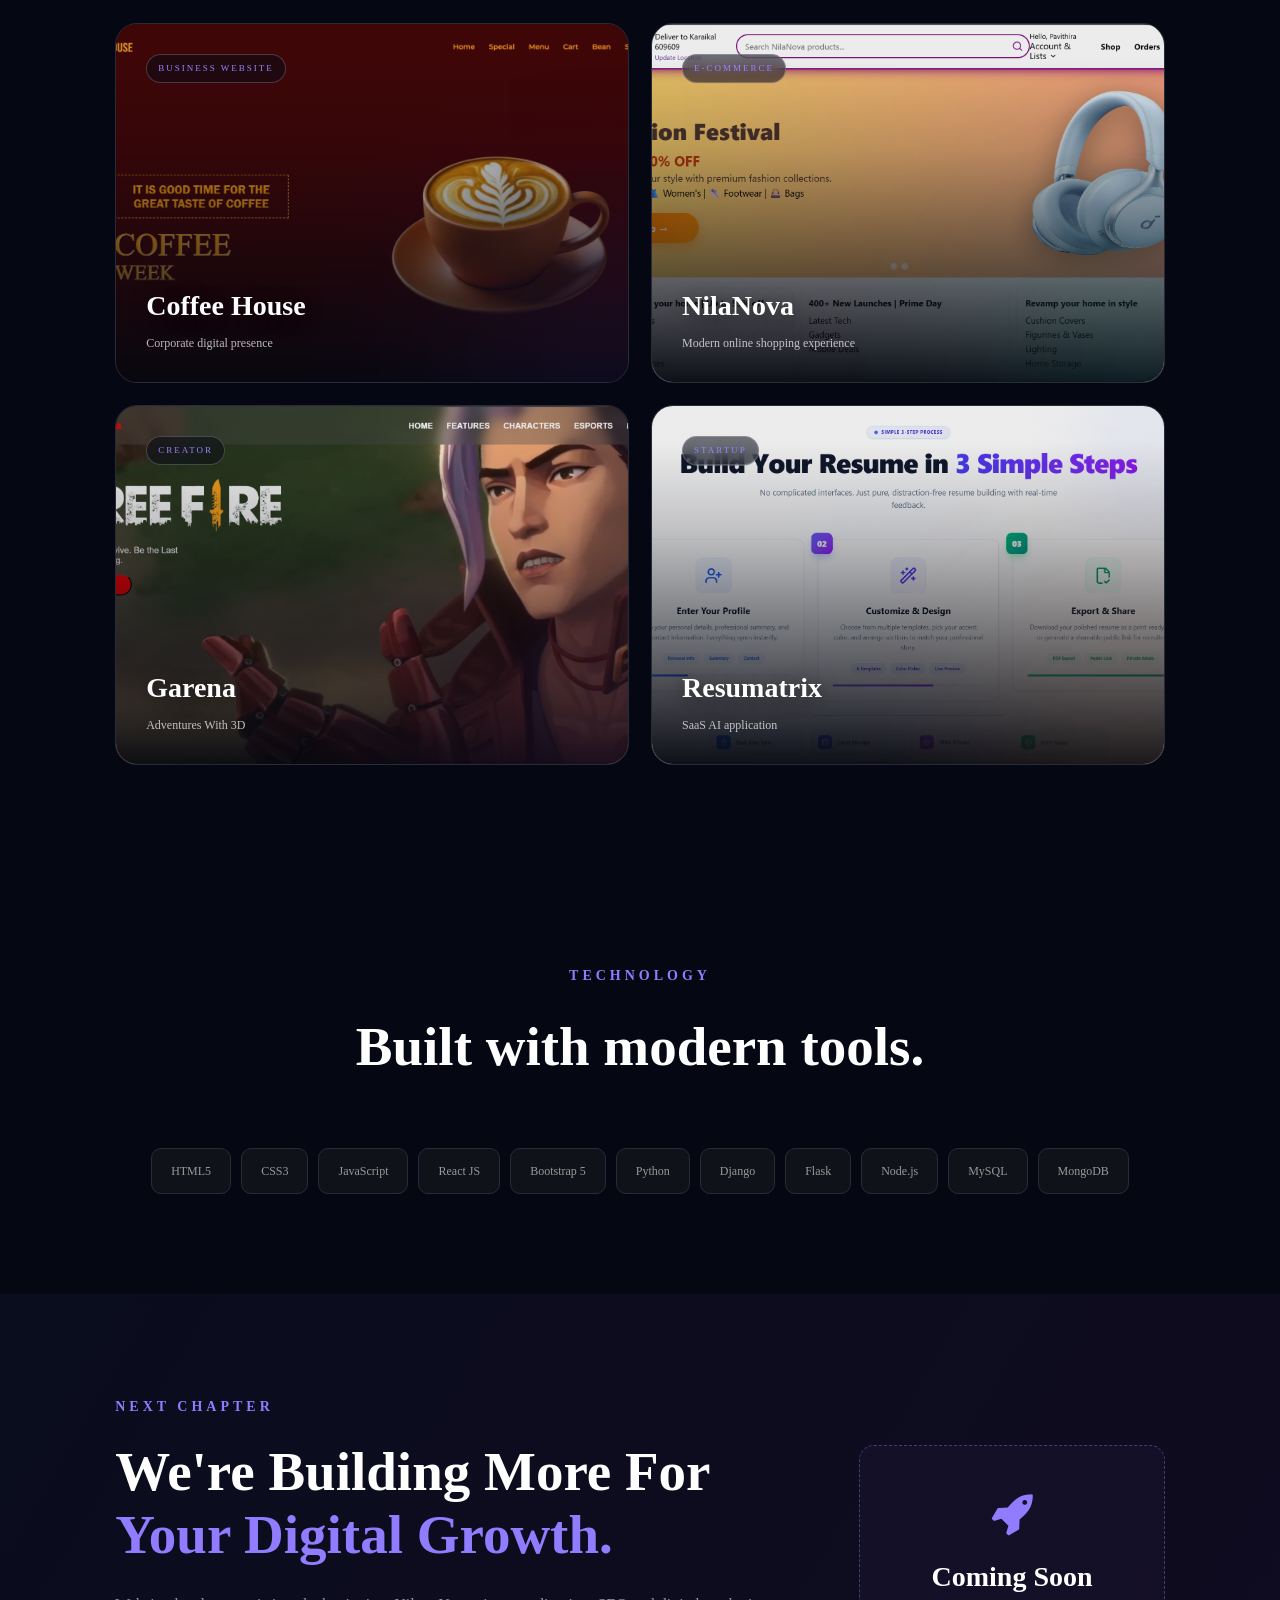
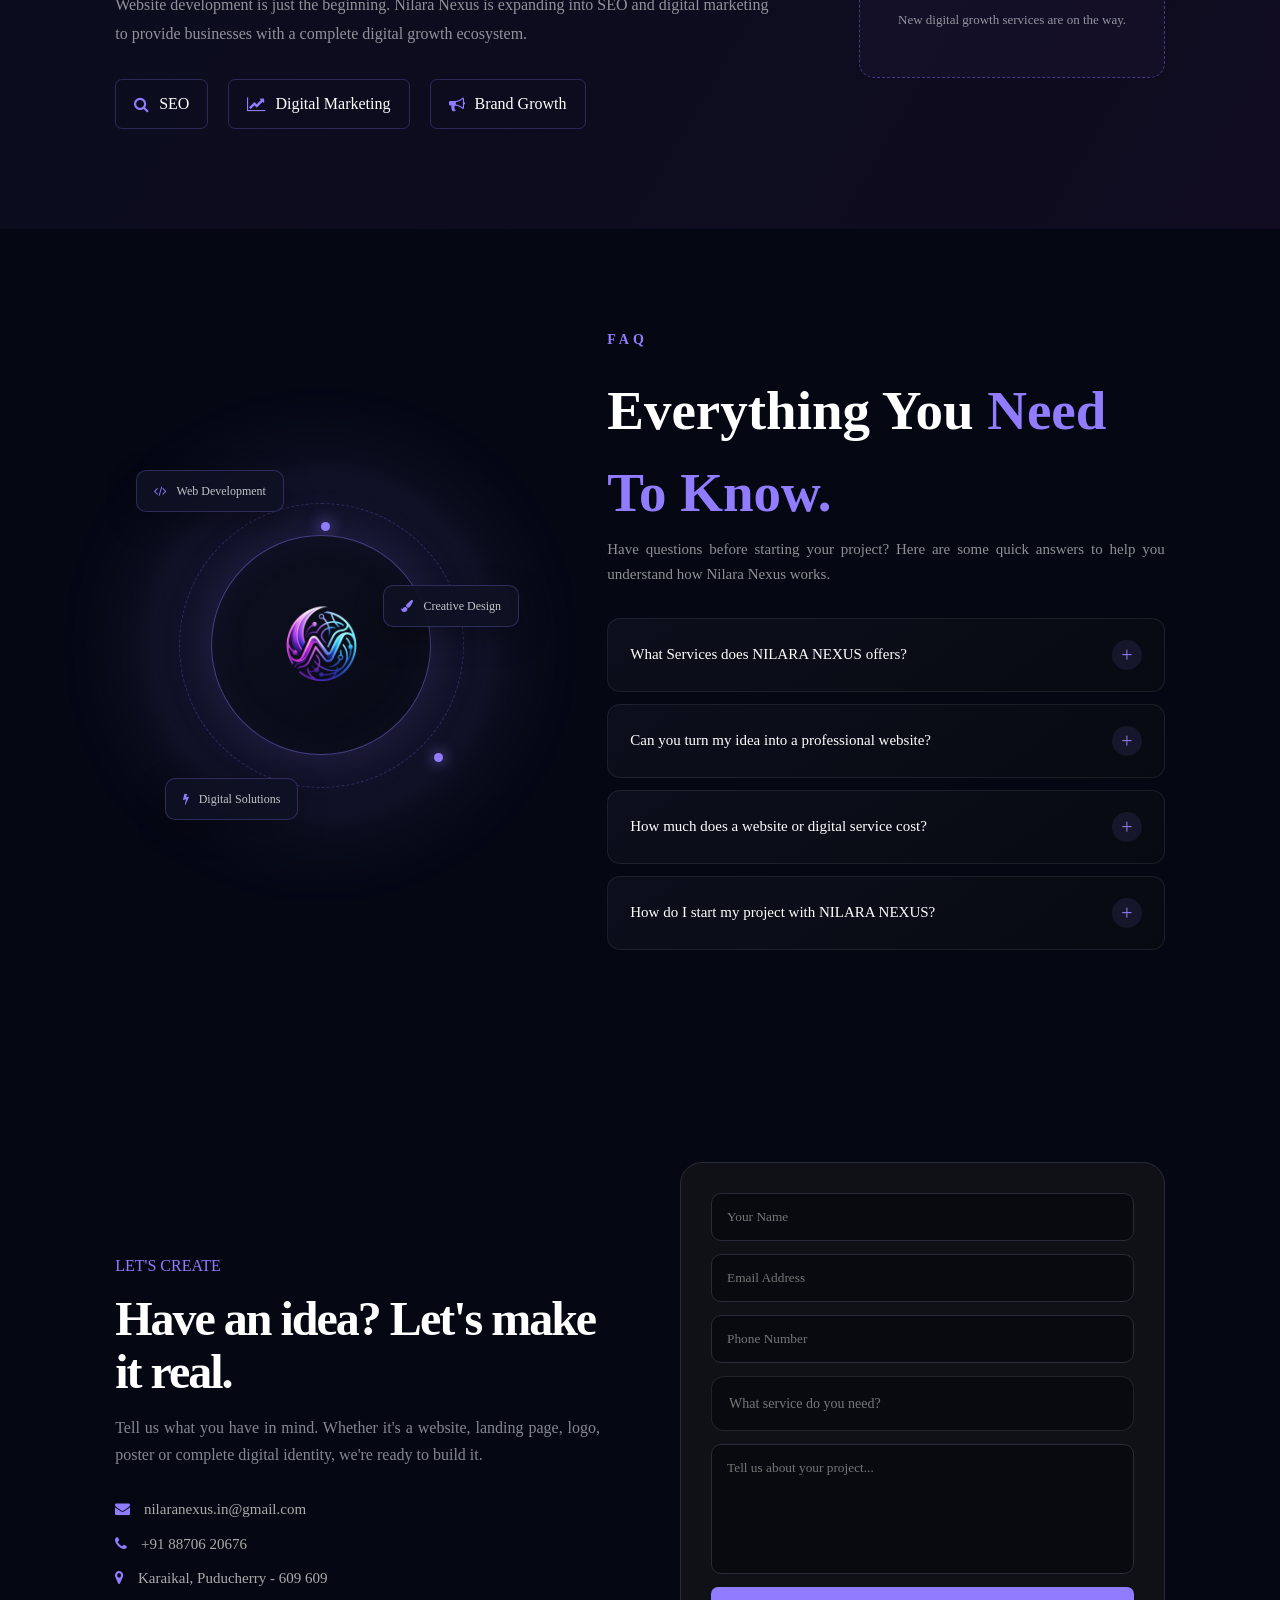
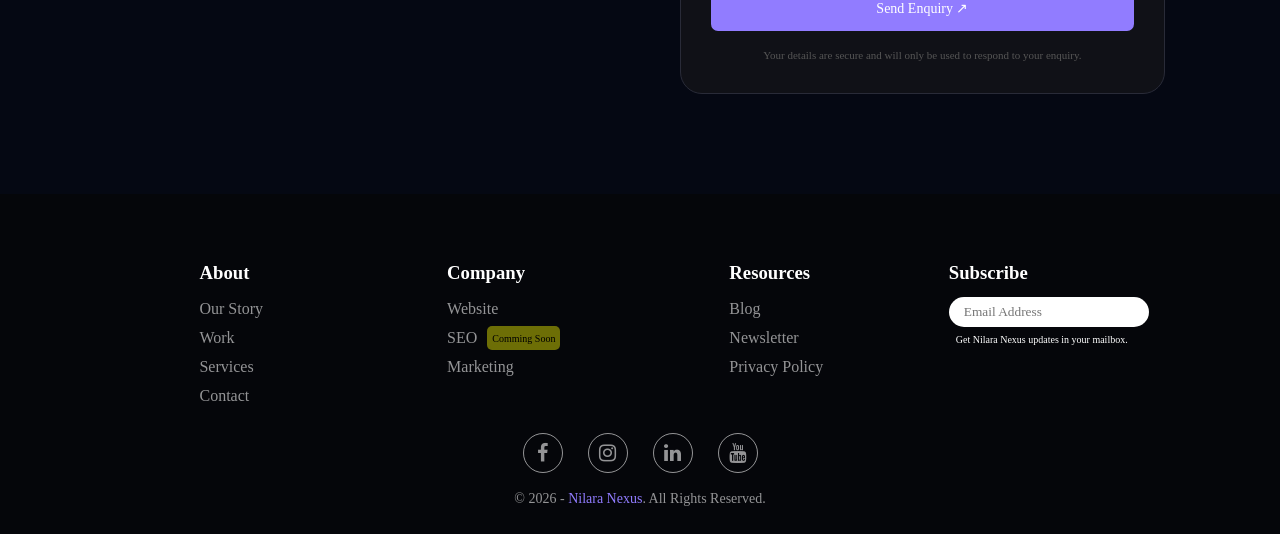
==== commit 3027adec: "index.html" ====
--- a/index.html
+++ b/index.html
@@ -62,11 +62,11 @@
       <section class="hero-section">
         <div class="hero-1">
           <p class="hero-small">WELCOME TO NILARA NEXUS</p>
-          <h2>
+          <h1>
             We Build
             <span style="color: #917cff">Digital Experiences</span> that Make
             Businesses Stand Out.
-          </h2>
+          </h1>
           <p class="hero-description" style="text-align: justify;">
             From modern websites to creative digital solutions, Nilara Nexus
             helps businesses build a powerful online presence with technology,
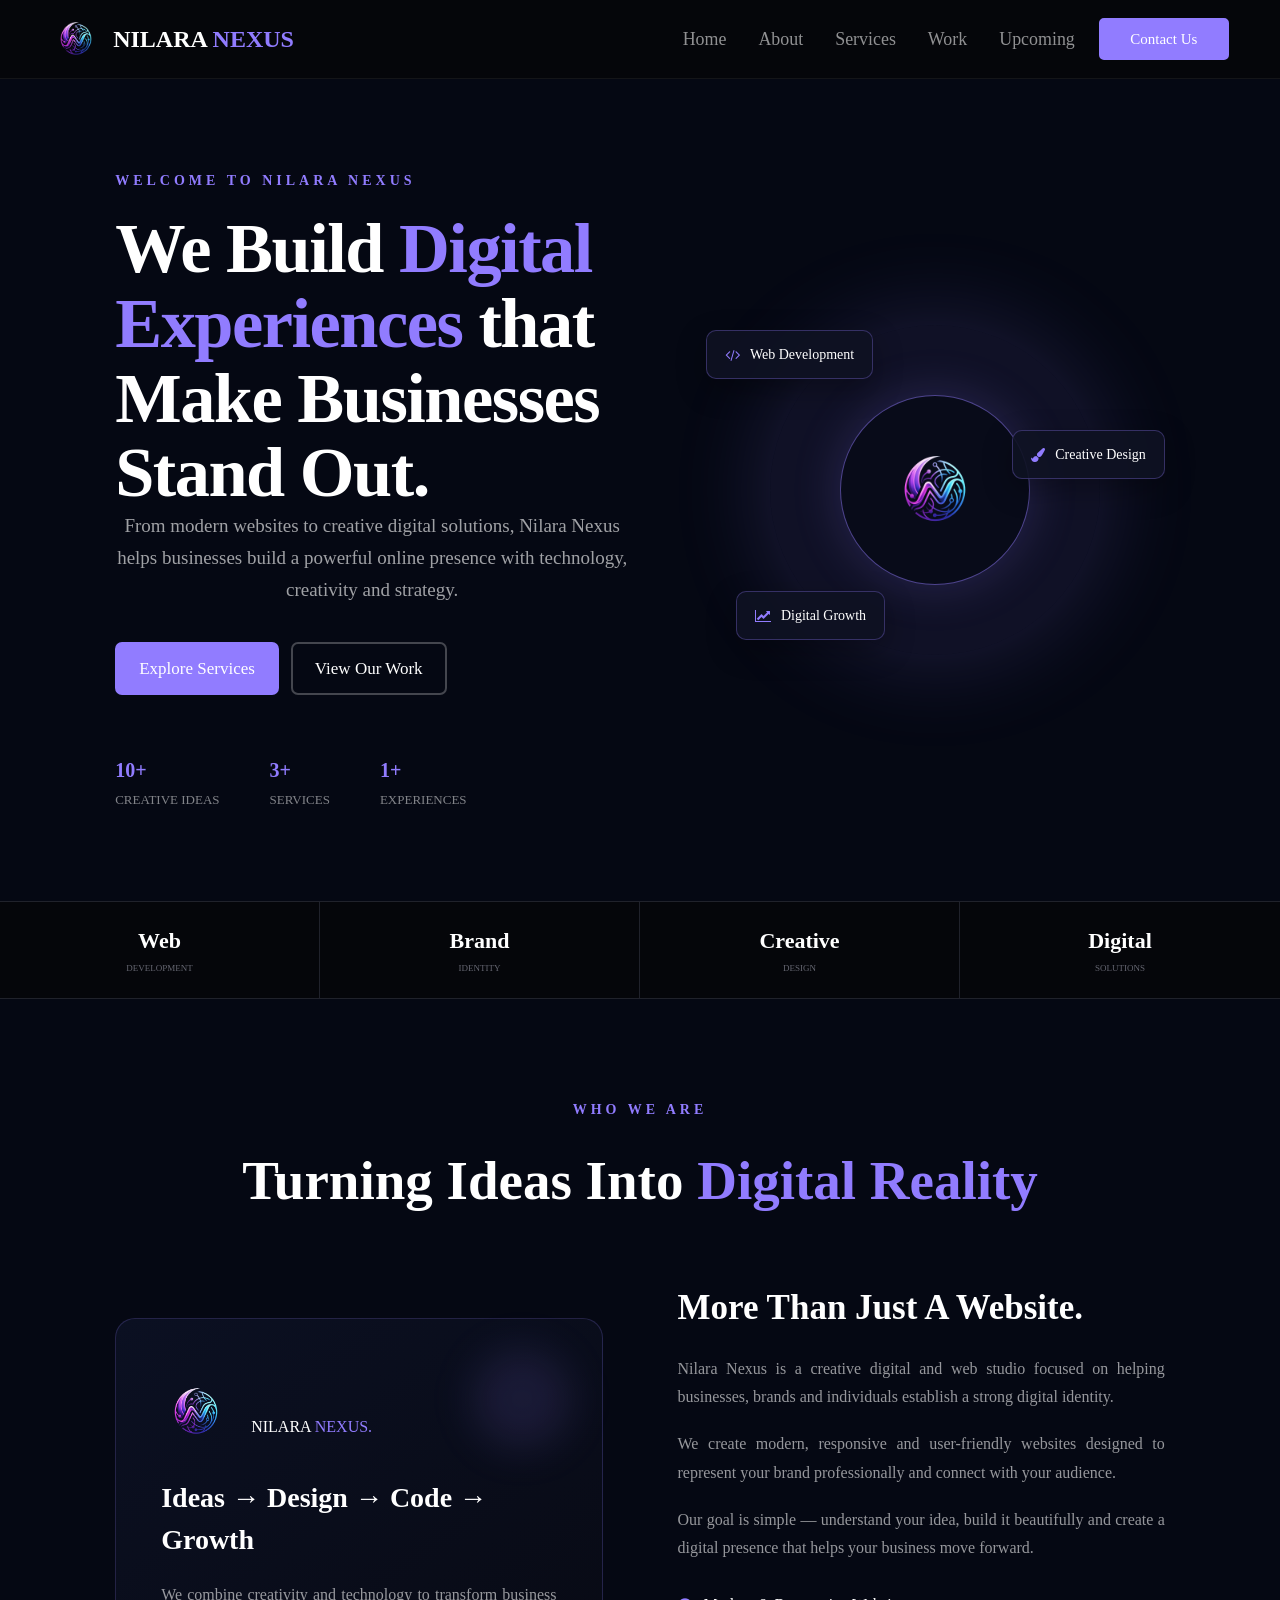
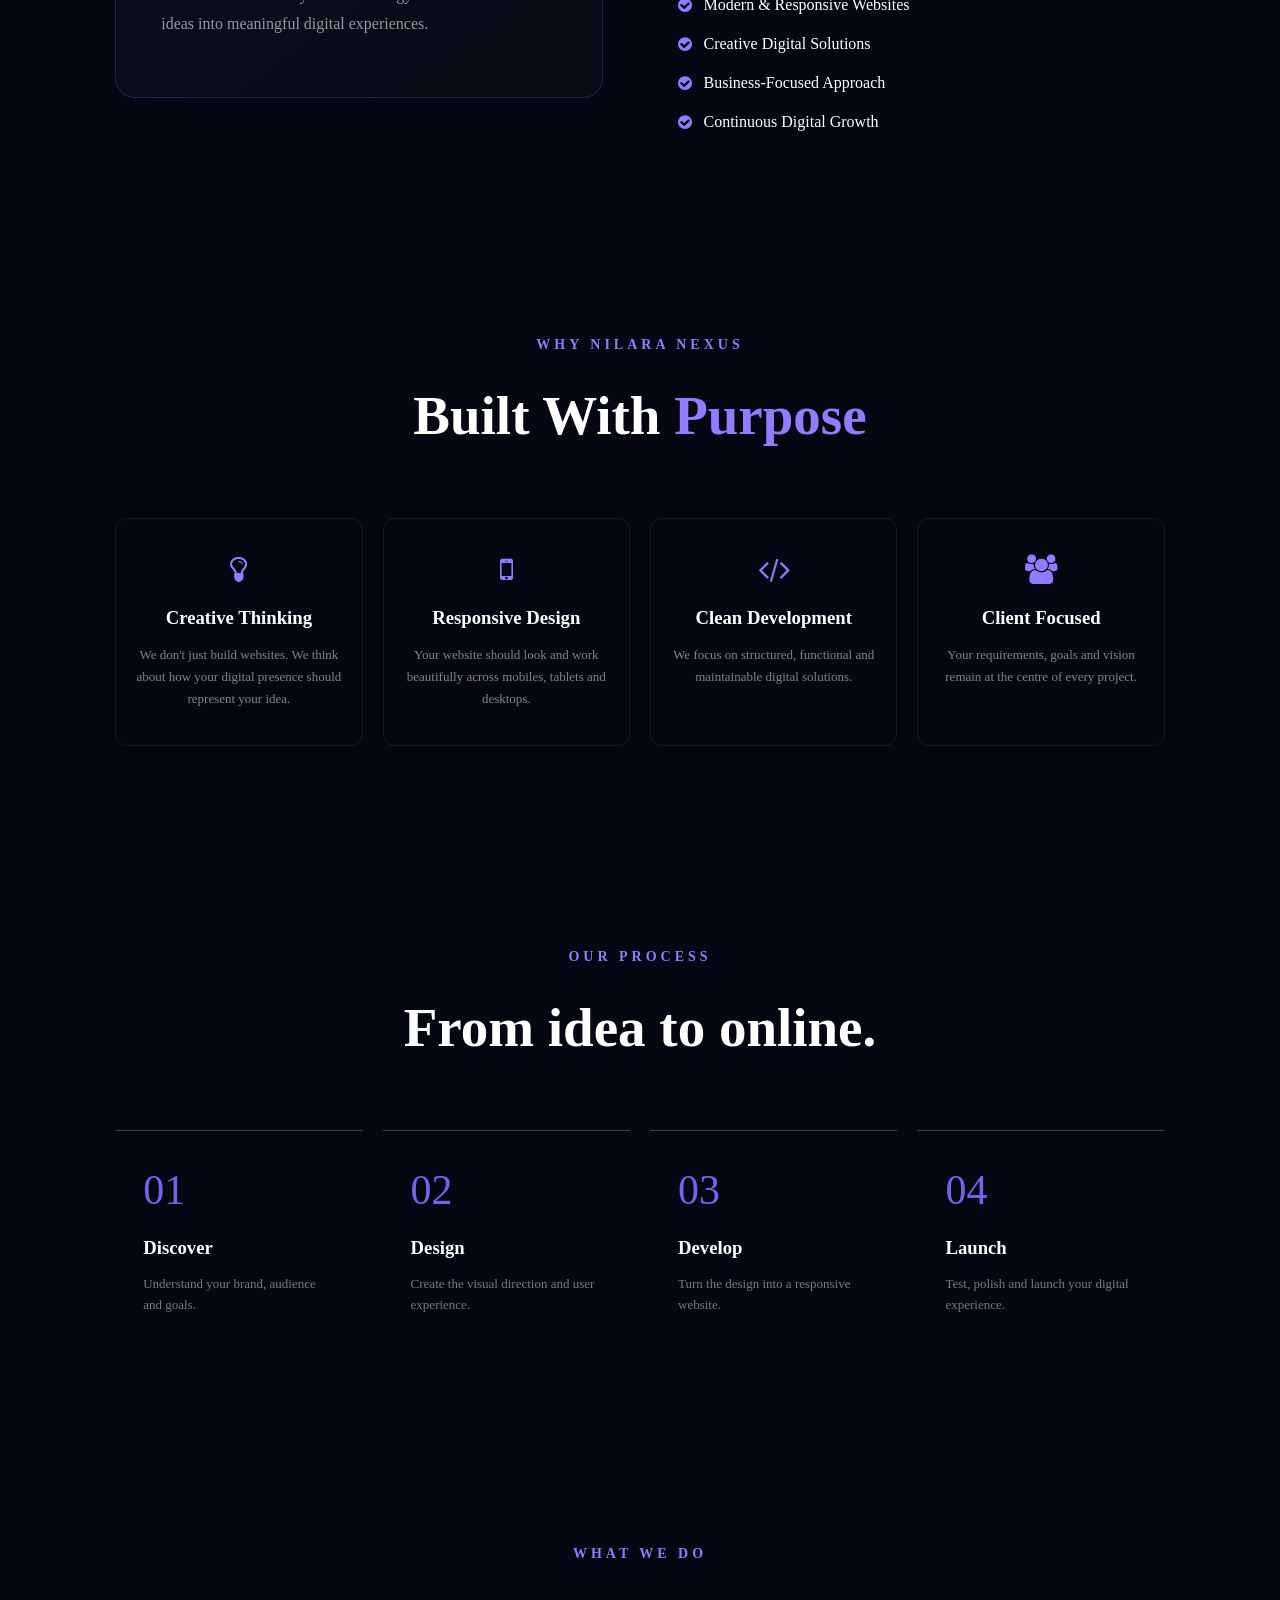
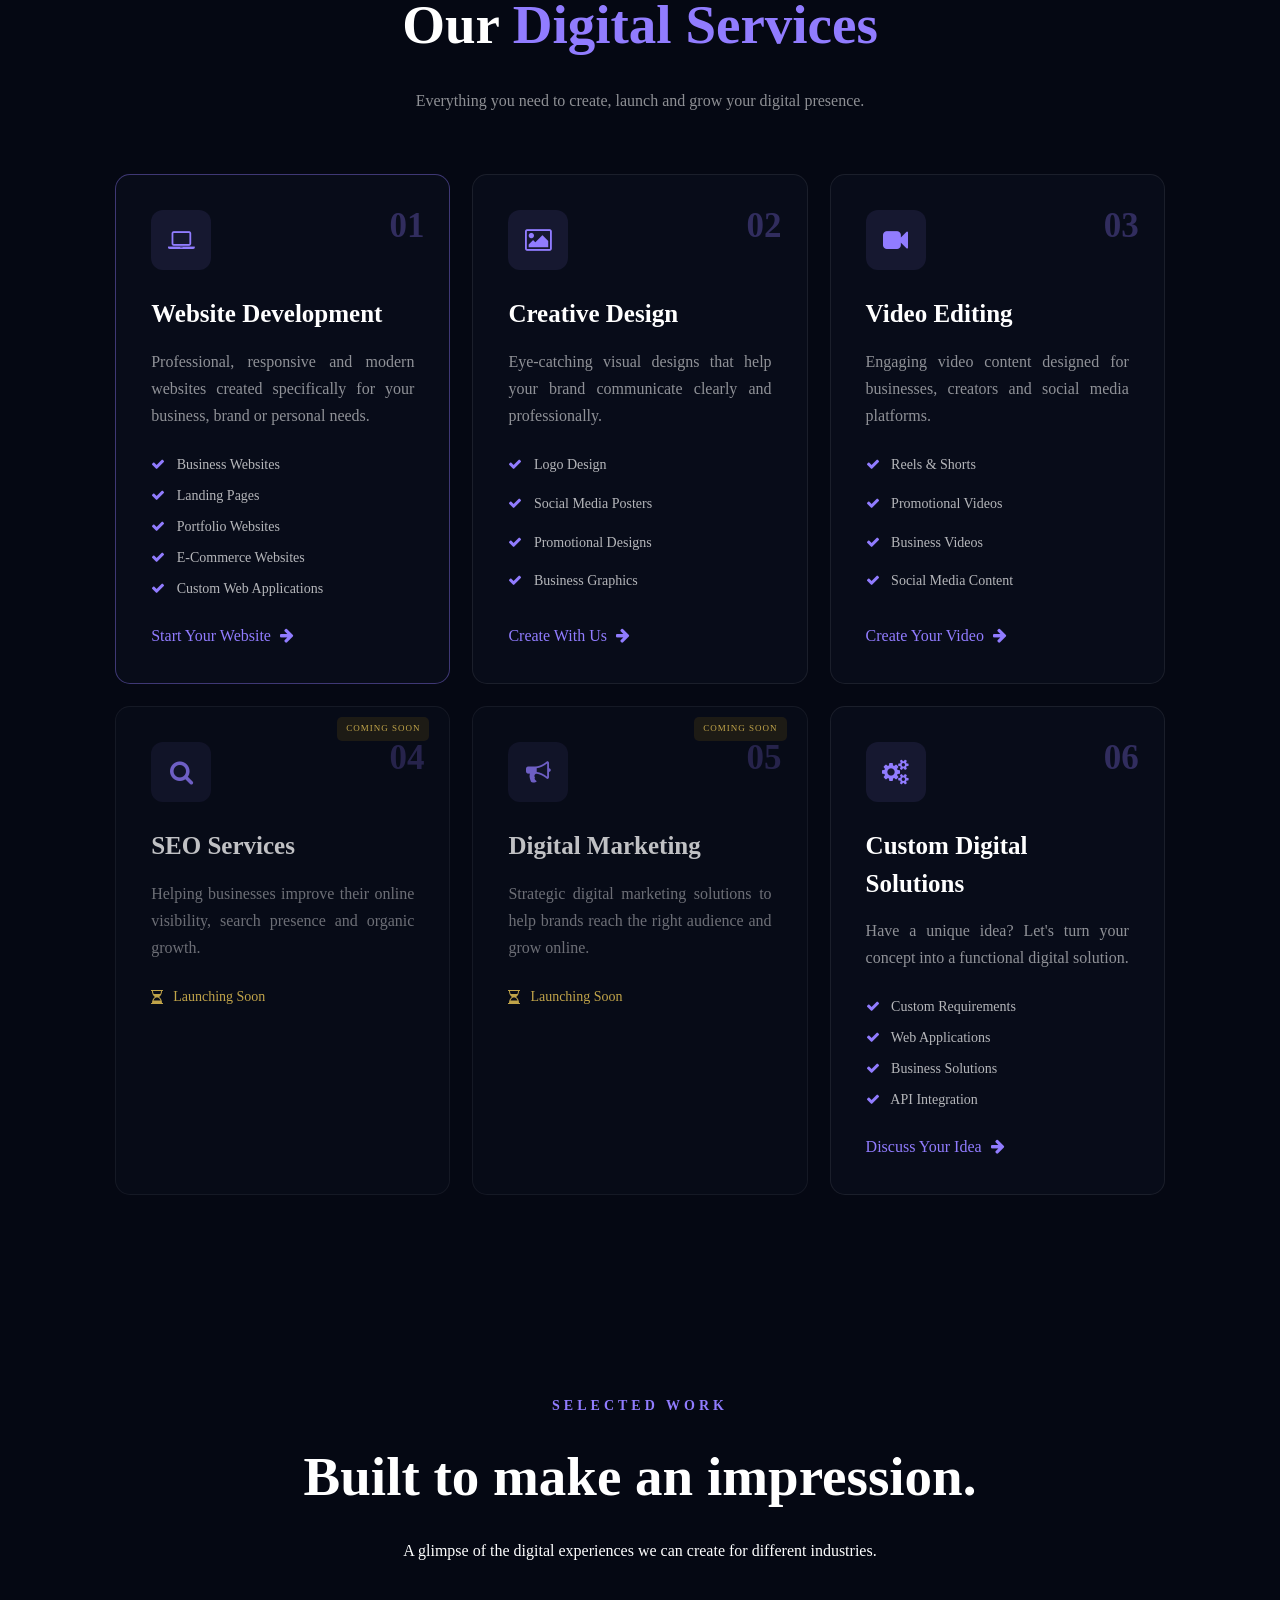
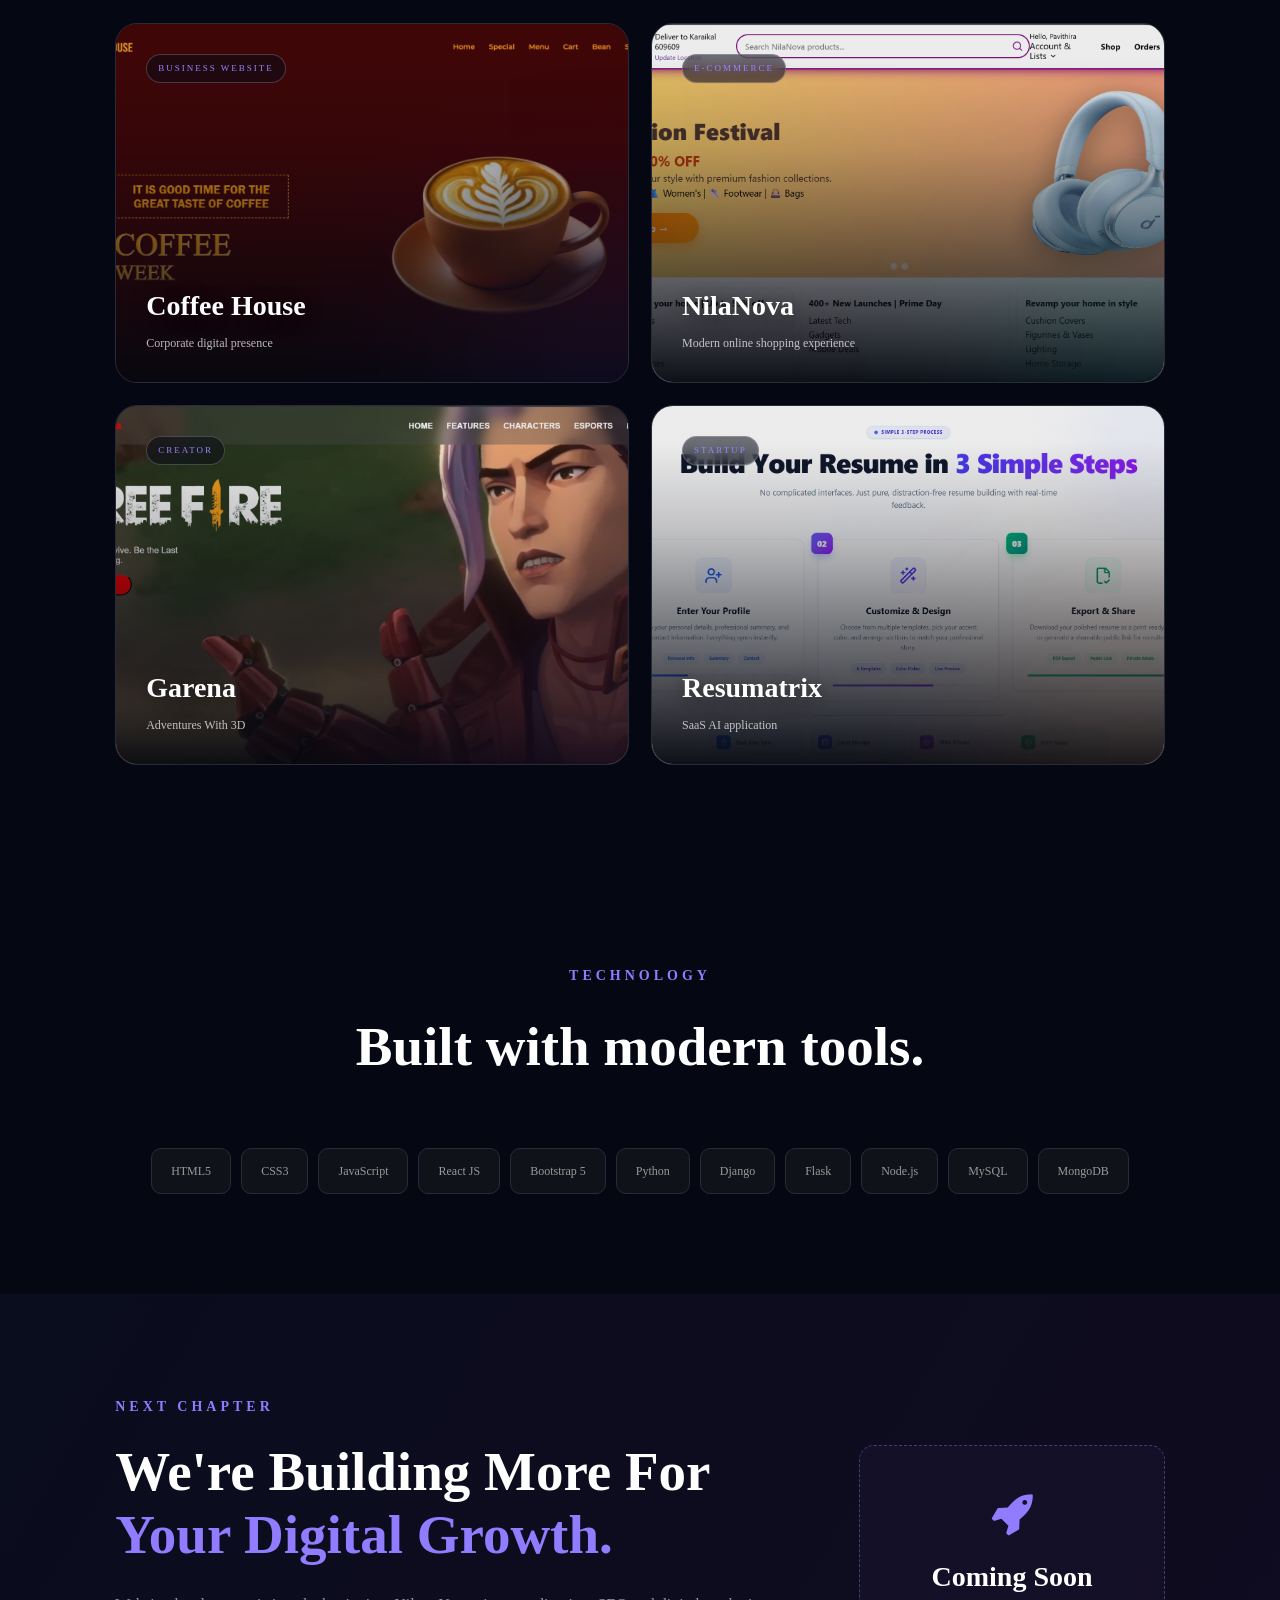
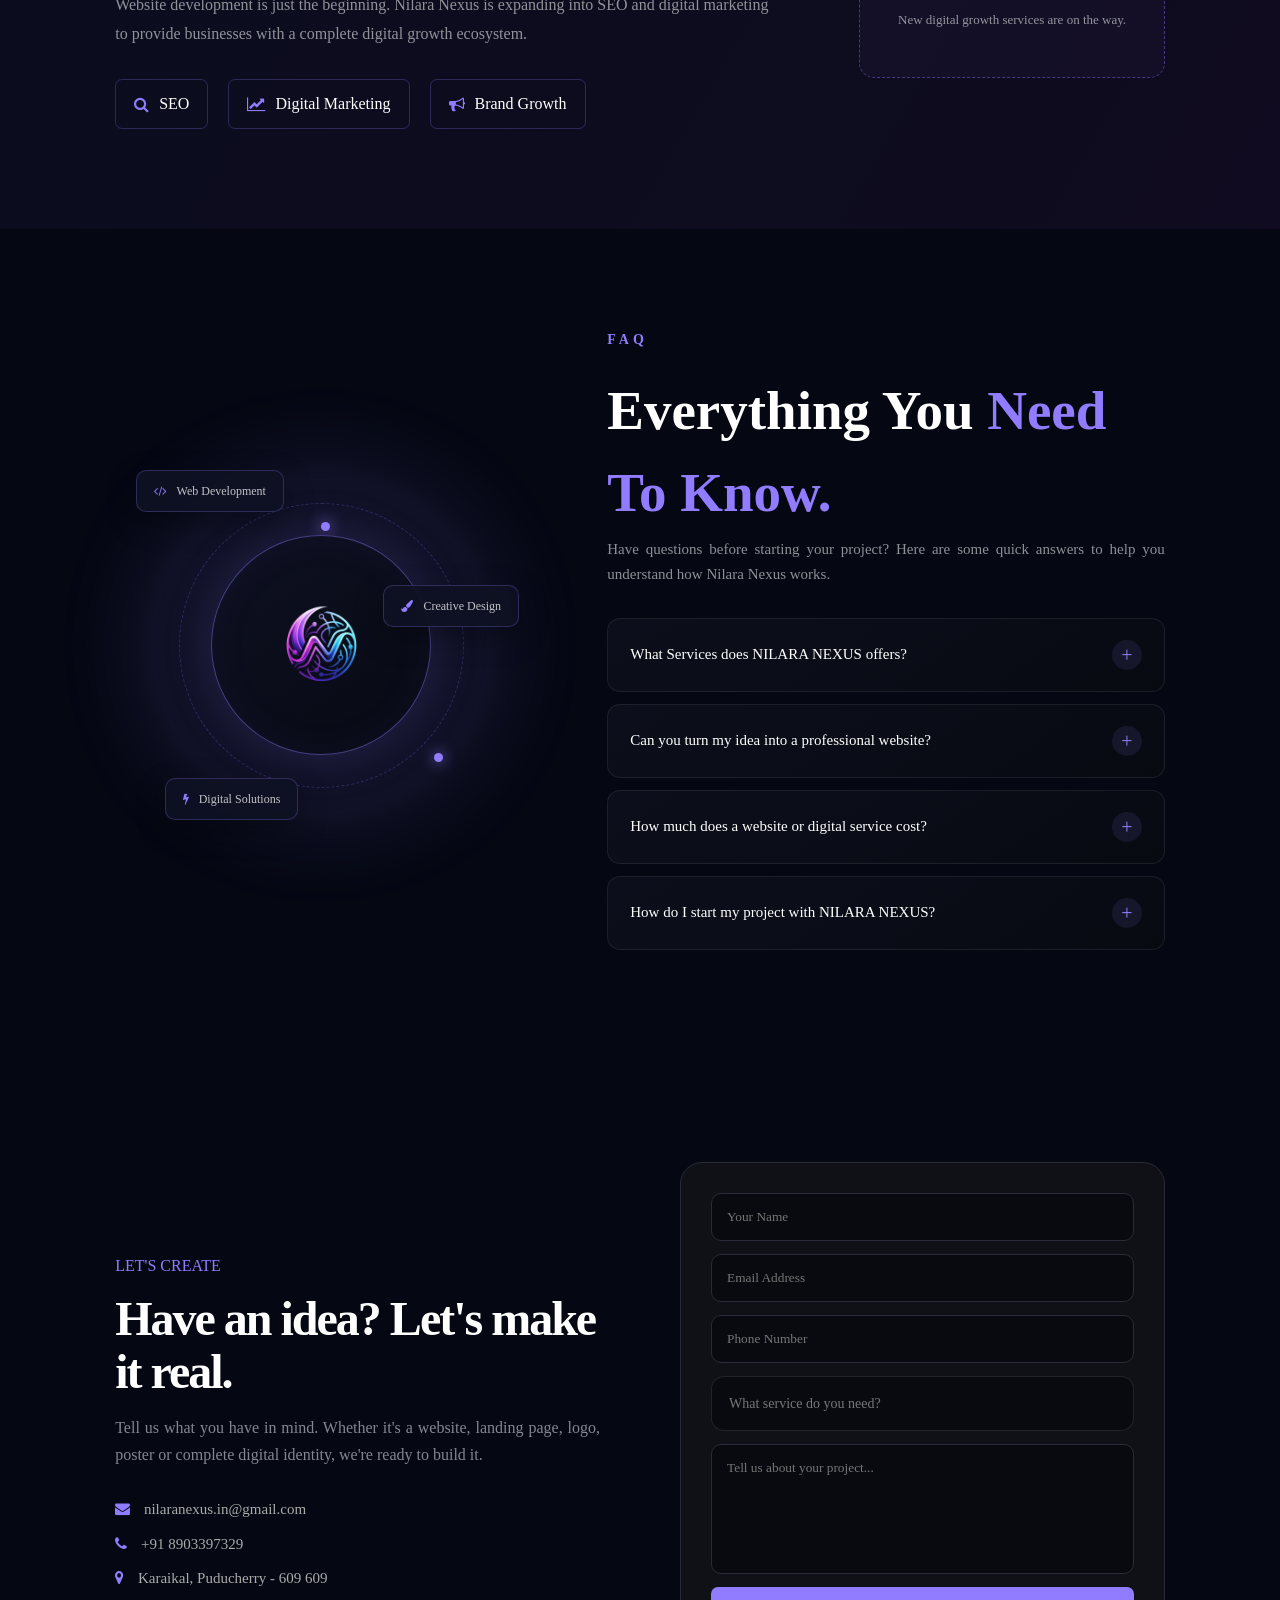
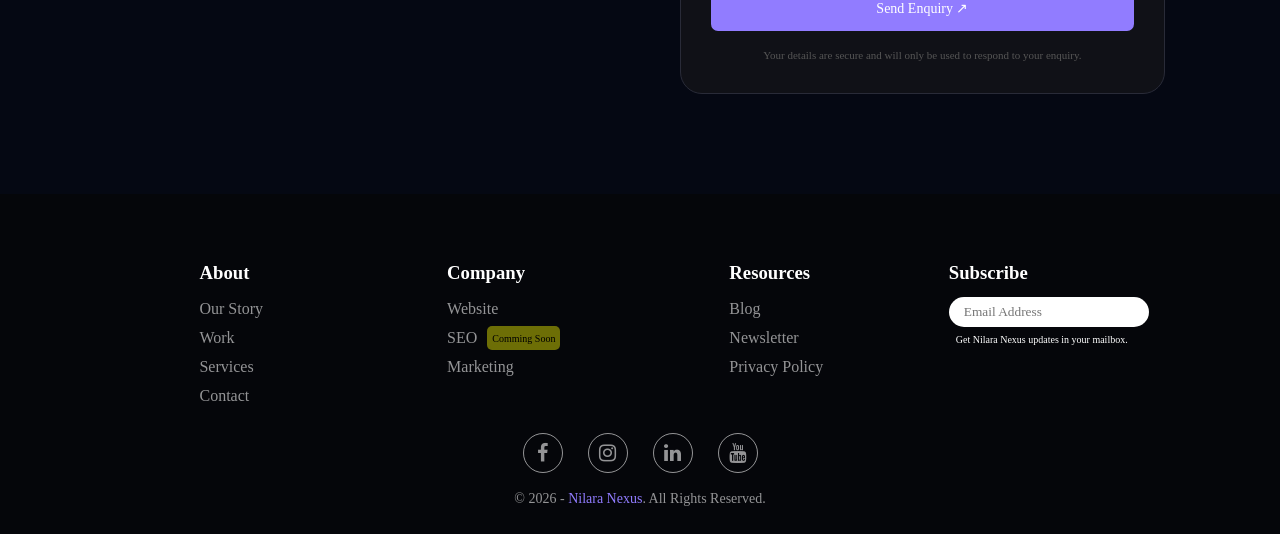
==== commit 314e3705: "Update index.html" ====
--- a/index.html
+++ b/index.html
@@ -67,7 +67,7 @@
             <span style="color: #917cff">Digital Experiences</span> that Make
             Businesses Stand Out.
           </h1>
-          <p class="hero-description" style="text-align: justify;">
+          <p class="hero-description">
             From modern websites to creative digital solutions, Nilara Nexus
             helps businesses build a powerful online presence with technology,
             creativity and strategy.
@@ -1113,14 +1113,14 @@
 
             <div class="contact-info">
 
-                <div onclick="window.location.href='mailto: nilaranexus.in@gmail.com'" style="cursor: pointer;font-size: 15px;" class="contact-full">
-                    <span onclick="window.location.href='mailto: nilaranexus.in@gmail.com'"><i class="fa fa-envelope"></i></span>
+                <div onclick="window.location.href='mailto:nilaranexus.in@gmail.com'" style="cursor: pointer;font-size: 15px;" class="contact-full">
+                    <span onclick="window.location.href='mailto:nilaranexus.in@gmail.com'"><i class="fa fa-envelope"></i></span>
                     nilaranexus.in@gmail.com
                 </div>
 
-                <div onclick="window.location.href='tel:+91 8870620676'" style="cursor: pointer;font-size: 15px;" class="contact-full">
-                    <span onclick="window.location.href='tel:+91 8870620676'"><i class="fa fa-phone"></i></span>
-                    +91 88706 20676
+                <div onclick="window.location.href='tel:+91 8903397329'" style="cursor: pointer;font-size: 15px;" class="contact-full">
+                    <span onclick="window.location.href='tel:+91 8903397329'"><i class="fa fa-phone"></i></span>
+                    +91 8903397329
                 </div>
 
                 <div onclick="window.location.href='https://maps.app.goo.gl/xdbzMDopUJvwLGhd9'" style="cursor: pointer;font-size: 15px;" class="contact-full">
@@ -1162,7 +1162,7 @@
                 <input
                     type="hidden"
                     name="_next"
-                    value="https://nilaranexus.in/thank-you.html"
+                    value="https://nilaranexus.netlify.app/thank-you.html"
                 >
 
 
@@ -1281,7 +1281,7 @@
     <footer>
 
       <div class="footer-details">
-        <div class="about">
+        <div class="about" style="text-align:left">
           <h3>About</h3>
           <li><a href="#about">Our Story</a></li>
           <li><a href="#work">Work</a></li>
--- a/style.css
+++ b/style.css
@@ -1594,7 +1594,7 @@
 .hero-section{min-height:calc(100vh - 78px);width:100%;padding:clamp(55px,7vw,90px) clamp(18px,9%,120px);gap:clamp(35px,6vw,90px)}
 .hero-1{width:min(58%,720px);flex:1 1 560px}
 .hero-section h1{font-size:clamp(38px,5.5vw,74px);line-height:1.06;letter-spacing:-1.5px}
-.hero-description{font-size:clamp(16px,1.5vw,19px);max-width:680px}
+.hero-description{font-size:clamp(16px,1.5vw,19px);max-width:680px;text-align:center}
 .hero-buttons{gap:12px}
 .primary-btn,.secondary-btn{min-height:48px;padding:12px 22px;display:inline-flex;align-items:center;justify-content:center;text-align:center}
 .hero-stats{gap:clamp(25px,4vw,50px);flex-wrap:wrap}
@@ -1693,7 +1693,7 @@
   .hero-section{flex-direction:column;text-align:center}
   .hero-1,.hero-visual{width:100%;max-width:800px}
   .hero-1{flex-basis:auto}
-  .hero-description{margin-left:auto;margin-right:auto}
+  .hero-description{margin-left:auto;margin-right:auto;text-align:center}
   .hero-buttons,.hero-stats{justify-content:center}
   .hero-visual{min-height:390px;max-width:600px}
   .card-one{left:5%}.card-two{right:5%}.card-three{left:10%}
@@ -1727,7 +1727,7 @@
   .hero-section{min-height:auto;padding:60px 16px 55px;gap:30px}
   .hero-small,.section-heading>p:first-child{font-size:11px;letter-spacing:2.5px}
   .hero-section h1{font-size:clamp(34px,10vw,50px);letter-spacing:-.8px}
-  .hero-description{font-size:15px;line-height:1.7}
+  .hero-description{font-size:15px;line-height:1.7;text-align:center}
   .hero-buttons{flex-direction:column;align-items:stretch;max-width:360px;margin-left:auto;margin-right:auto}
   .primary-btn,.secondary-btn{width:100%;font-size:15px}
   .hero-stats{gap:22px 28px;margin-top:40px}
@@ -1825,4 +1825,4 @@
   *,*::before,*::after{transition:none!important;animation:none!important}
 }
 
-    +    
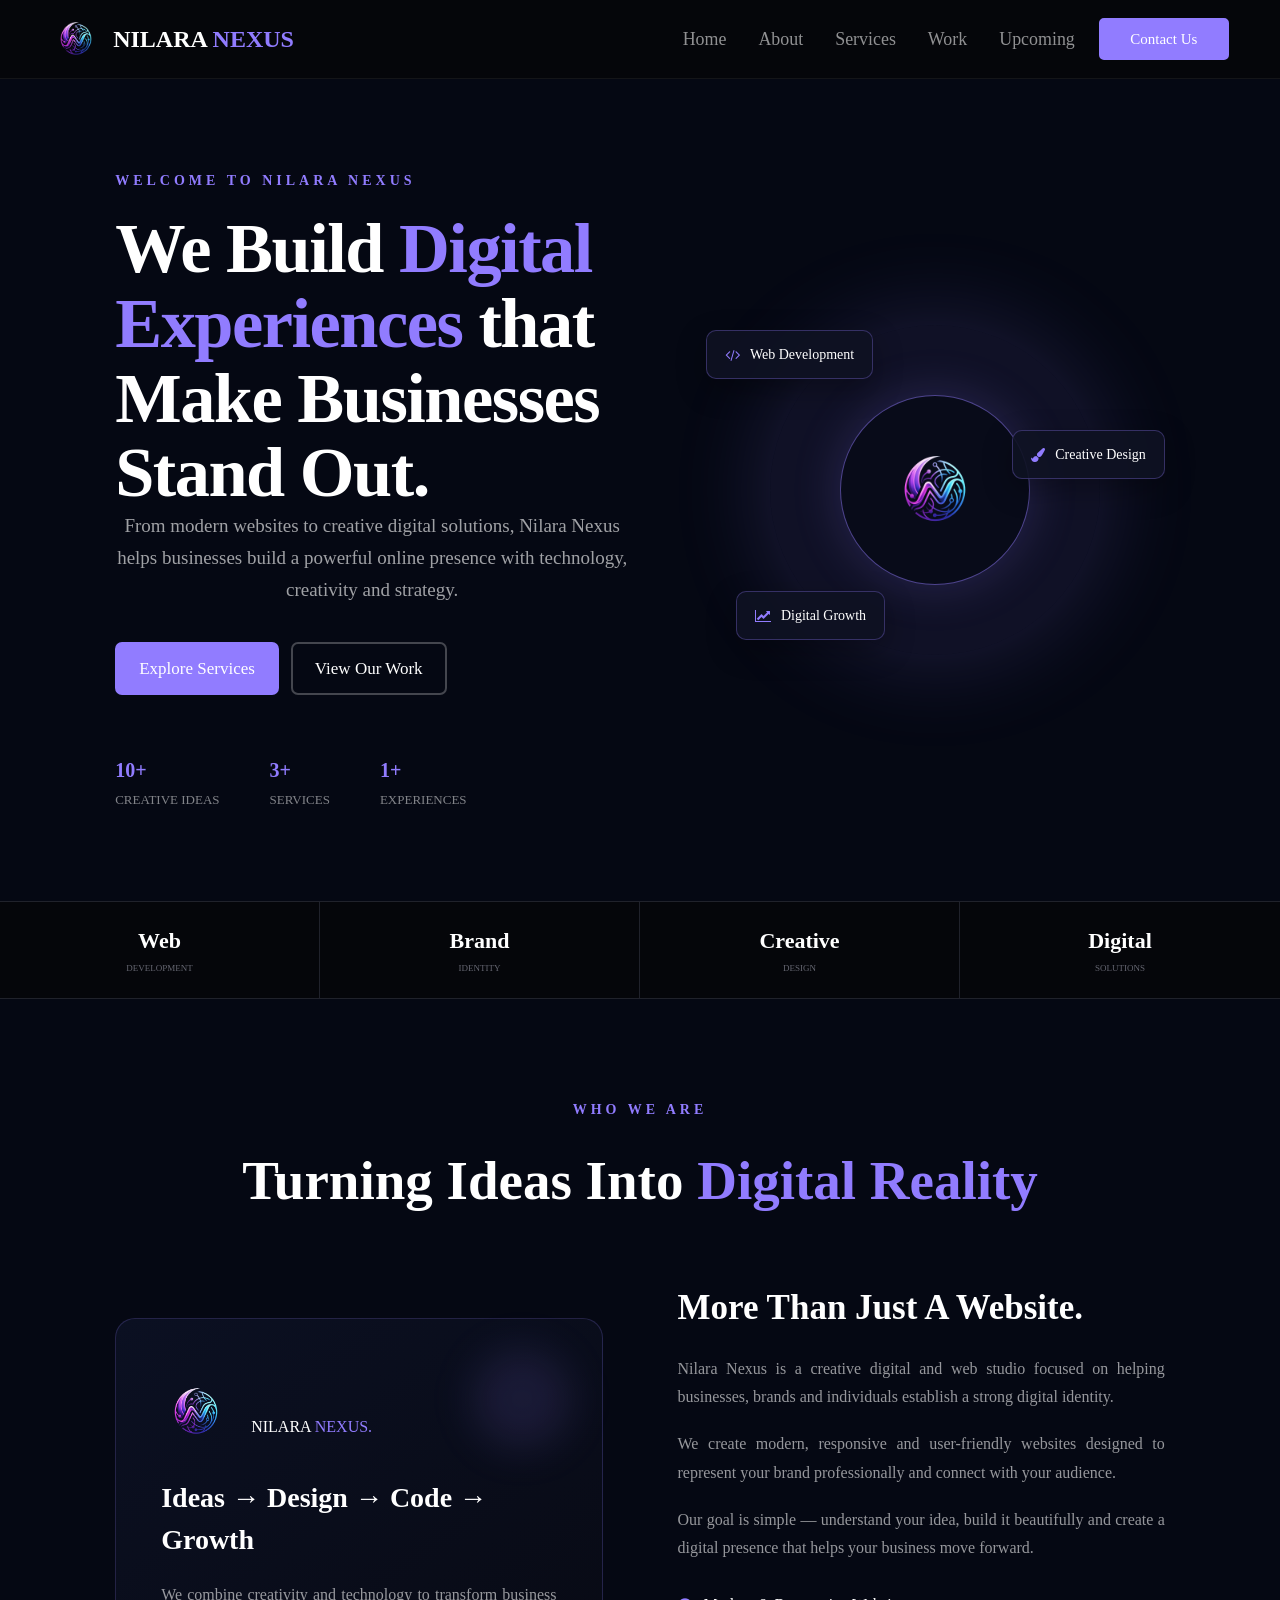
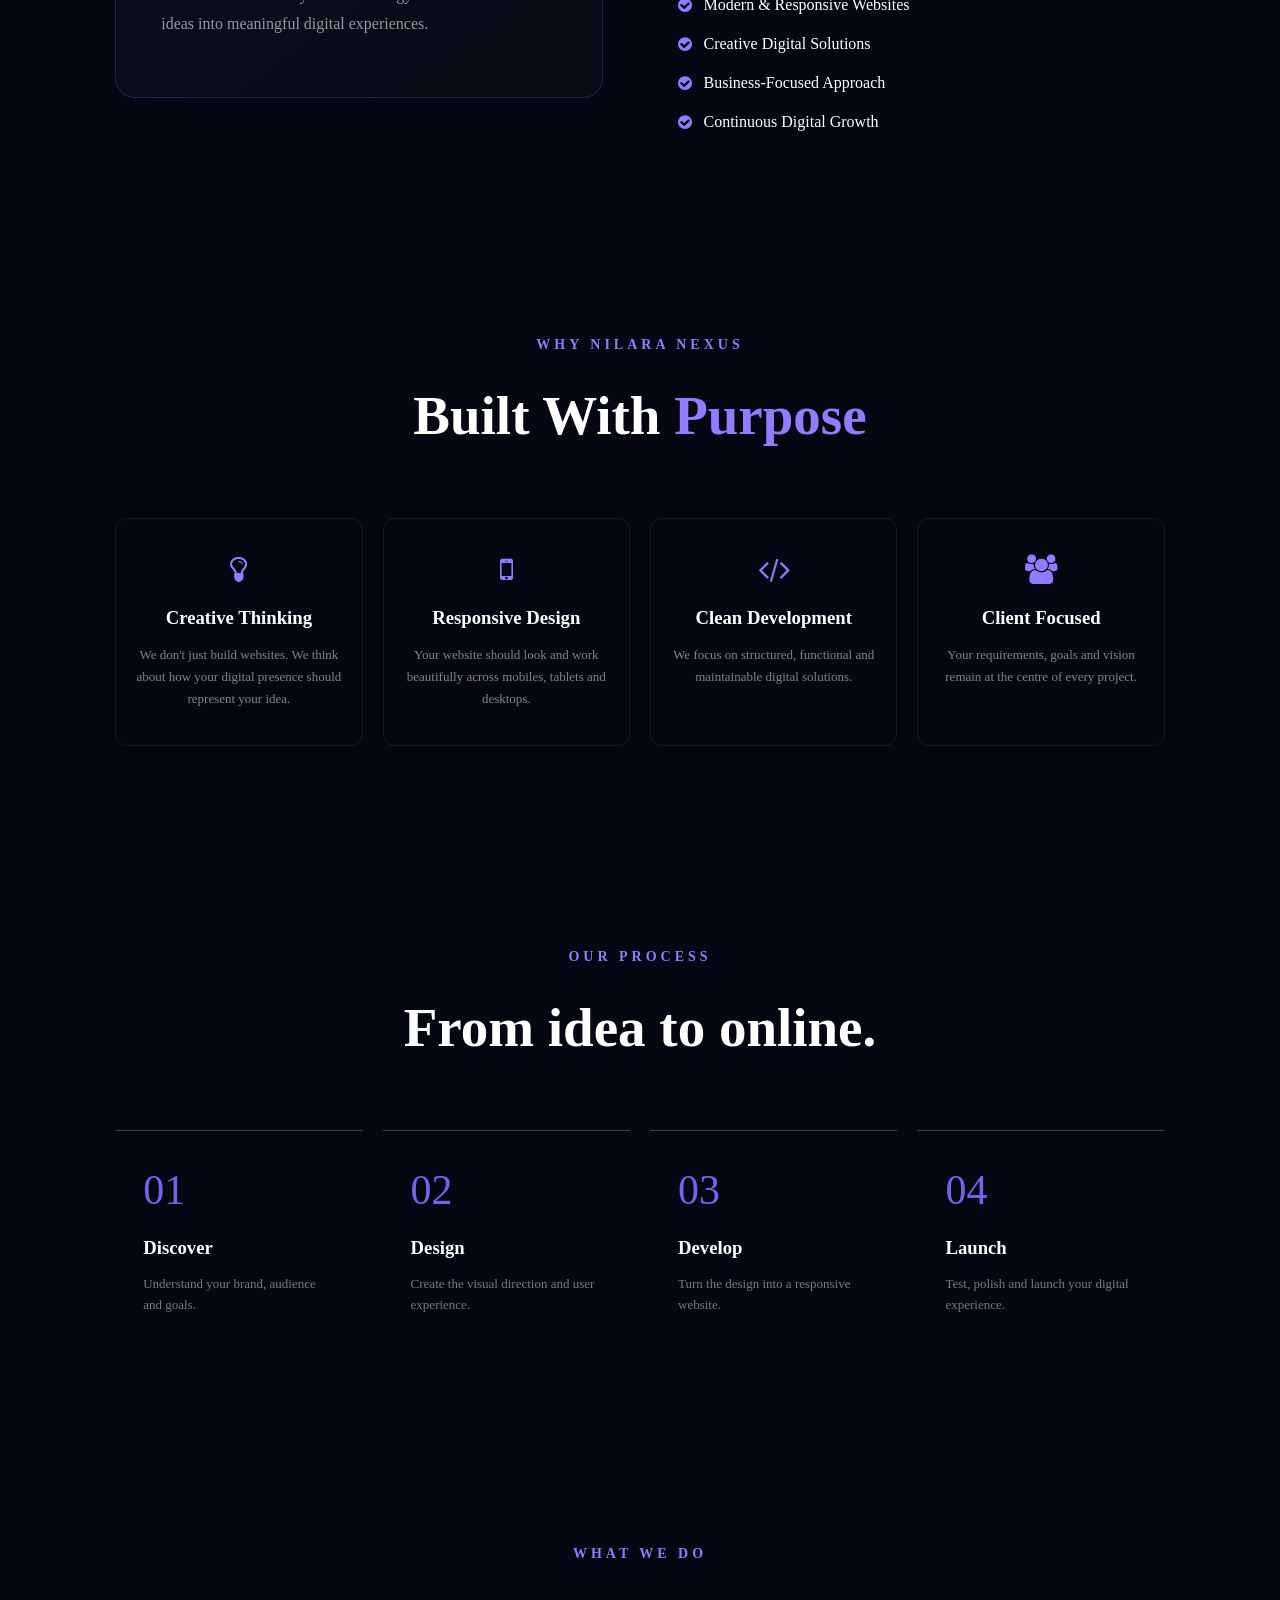
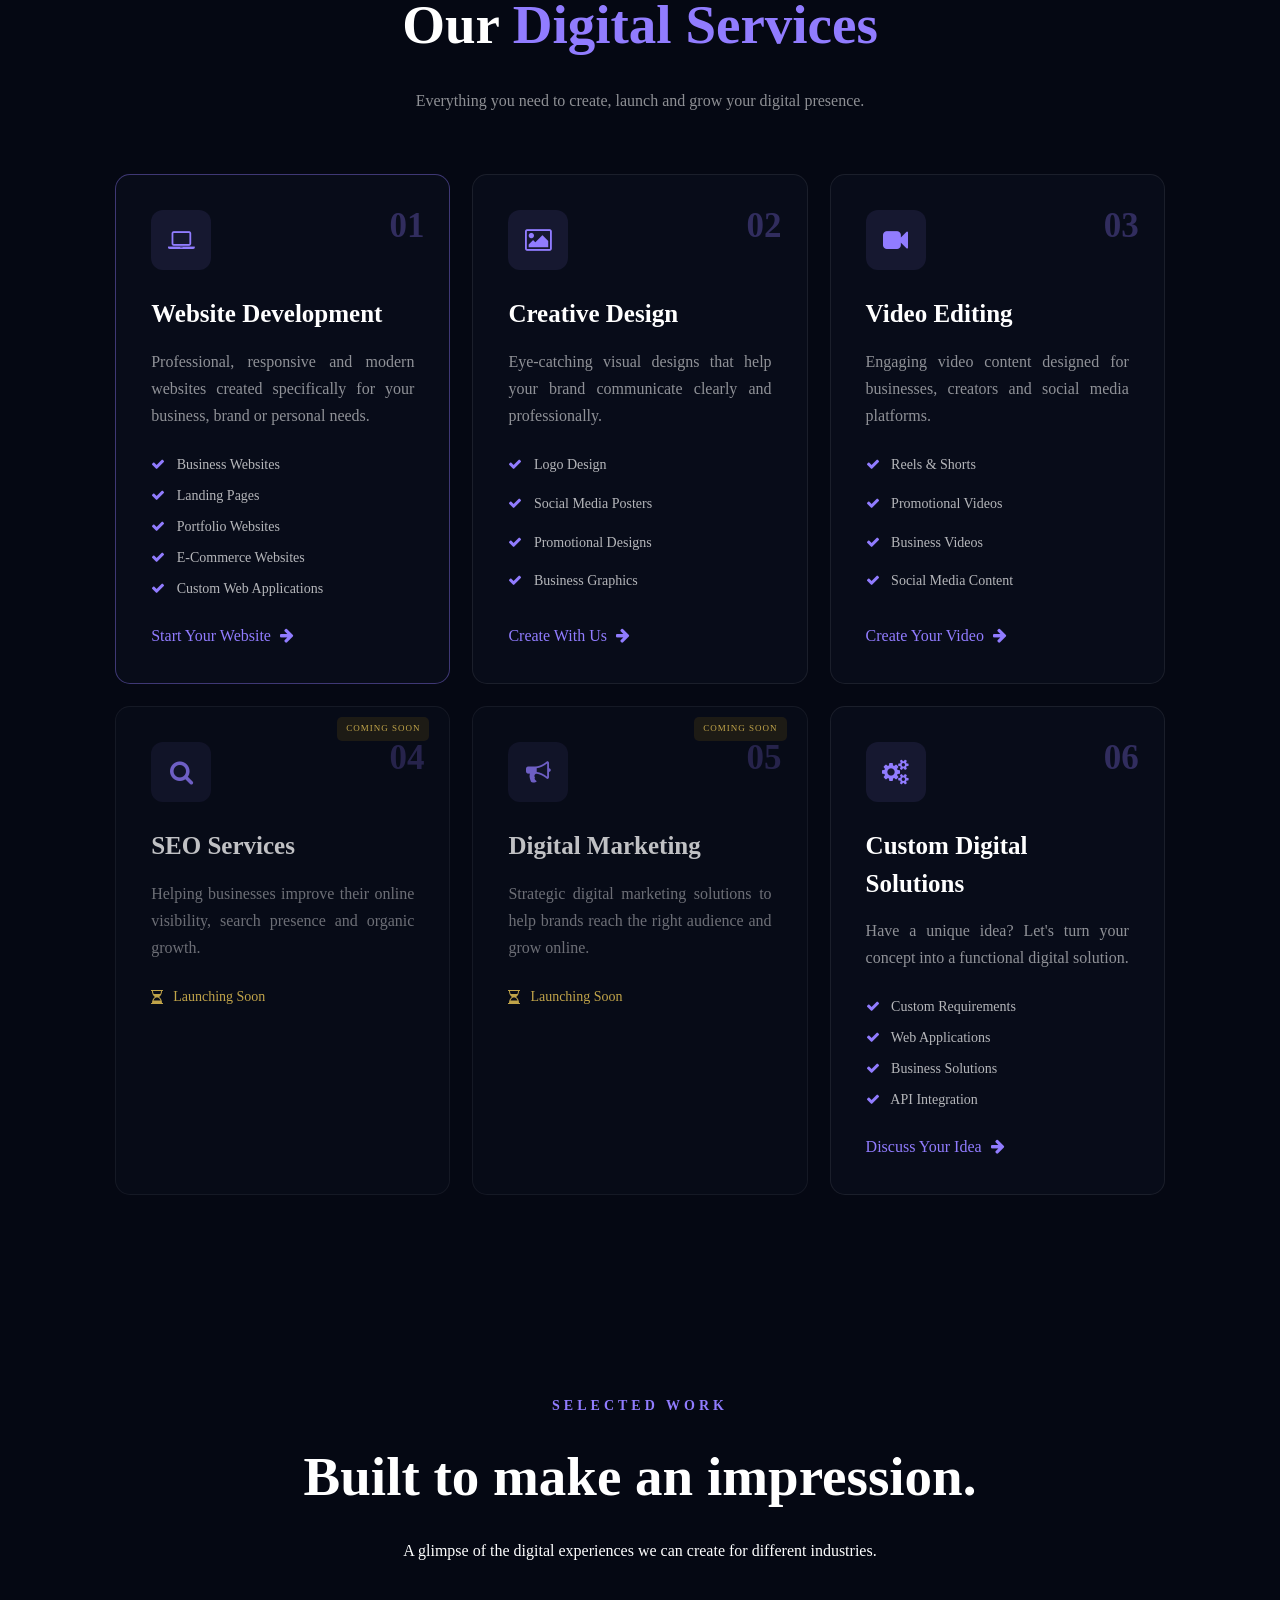
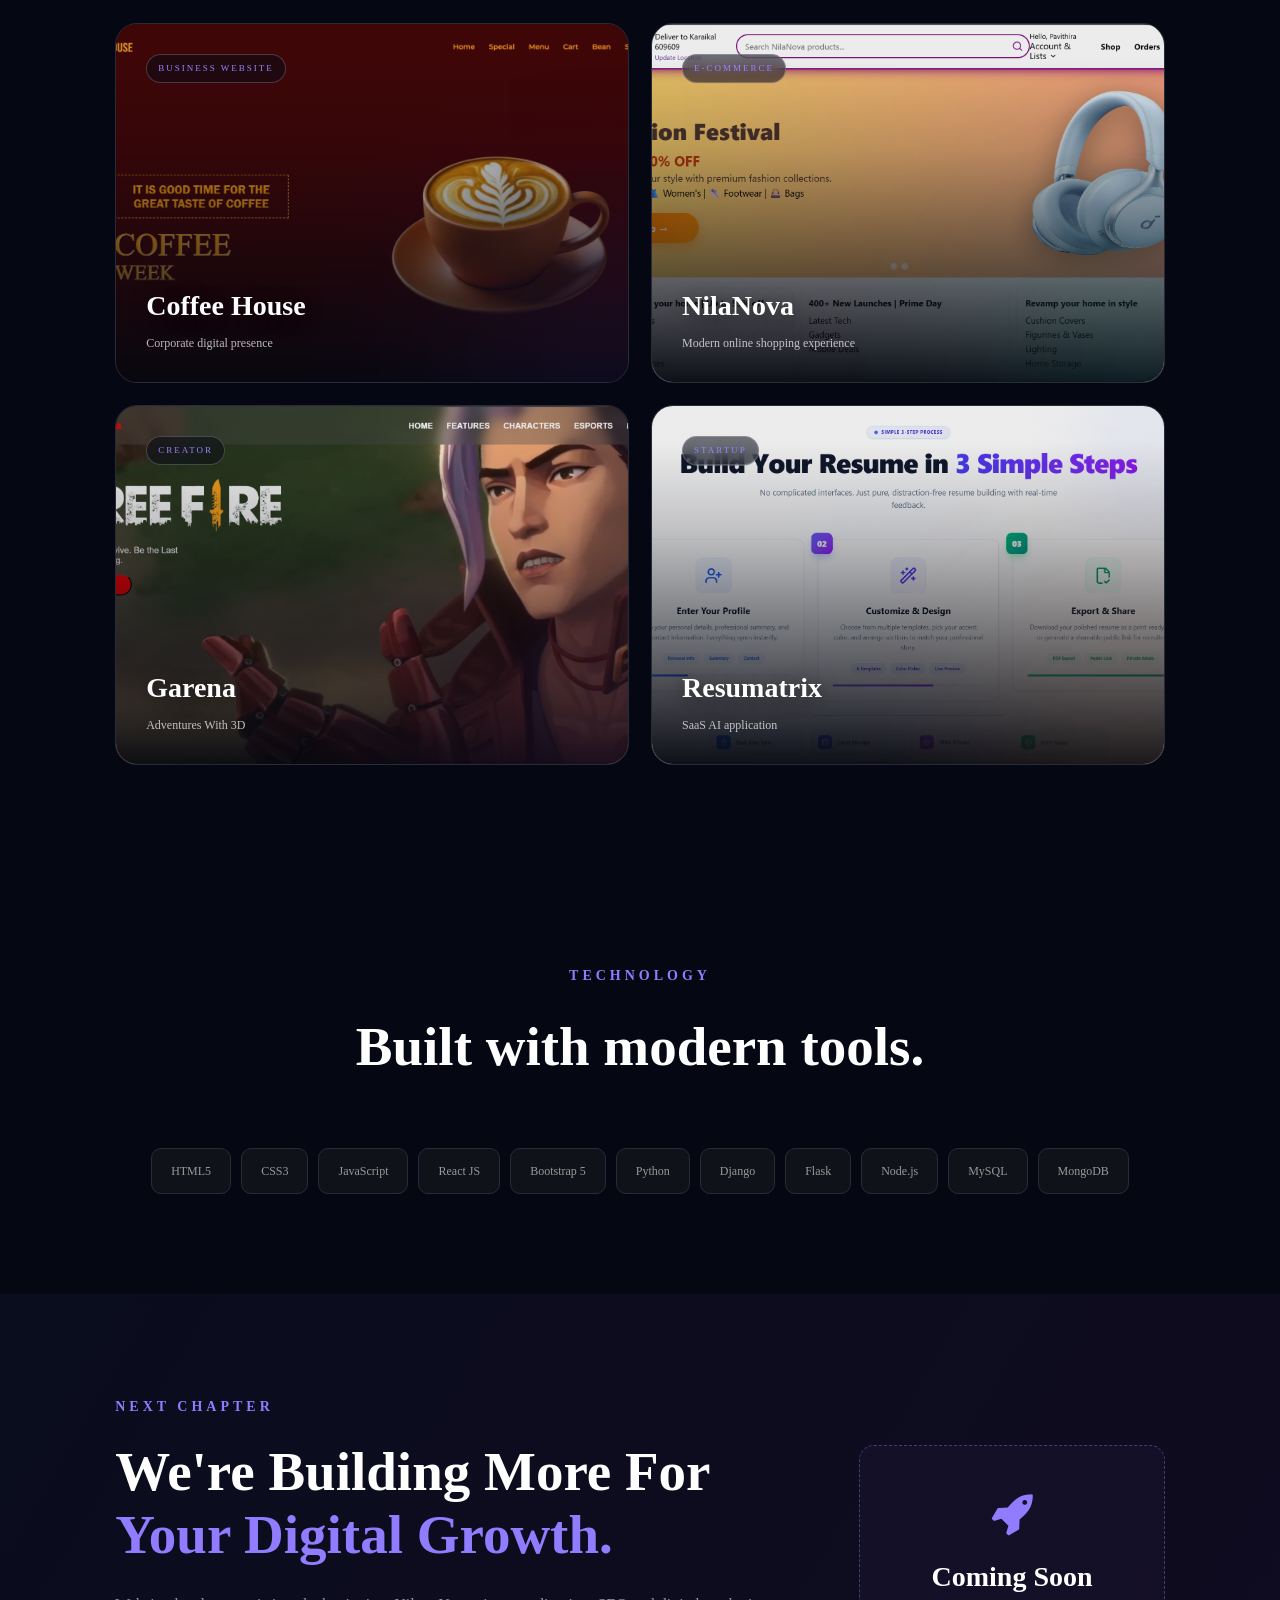
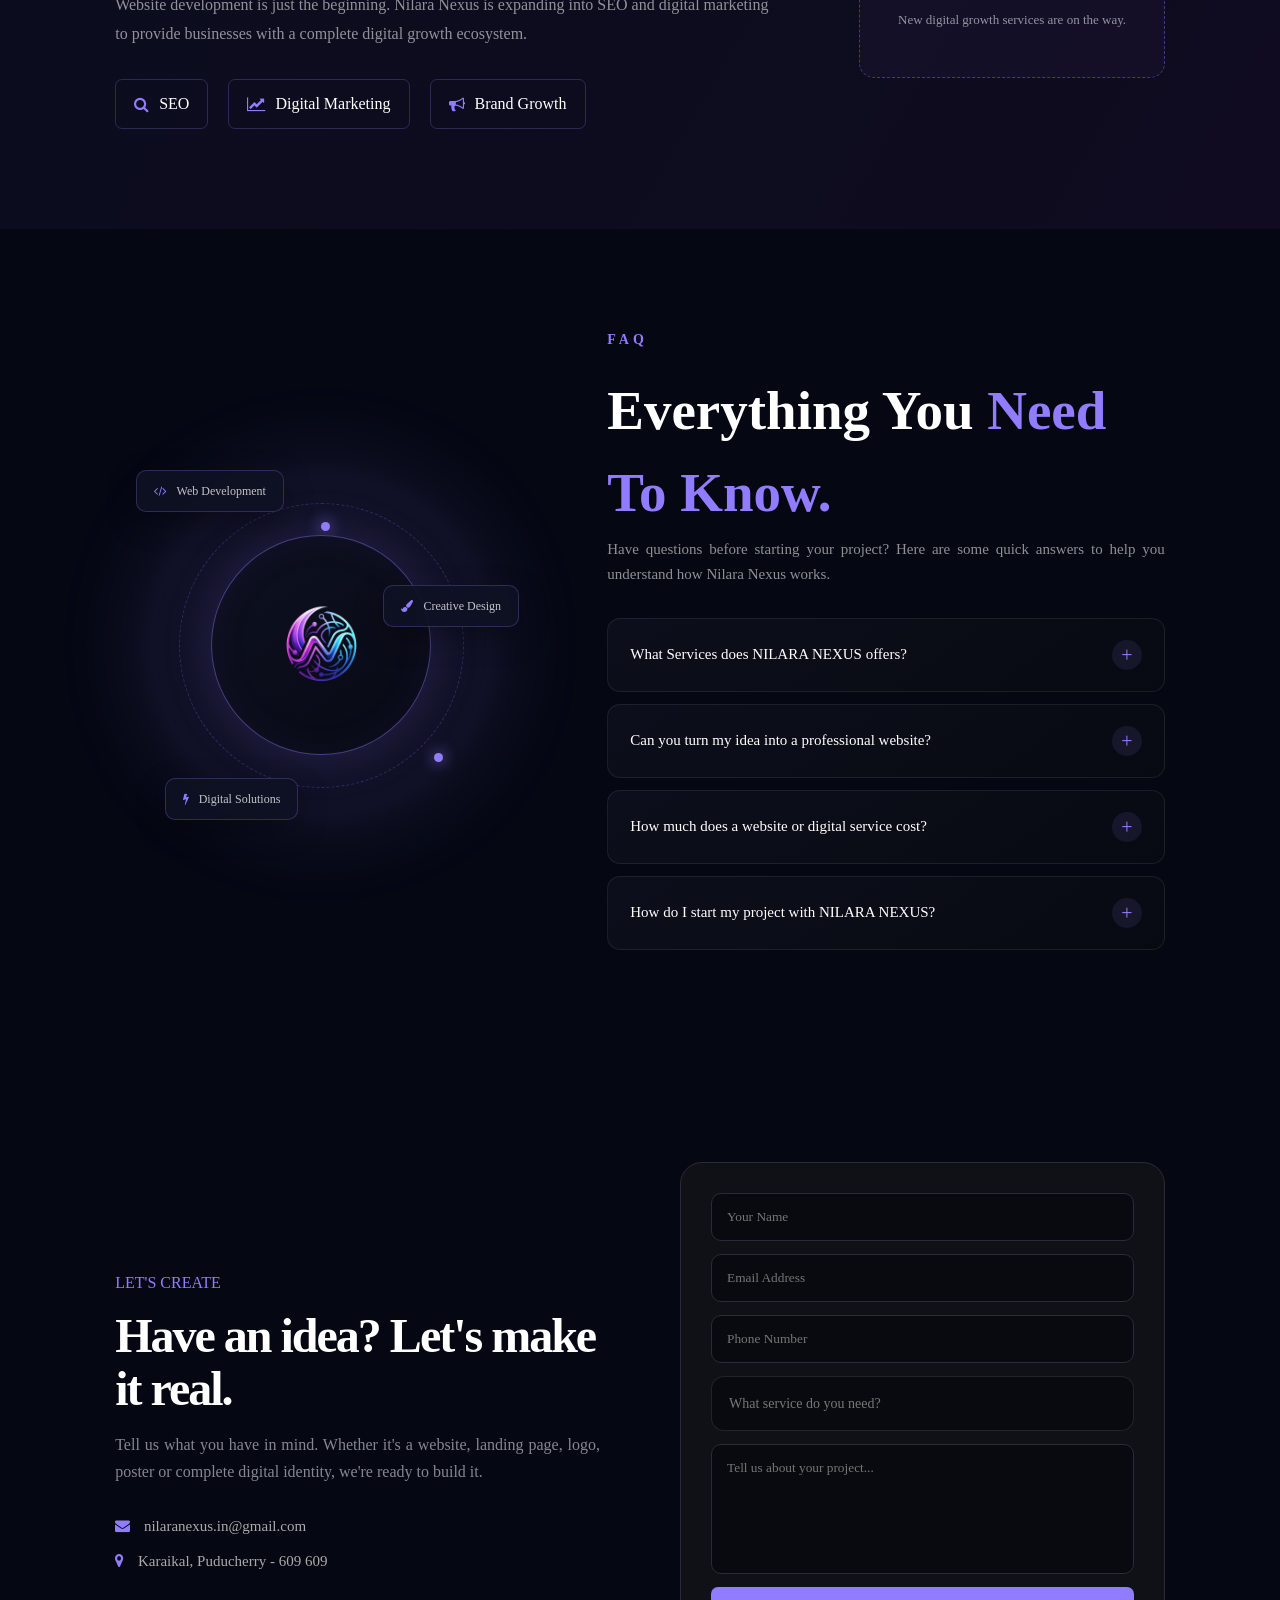
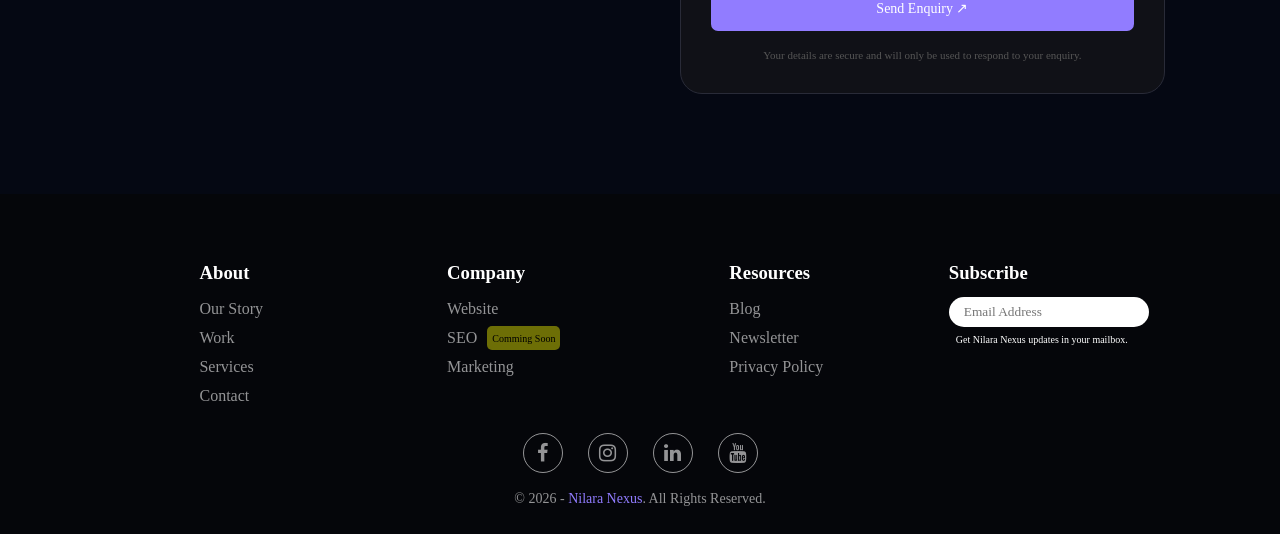
==== commit 8667a570: "Update index.html" ====
--- a/index.html
+++ b/index.html
@@ -1118,10 +1118,7 @@
                     nilaranexus.in@gmail.com
                 </div>
 
-                <div onclick="window.location.href='tel:+91 8903397329'" style="cursor: pointer;font-size: 15px;" class="contact-full">
-                    <span onclick="window.location.href='tel:+91 8903397329'"><i class="fa fa-phone"></i></span>
-                    +91 8903397329
-                </div>
+                
 
                 <div onclick="window.location.href='https://maps.app.goo.gl/xdbzMDopUJvwLGhd9'" style="cursor: pointer;font-size: 15px;" class="contact-full">
                     <span onclick="window.location.href='https://maps.app.goo.gl/xdbzMDopUJvwLGhd9'"><i class="fa fa-map-marker" ></i></span>
--- a/style.css
+++ b/style.css
@@ -1781,7 +1781,7 @@
   .growth-services div{padding:10px 13px;font-size:13px}
   .coming-soon-box{padding:35px 20px}
 
-  .faq-question{font-size:13px;padding:19px 0}
+  .faq-question{font-size:13px;padding:19px 0;padding-left:10px}
   .faq-answer{font-size:12px}
 
   #contact:not(.cta-section){padding-top:60px;padding-bottom:60px}
@@ -1794,7 +1794,7 @@
   .contact-details{flex-direction:column;gap:28px;padding:10px 0 25px}
   .contact-details>div{width:100%;min-width:0}
   .contact-details a{font-size:15px!important}
-  .footer-details{grid-template-columns:repeat(2,1fr);width:100%;padding:25px 0;gap:28px 14px;font-size:13px}
+  .footer-details{width:100%;padding:25px 0;gap:20px 14px;font-size:13px;display:flex;flex-direction:column;align-items:flex-start;text-align:left}
   .subscribe form{padding:0;border:0;background:none;gap:8px}
   .subscribe form input[type="text"]{width:100%!important;height:40px}
   .social-media{gap:16px!important}
